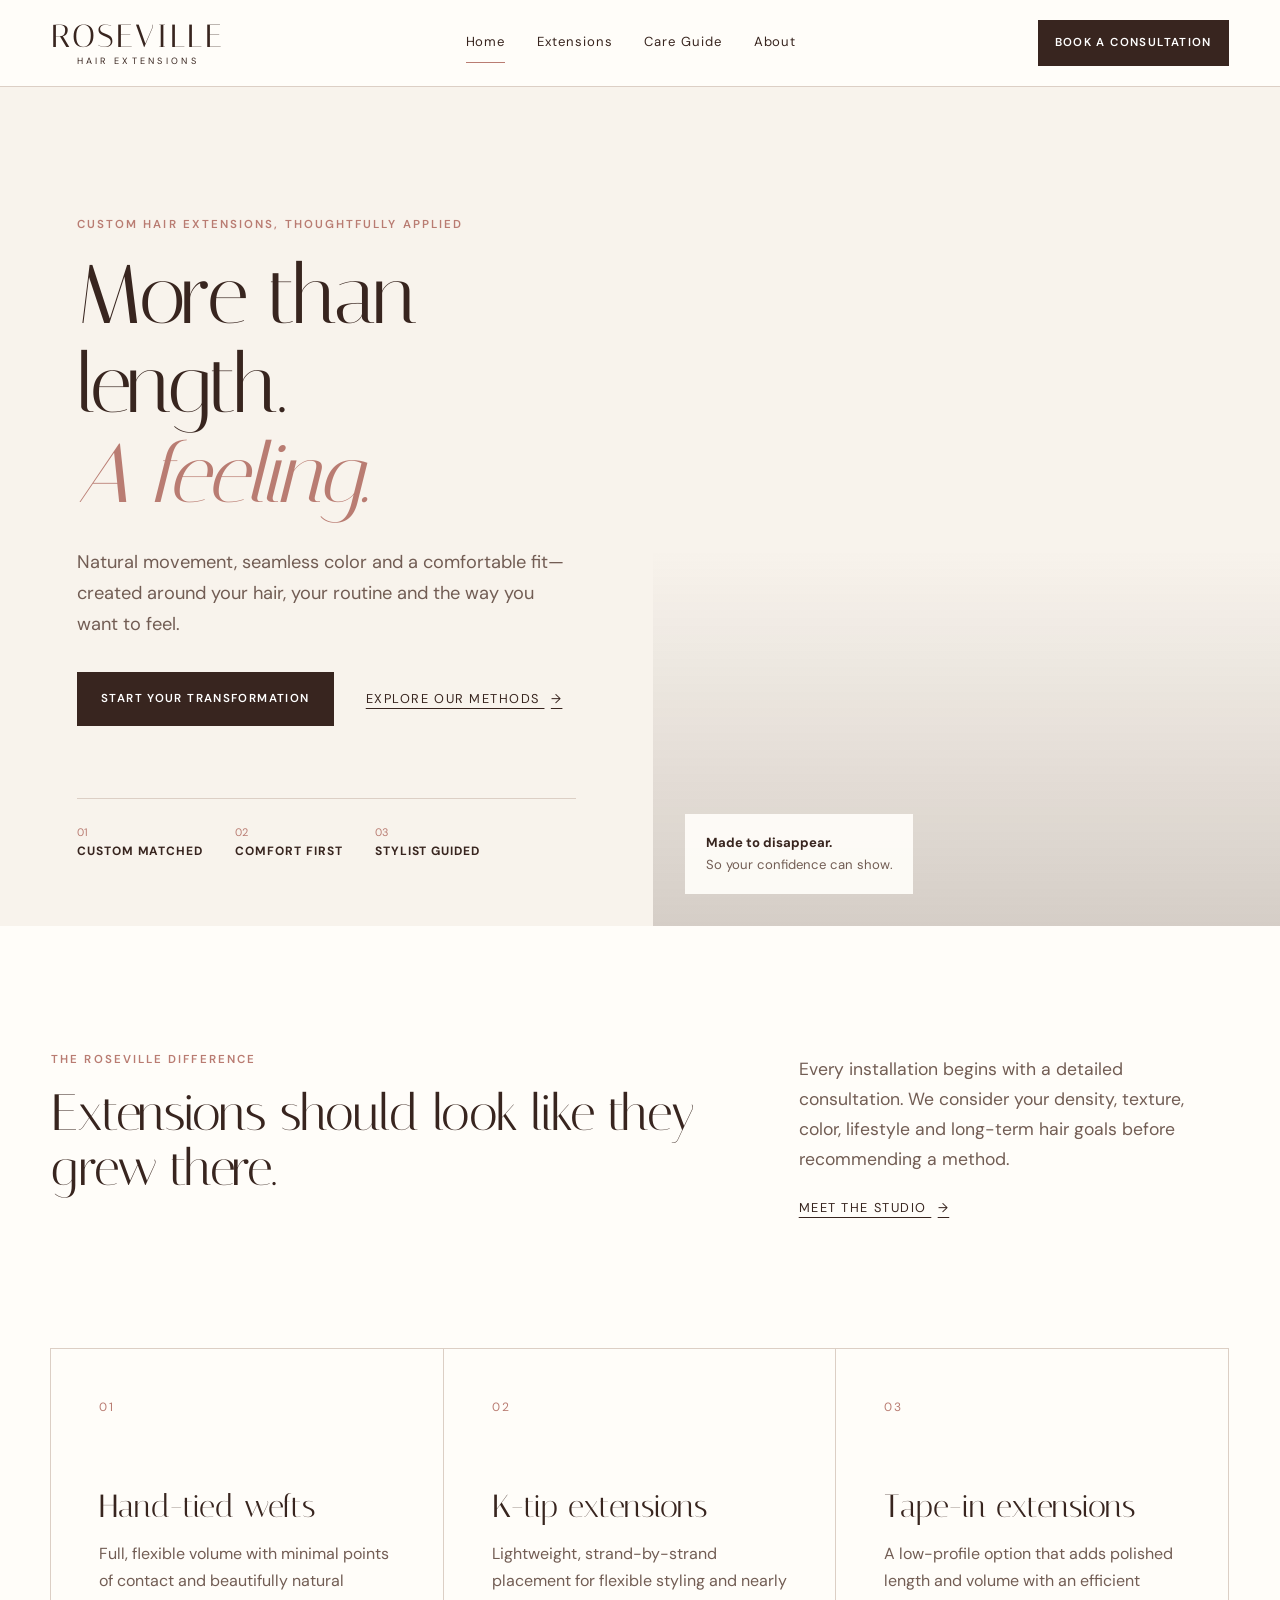
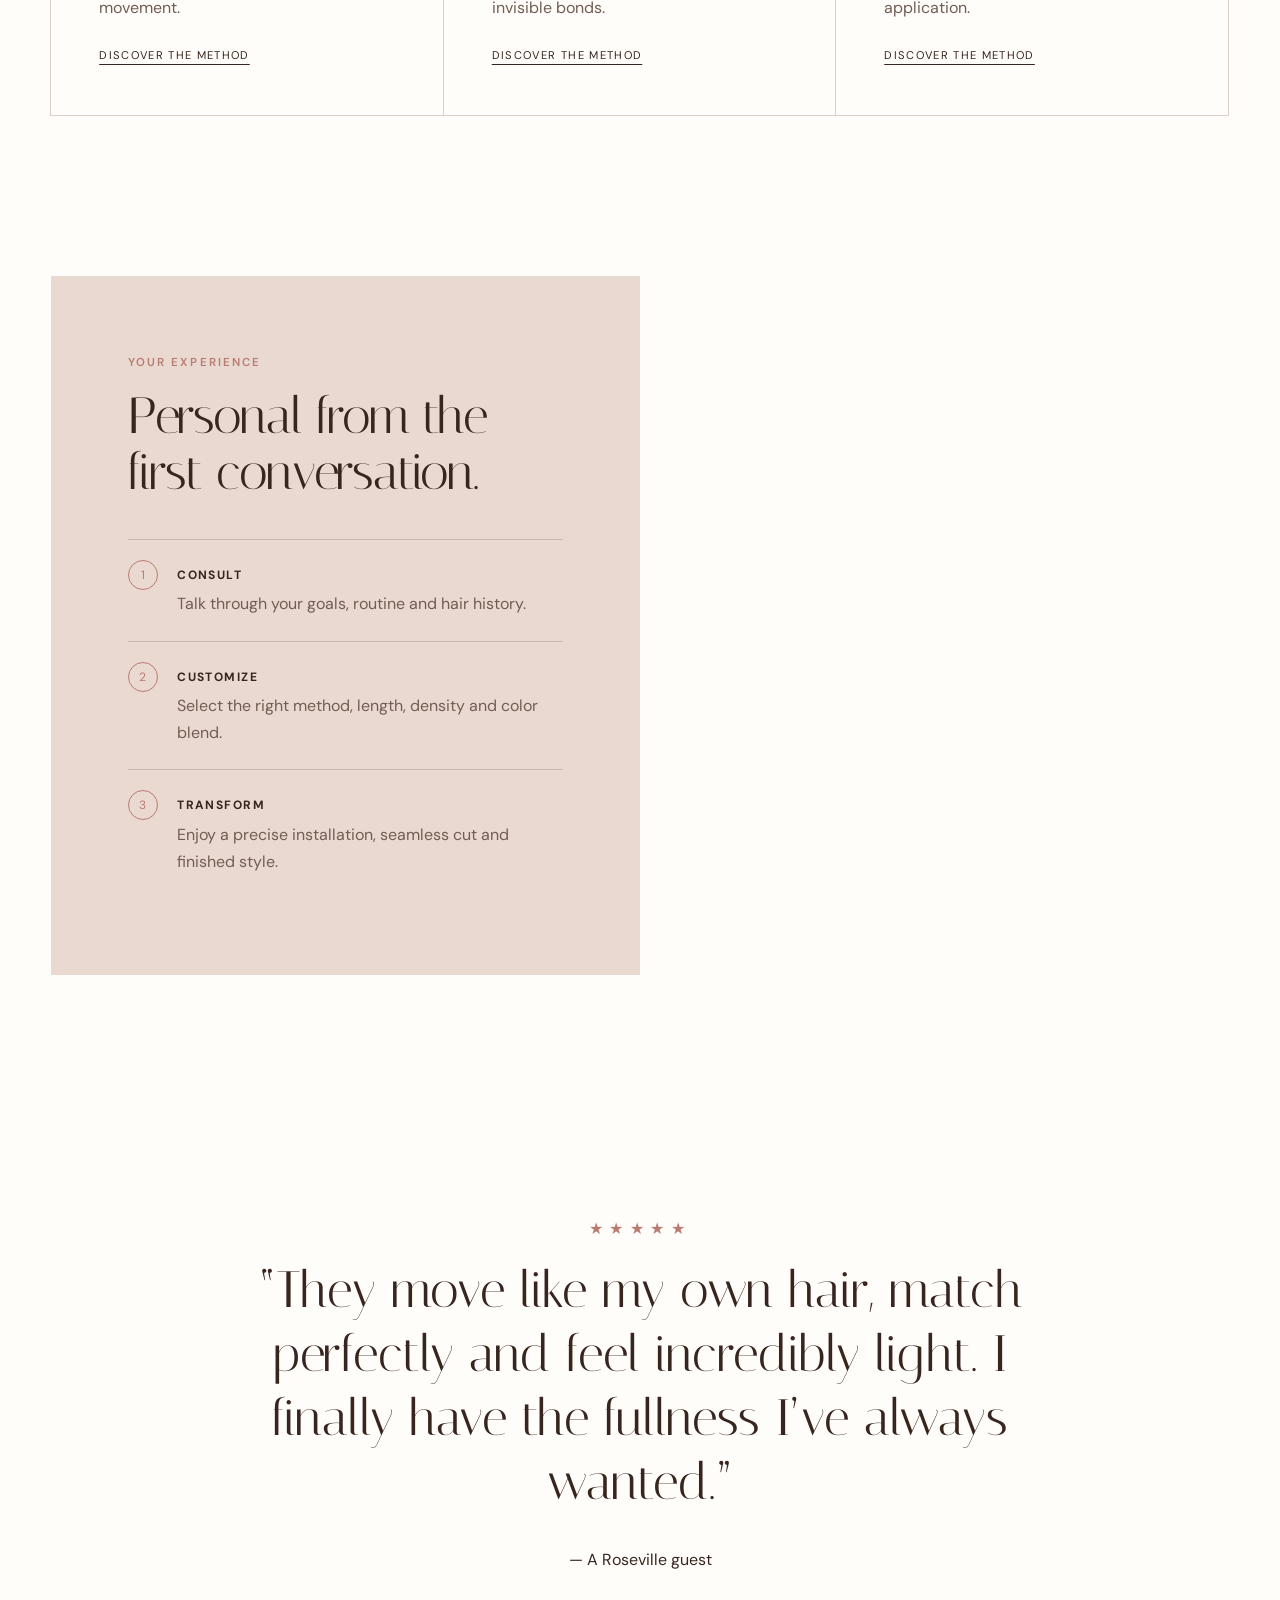
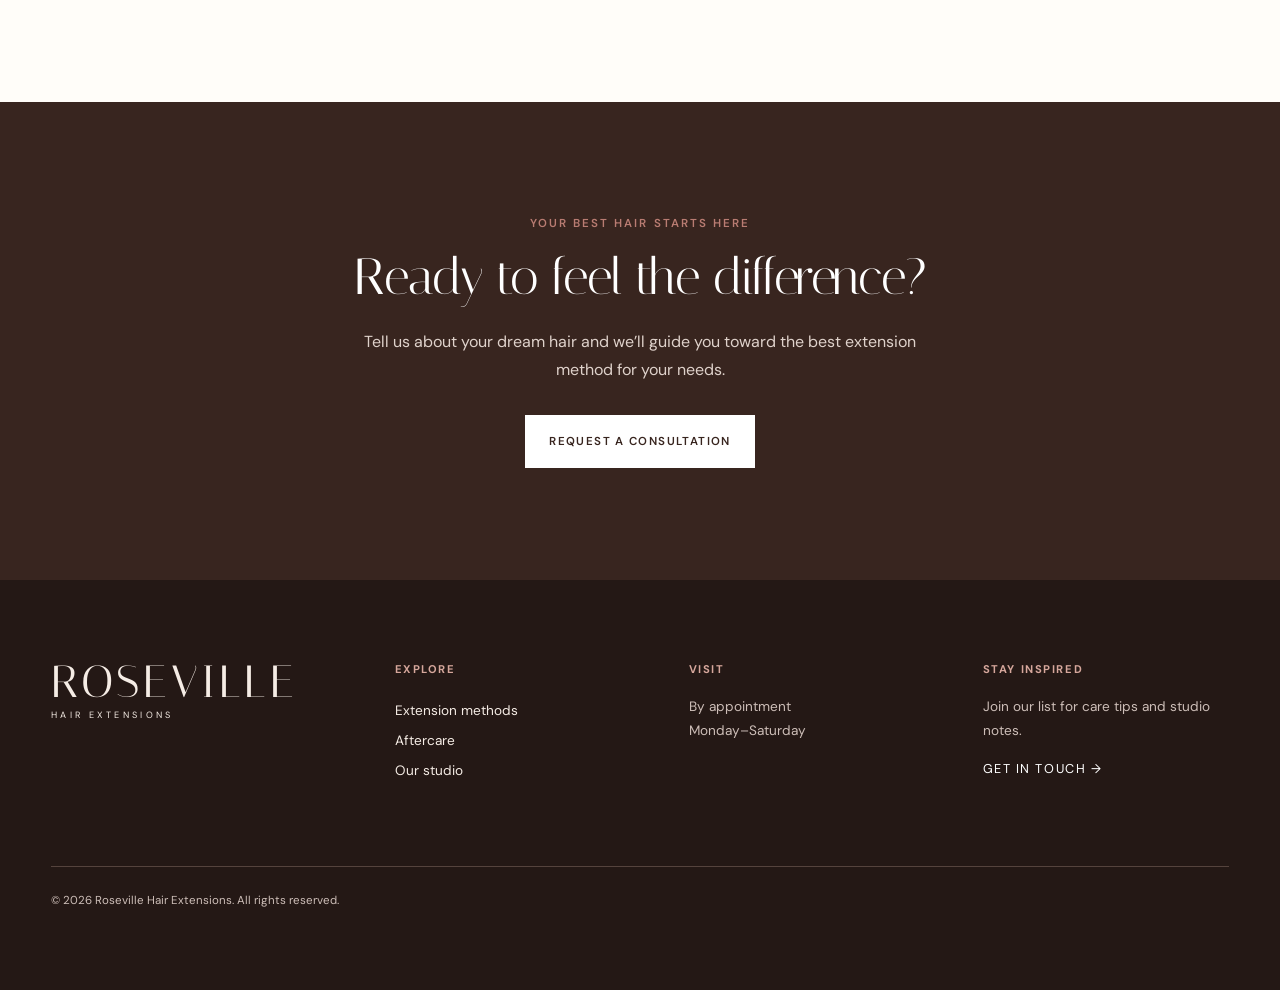
==== index.html @ eec888e8 "update" ====
﻿<!doctype html>
<html lang="en">
<head>
  <meta charset="utf-8">
  <meta name="viewport" content="width=device-width, initial-scale=1">
  <title>Luxury Hair Extensions & Custom Blending | Roseville Hair Extensions</title>
  <meta name="description" content="Discover natural-looking, professionally installed hair extensions at Roseville Hair Extensions. Custom color matching, comfortable methods, and expert aftercare.">
  <meta name="robots" content="index, follow">
  <meta name="theme-color" content="#38251f">
  <meta property="og:type" content="website">
  <meta property="og:title" content="Roseville Hair Extensions | Length. Volume. Confidence.">
  <meta property="og:description" content="Premium hair extensions, personalized to look and feel like you.">
  <meta property="og:image" content="assets/og-roseville-hair-extensions.png">
  <meta name="twitter:card" content="summary_large_image">
  <link rel="stylesheet" href="styles.css">
  <script type="application/ld+json">
  {
    "@context": "https://schema.org",
    "@type": "HairSalon",
    "name": "Roseville Hair Extensions",
    "description": "A boutique hair studio specializing in custom, natural-looking hair extensions.",
    "priceRange": "$$$",
    "serviceType": ["Hair extensions", "Hair extension consultation", "Hair extension maintenance"]
  }
  </script>
</head>
<body>
  <a class="skip-link" href="#main">Skip to content</a>
  <header class="site-header">
    <div class="nav-shell">
      <a class="brand" href="index.html" aria-label="Roseville Hair Extensions home"><span>Roseville</span><small>Hair Extensions</small></a>
      <nav aria-label="Primary navigation">
        <a class="active" href="index.html" aria-current="page">Home</a>
        <a href="extensions.html">Extensions</a>
        <a href="care.html">Care Guide</a>
        <a href="about.html">About</a>
      </nav>
      <a class="button button-small desktop-cta" href="https://www.vagaro.com/rhswithchristinabarnes" target="_blank" rel="noopener noreferrer">Book a consultation</a>
    </div>
  </header>

  <main id="main">
    <section class="hero">
      <div class="hero-copy">
        <p class="eyebrow">Custom hair extensions, thoughtfully applied</p>
        <h1>More than length.<br><em>A feeling.</em></h1>
        <p class="lead">Natural movement, seamless color and a comfortable fit&mdash;created around your hair, your routine and the way you want to feel.</p>
        <div class="button-row">
          <a class="button" href="https://www.vagaro.com/rhswithchristinabarnes" target="_blank" rel="noopener noreferrer">Start your transformation</a>
          <a class="text-link" href="extensions.html">Explore our methods <span aria-hidden="true">&rarr;</span></a>
        </div>
        <div class="trust-row" aria-label="Service highlights">
          <span>01 <strong>Custom matched</strong></span>
          <span>02 <strong>Comfort first</strong></span>
          <span>03 <strong>Stylist guided</strong></span>
        </div>
      </div>
      <div class="hero-image" role="img" aria-label="Woman with long, glossy brunette hair">
        <div class="image-note"><strong>Made to disappear.</strong><span>So your confidence can show.</span></div>
      </div>
    </section>

    <section class="intro section">
      <div>
        <p class="eyebrow">The Roseville difference</p>
        <h2>Extensions should look like they grew there.</h2>
      </div>
      <div>
        <p>Every installation begins with a detailed consultation. We consider your density, texture, color, lifestyle and long-term hair goals before recommending a method.</p>
        <a class="text-link" href="about.html">Meet the studio <span aria-hidden="true">&rarr;</span></a>
      </div>
    </section>

    <section class="services section">
      <article class="service-feature">
        <div class="method-number">01</div>
        <h3>Hand-tied wefts</h3>
        <p>Full, flexible volume with minimal points of contact and beautifully natural movement.</p>
        <a href="extensions.html#hand-tied" aria-label="Learn about hand-tied weft extensions">Discover the method</a>
      </article>
      <article class="service-feature">
        <div class="method-number">02</div>
        <h3>K-tip extensions</h3>
        <p>Lightweight, strand-by-strand placement for flexible styling and nearly invisible bonds.</p>
        <a href="extensions.html#k-tip" aria-label="Learn about K-tip extensions">Discover the method</a>
      </article>
      <article class="service-feature">
        <div class="method-number">03</div>
        <h3>Tape-in extensions</h3>
        <p>A low-profile option that adds polished length and volume with an efficient application.</p>
        <a href="extensions.html#tape-in" aria-label="Learn about tape-in extensions">Discover the method</a>
      </article>
    </section>

    <section class="process section">
      <div class="process-card">
        <p class="eyebrow">Your experience</p>
        <h2>Personal from the first conversation.</h2>
        <ol class="steps">
          <li><span>1</span><div><strong>Consult</strong><p>Talk through your goals, routine and hair history.</p></div></li>
          <li><span>2</span><div><strong>Customize</strong><p>Select the right method, length, density and color blend.</p></div></li>
          <li><span>3</span><div><strong>Transform</strong><p>Enjoy a precise installation, seamless cut and finished style.</p></div></li>
        </ol>
      </div>
      <div class="process-image" role="img" aria-label="Professional stylist applying extensions in a salon"></div>
    </section>

    <section class="testimonial section">
      <p class="stars" aria-label="Five stars">&#9733;&#9733;&#9733;&#9733;&#9733;</p>
      <blockquote>&ldquo;They move like my own hair, match perfectly and feel incredibly light. I finally have the fullness I&rsquo;ve always wanted.&rdquo;</blockquote>
      <p>&mdash; A Roseville guest</p>
    </section>

    <section class="cta section">
      <p class="eyebrow">Your best hair starts here</p>
      <h2>Ready to feel the difference?</h2>
      <p>Tell us about your dream hair and we&rsquo;ll guide you toward the best extension method for your needs.</p>
      <a class="button button-light" href="https://www.vagaro.com/rhswithchristinabarnes" target="_blank" rel="noopener noreferrer">Request a consultation</a>
    </section>
  </main>

  <footer>
    <div class="footer-brand"><span>Roseville</span><small>Hair Extensions</small></div>
    <div><strong>Explore</strong><a href="extensions.html">Extension methods</a><a href="care.html">Aftercare</a><a href="about.html">Our studio</a></div>
    <div><strong>Visit</strong><p>By appointment<br>Monday&ndash;Saturday</p></div>
    <div><strong>Stay inspired</strong><p>Join our list for care tips and studio notes.</p><a class="text-link light" href="https://www.vagaro.com/rhswithchristinabarnes" target="_blank" rel="noopener noreferrer">Get in touch &rarr;</a></div>
    <p class="copyright">&copy; 2026 Roseville Hair Extensions. All rights reserved.</p>
  </footer>
</body>
</html>
---- styles.css ----
@import url('https://fonts.googleapis.com/css2?family=DM+Sans:wght@300;400;500;600&family=Italiana&display=swap');

:root{--ink:#38251f;--muted:#725d54;--cream:#f8f3ec;--paper:#fffdf9;--blush:#ead9d1;--rose:#b97c72;--line:#dccfc5;--serif:"Italiana",Georgia,serif;--sans:"DM Sans",Arial,sans-serif}
*{box-sizing:border-box}
html{scroll-behavior:smooth}
body{margin:0;background:var(--paper);color:var(--ink);font-family:var(--sans);font-size:16px;line-height:1.7}
img{max-width:100%}
a{color:inherit}
.skip-link{position:absolute;left:-999px;top:8px;background:var(--ink);color:#fff;padding:.7rem 1rem;z-index:100}
.skip-link:focus{left:8px}
.site-header{background:rgba(255,253,249,.96);border-bottom:1px solid var(--line);position:sticky;top:0;z-index:20;backdrop-filter:blur(12px)}
.nav-shell{max-width:1280px;margin:auto;min-height:86px;padding:0 4vw;display:flex;align-items:center;justify-content:space-between;gap:2rem}
.brand,.footer-brand{text-decoration:none;display:flex;flex-direction:column;line-height:1;text-align:center;text-transform:uppercase}
.brand span,.footer-brand span{font:2rem/1 var(--serif);letter-spacing:.08em}
.brand small,.footer-brand small{font-size:.57rem;letter-spacing:.36em;margin-top:.35rem}
nav{display:flex;align-items:center;gap:2rem}
nav a{text-decoration:none;font-size:.82rem;letter-spacing:.07em;padding:.5rem 0;border-bottom:1px solid transparent}
nav a:hover,nav a.active{border-color:var(--rose)}
.button{display:inline-flex;justify-content:center;align-items:center;border:1px solid var(--ink);background:var(--ink);color:#fff;text-decoration:none;text-transform:uppercase;letter-spacing:.12em;font-size:.72rem;font-weight:600;padding:1rem 1.45rem;min-height:50px;cursor:pointer;transition:.2s}
.button:hover{background:var(--rose);border-color:var(--rose);transform:translateY(-2px)}
.button-small{padding:.75rem 1rem;min-height:42px}
.button-light{background:#fff;color:var(--ink);border-color:#fff}
.button-light:hover{background:var(--blush);border-color:var(--blush)}
.hero{max-width:1440px;margin:auto;min-height:740px;display:grid;grid-template-columns:1.02fr .98fr;background:var(--cream)}
.hero-copy{padding:8rem clamp(2rem,6vw,7rem) 4rem;display:flex;flex-direction:column;justify-content:center}
.eyebrow{text-transform:uppercase;letter-spacing:.18em;font-size:.72rem;font-weight:600;color:var(--rose);margin:0 0 1rem}
h1,h2,h3{font-family:var(--serif);font-weight:400;line-height:1.08;margin-top:0}
h1{font-size:clamp(3.4rem,6.5vw,6.6rem);letter-spacing:-.025em;margin-bottom:1.7rem}
h1 em{font-weight:400;color:var(--rose)}
h2{font-size:clamp(2.4rem,4vw,4.4rem);letter-spacing:-.02em;margin-bottom:1.5rem}
h3{font-size:2rem;margin-bottom:.8rem}
.lead{font-size:1.14rem;max-width:620px;color:var(--muted);margin:0 0 2rem}
.lead-small{font-size:1.12rem;color:var(--muted)}
.button-row{display:flex;align-items:center;gap:2rem;flex-wrap:wrap}
.text-link{font-size:.8rem;text-transform:uppercase;letter-spacing:.12em;text-underline-offset:5px}
.text-link span{margin-left:.4rem}
.trust-row{border-top:1px solid var(--line);margin-top:4.5rem;padding-top:1.5rem;display:flex;gap:2rem;color:var(--rose);font-size:.68rem}
.trust-row strong{display:block;color:var(--ink);font-size:.75rem;text-transform:uppercase;letter-spacing:.08em}
.hero-image{min-height:650px;background:linear-gradient(0deg,rgba(56,37,31,.18),transparent 45%),url("https://images.unsplash.com/photo-1634449571017-5fecfd26ad76?auto=format&fit=crop&q=82&w=1600") center/cover;position:relative}
.image-note{position:absolute;left:2rem;bottom:2rem;background:rgba(255,253,249,.93);padding:1.1rem 1.3rem;display:flex;flex-direction:column;font-size:.82rem}
.image-note span{color:var(--muted)}
.section{max-width:1280px;margin:0 auto;padding:7rem 4vw}
.intro{display:grid;grid-template-columns:1.2fr .8fr;gap:8vw;align-items:end}
.intro p:not(.eyebrow){color:var(--muted);font-size:1.1rem}
.services{display:grid;grid-template-columns:repeat(3,1fr);padding-top:1rem}
.service-feature{padding:3rem;border:1px solid var(--line);margin-left:-1px}
.method-number{color:var(--rose);font-size:.75rem;letter-spacing:.15em;margin-bottom:4.5rem}
.service-feature p{color:var(--muted);min-height:84px}
.service-feature a{text-transform:uppercase;font-size:.7rem;letter-spacing:.12em;text-underline-offset:5px}
.process{display:grid;grid-template-columns:1fr 1fr;padding-top:3rem}
.process-card{background:var(--blush);padding:clamp(3rem,6vw,6rem)}
.process-image,.story-image{background:url("https://images.unsplash.com/photo-1634449571017-5fecfd26ad76?auto=format&fit=crop&q=85&w=1400") center/cover;min-height:620px}
.steps{list-style:none;padding:0;margin:2.5rem 0 0}
.steps li{display:flex;gap:1.2rem;padding:1.25rem 0;border-top:1px solid rgba(56,37,31,.18)}
.steps li>span{border:1px solid var(--rose);border-radius:50%;width:30px;height:30px;flex:0 0 30px;text-align:center;line-height:28px;color:var(--rose);font-size:.75rem}
.steps strong{text-transform:uppercase;letter-spacing:.12em;font-size:.75rem}
.steps p{margin:.2rem 0;color:var(--muted)}
.testimonial{text-align:center;max-width:960px}
.testimonial blockquote{font:clamp(2rem,4vw,3.5rem)/1.25 var(--serif);margin:1rem 0 2rem}
.stars{letter-spacing:.4em;color:var(--rose)}
.cta{max-width:100%;background:var(--ink);color:#fff;text-align:center}
.cta p:not(.eyebrow){max-width:600px;margin:0 auto 2rem;color:#dfd2cb}
footer{background:#241815;color:#f5ece5;padding:5rem max(4vw,calc((100vw - 1180px)/2));display:grid;grid-template-columns:1.2fr repeat(3,1fr);gap:3rem;position:relative}
footer>div:not(.footer-brand){display:flex;flex-direction:column;align-items:flex-start;font-size:.85rem}
footer strong{text-transform:uppercase;letter-spacing:.14em;font-size:.7rem;margin-bottom:1rem;color:#d6a79c}
footer a{text-decoration:none;margin:.22rem 0}
footer p{margin:0;color:#cdbeb8}
.footer-brand{align-items:flex-start;text-align:left}
.footer-brand span{font-size:2.8rem}
.light{color:#fff;margin-top:1rem}
.copyright{grid-column:1/-1;border-top:1px solid #55433d;padding-top:1.5rem!important;margin-top:2rem!important;font-size:.72rem}
.page-hero{background:var(--cream);padding:9rem max(4vw,calc((100vw - 1180px)/2));text-align:center}
.page-hero h1{font-size:clamp(3.5rem,6vw,6.2rem);max-width:1000px;margin:0 auto 1.5rem}
.page-hero>p:last-child{max-width:670px;margin:auto;color:var(--muted);font-size:1.15rem}
.jump-nav{justify-content:center;gap:3rem;border-bottom:1px solid var(--line);padding:1rem 4vw;background:#fff;position:sticky;top:87px;z-index:10}
.method{display:grid;grid-template-columns:1fr 1fr;align-items:center;gap:8vw}
.method.reverse .method-visual{order:2}
.method-visual{min-height:540px;position:relative;background:linear-gradient(140deg,#dbc1b7,#8d5c52);overflow:hidden}
.method-visual::before,.method-visual::after{content:"";position:absolute;border-radius:50%;border:1px solid rgba(255,255,255,.55)}
.method-visual::before{width:420px;height:420px;left:-100px;top:70px}
.method-visual::after{width:300px;height:300px;right:-60px;bottom:-80px}
.method-visual span{position:absolute;right:2rem;top:1.5rem;color:#fff;font:6rem var(--serif);opacity:.65}
.method-ktip{background:linear-gradient(145deg,#96766a,#d9c6bb)}
.method-tape{background:linear-gradient(145deg,#e8d7cc,#b78176)}
.method-copy{max-width:540px}
.check-list,.cross-list{list-style:none;padding:0}
.check-list li,.cross-list li{border-top:1px solid var(--line);padding:.85rem 0 .85rem 1.8rem;position:relative}
.check-list li::before{content:"✓";position:absolute;left:0;color:var(--rose)}
.cross-list li::before{content:"×";position:absolute;left:0;color:var(--rose);font-size:1.2rem}
.compare{background:var(--cream);max-width:100%;padding-left:max(4vw,calc((100vw - 1180px)/2));padding-right:max(4vw,calc((100vw - 1180px)/2))}
.table-wrap{overflow-x:auto}
table{width:100%;border-collapse:collapse;min-width:680px}
th,td{text-align:left;padding:1.25rem;border-bottom:1px solid var(--line)}
thead th{text-transform:uppercase;letter-spacing:.12em;font-size:.7rem;color:var(--rose)}
tbody th{font-family:var(--serif);font-size:1.4rem}
.fine-print{font-size:.78rem;color:var(--muted);margin-top:1.5rem}
.faq{max-width:900px}
.faq details{border-top:1px solid var(--line);padding:1.2rem 0}
.faq details:last-child{border-bottom:1px solid var(--line)}
.faq summary{font-family:var(--serif);font-size:1.45rem;cursor:pointer;list-style-position:outside}
.faq details p{color:var(--muted);padding-left:1rem}
.care-intro{display:grid;grid-template-columns:1fr 1fr;gap:8vw;align-items:center}
.care-grid{display:grid;grid-template-columns:repeat(4,1fr);padding-top:0}
.care-grid article{padding:2.2rem;border:1px solid var(--line);margin-left:-1px}
.care-grid span,.values span{color:var(--rose);font-size:.7rem;letter-spacing:.1em}
.care-grid h3{margin-top:3rem}
.care-grid p{color:var(--muted)}
.routine{background:var(--cream);max-width:100%;padding-left:max(4vw,calc((100vw - 1180px)/2));padding-right:max(4vw,calc((100vw - 1180px)/2));display:grid;grid-template-columns:.7fr 1.3fr;gap:8vw}
.routine-list>div{display:grid;grid-template-columns:100px 1fr 1fr;gap:1.5rem;border-top:1px solid var(--line);padding:1.5rem 0;align-items:start}
.routine-list span{text-transform:uppercase;letter-spacing:.1em;font-size:.7rem;color:var(--rose)}
.routine-list h3{font-size:1.4rem}
.routine-list p{margin:0;color:var(--muted)}
.dos{display:grid;grid-template-columns:1fr 1fr;gap:2rem}
.do-card,.dont-card{padding:4rem;background:var(--cream)}
.dont-card{background:var(--blush)}
.story{display:grid;grid-template-columns:1fr 1fr;gap:8vw;align-items:center}
.story p:not(.eyebrow){color:var(--muted)}
.values{display:grid;grid-template-columns:repeat(3,1fr);padding-top:1rem}
.values>div{padding:3rem;border-top:1px solid var(--line)}
.values h3{margin-top:3rem}
.values p{color:var(--muted)}
.consultation{max-width:100%;background:var(--cream);padding-left:max(4vw,calc((100vw - 1180px)/2));padding-right:max(4vw,calc((100vw - 1180px)/2));display:grid;grid-template-columns:.85fr 1.15fr;gap:8vw}
.contact-notes{border-top:1px solid var(--line);margin-top:2rem;padding-top:1.2rem;color:var(--muted)}
form{background:#fff;padding:clamp(2rem,5vw,4rem);box-shadow:0 18px 55px rgba(56,37,31,.08)}
label{display:flex;flex-direction:column;text-transform:uppercase;font-size:.68rem;letter-spacing:.1em;font-weight:600;margin-bottom:1.2rem}
input,select,textarea{margin-top:.45rem;border:0;border-bottom:1px solid var(--line);background:#fff;padding:.8rem .2rem;font:1rem var(--sans);color:var(--ink);border-radius:0}
input:focus,select:focus,textarea:focus{outline:2px solid var(--rose);outline-offset:3px}
.field-pair{display:grid;grid-template-columns:1fr 1fr;gap:1.5rem}
.form-note{font-size:.72rem;color:var(--muted)}

@media(max-width:900px){
  .nav-shell{min-height:auto;padding:1rem 4vw;flex-wrap:wrap;gap:.7rem}
  .brand{align-items:flex-start}
  .nav-shell nav{order:3;width:100%;justify-content:space-between;gap:.5rem;border-top:1px solid var(--line);padding-top:.6rem}
  .nav-shell nav a{font-size:.72rem}
  .desktop-cta{display:none}
  .hero{grid-template-columns:1fr;min-height:auto}
  .hero-copy{padding:5rem 6vw 3rem}
  .hero-image{min-height:68vw}
  .intro,.care-intro,.method,.routine,.story,.consultation{grid-template-columns:1fr}
  .method.reverse .method-visual{order:0}
  .services,.values{grid-template-columns:1fr}
  .service-feature p{min-height:0}
  .method-number{margin-bottom:2rem}
  .process{grid-template-columns:1fr}
  .care-grid{grid-template-columns:1fr 1fr}
  .routine-list>div{grid-template-columns:85px 1fr}
  .routine-list p{grid-column:2}
  .jump-nav{top:126px;overflow-x:auto;justify-content:flex-start}
  footer{grid-template-columns:1fr 1fr}
}
@media(max-width:600px){
  body{font-size:15px}
  .nav-shell nav a{font-size:.65rem;letter-spacing:.02em}
  h1{font-size:3.2rem}
  .hero-copy{padding-top:4rem}
  .hero-image{min-height:105vw}
  .trust-row{gap:1rem;justify-content:space-between}
  .section{padding:5rem 6vw}
  .services{padding-top:0}
  .service-feature{padding:2rem}
  .process{padding:0}
  .process-card{padding:4rem 6vw}
  .page-hero{padding:5rem 6vw}
  .jump-nav{top:120px;gap:1.5rem}
  .method-visual{min-height:110vw}
  .care-grid,.dos,.values{grid-template-columns:1fr}
  .care-grid article{padding:2rem}
  .routine{padding:5rem 6vw}
  .routine-list>div{grid-template-columns:1fr}
  .routine-list p{grid-column:auto}
  .do-card,.dont-card{padding:2.5rem}
  .story-image{min-height:105vw}
  .field-pair{grid-template-columns:1fr;gap:0}
  form{padding:2rem 1.4rem}
  footer{grid-template-columns:1fr;padding:4rem 6vw}
}
@media(prefers-reduced-motion:reduce){html{scroll-behavior:auto}.button{transition:none}}
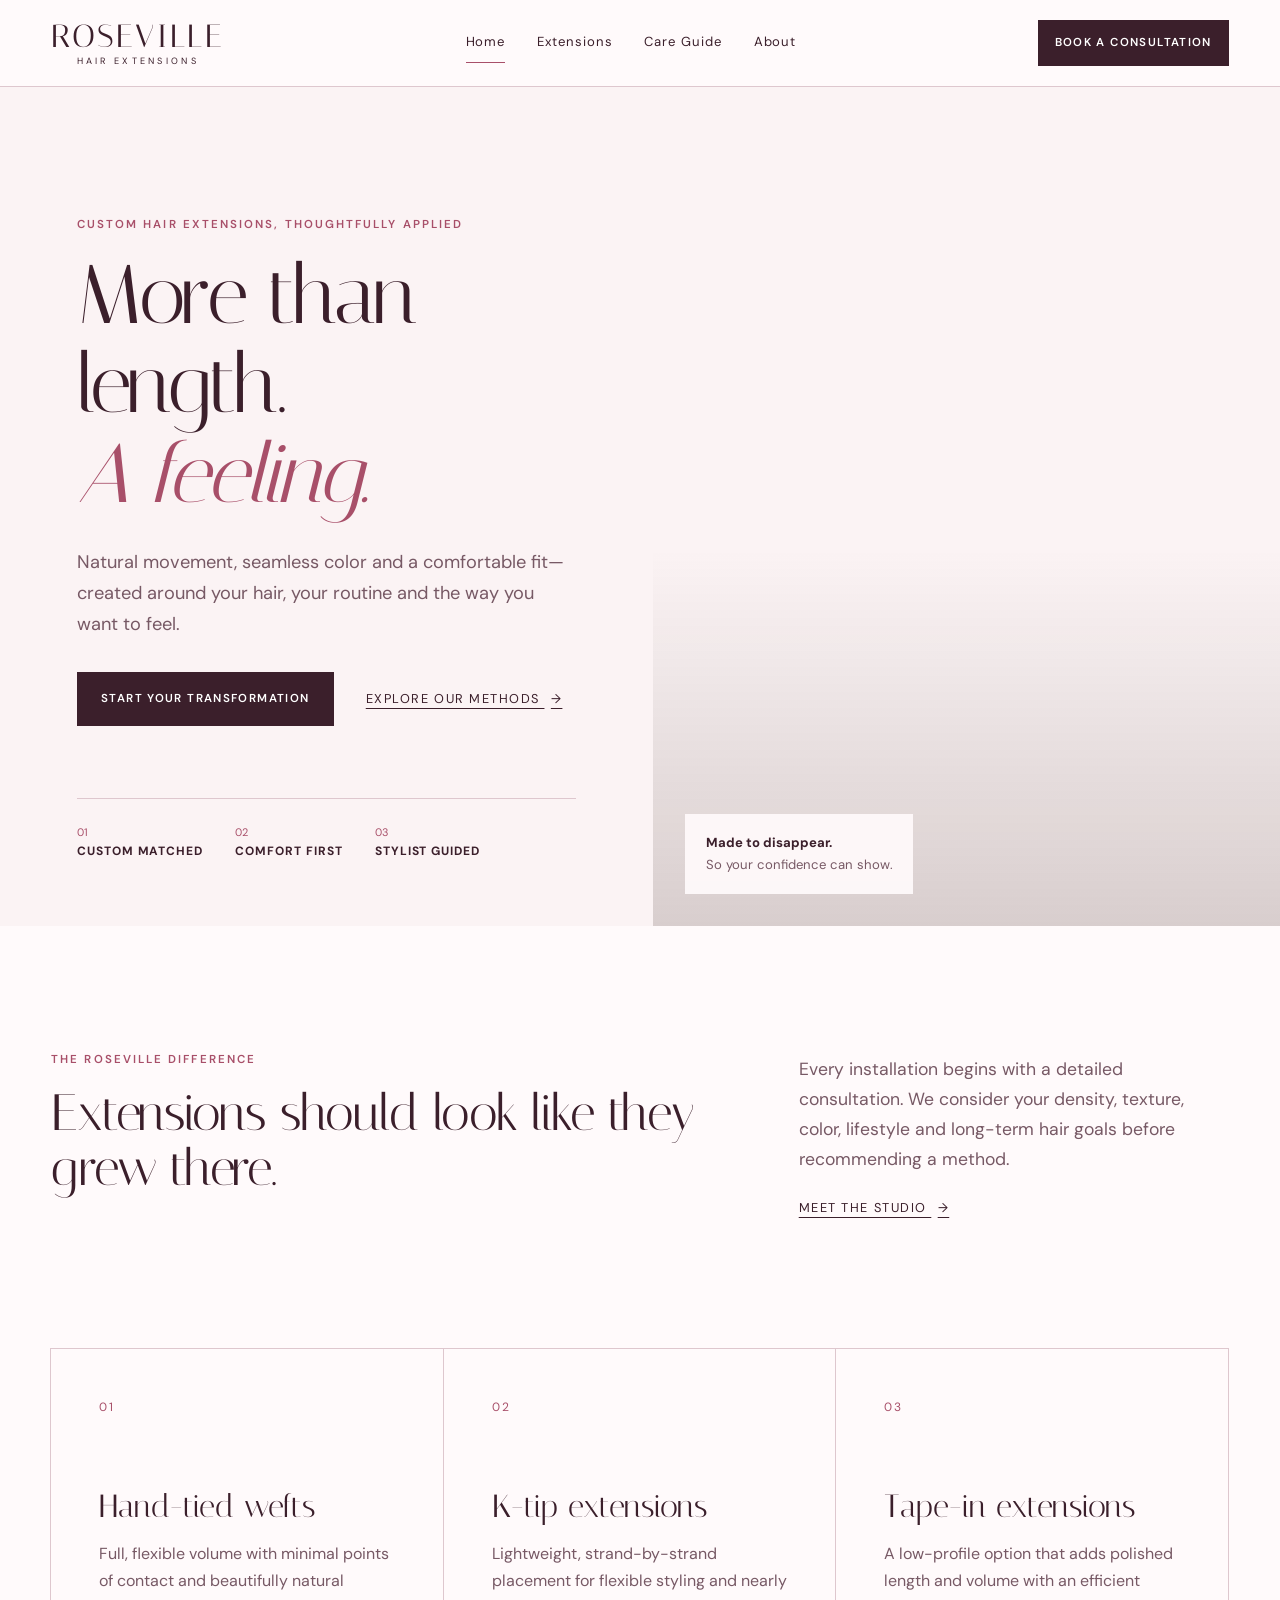
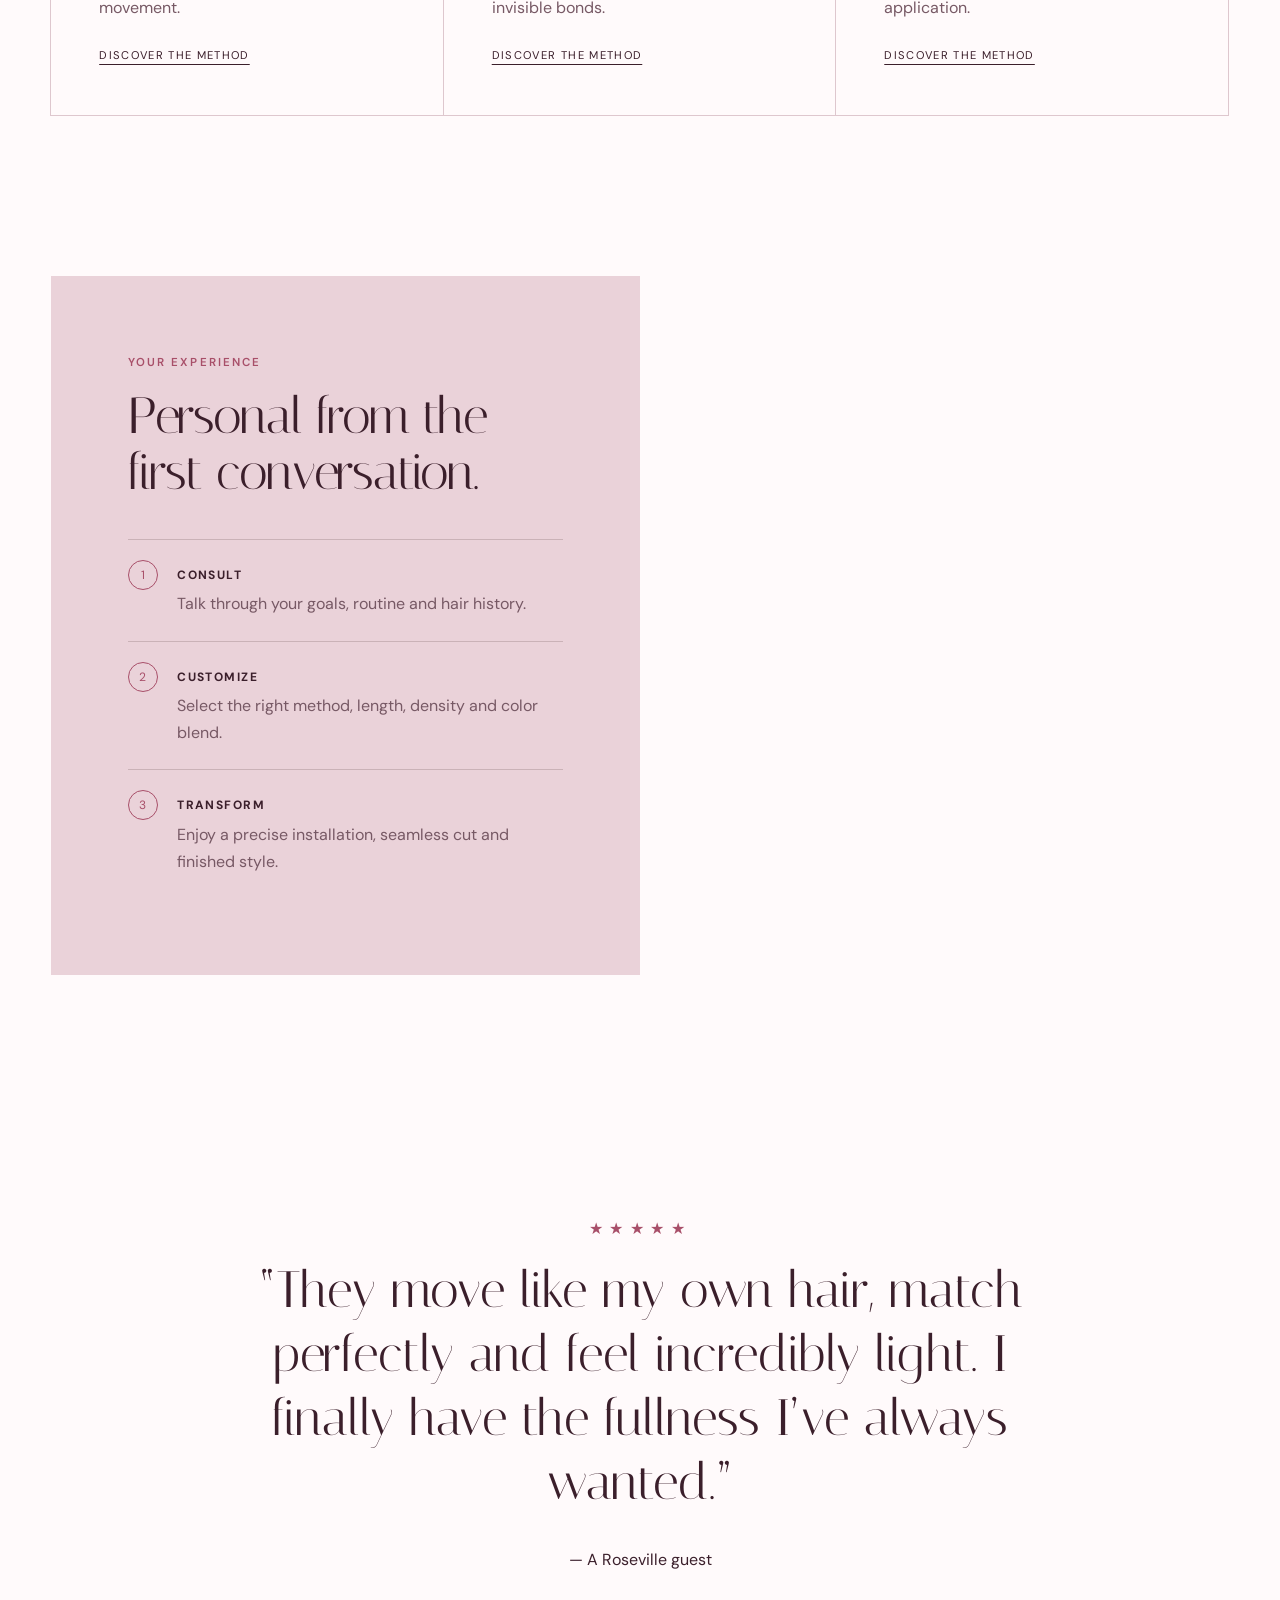
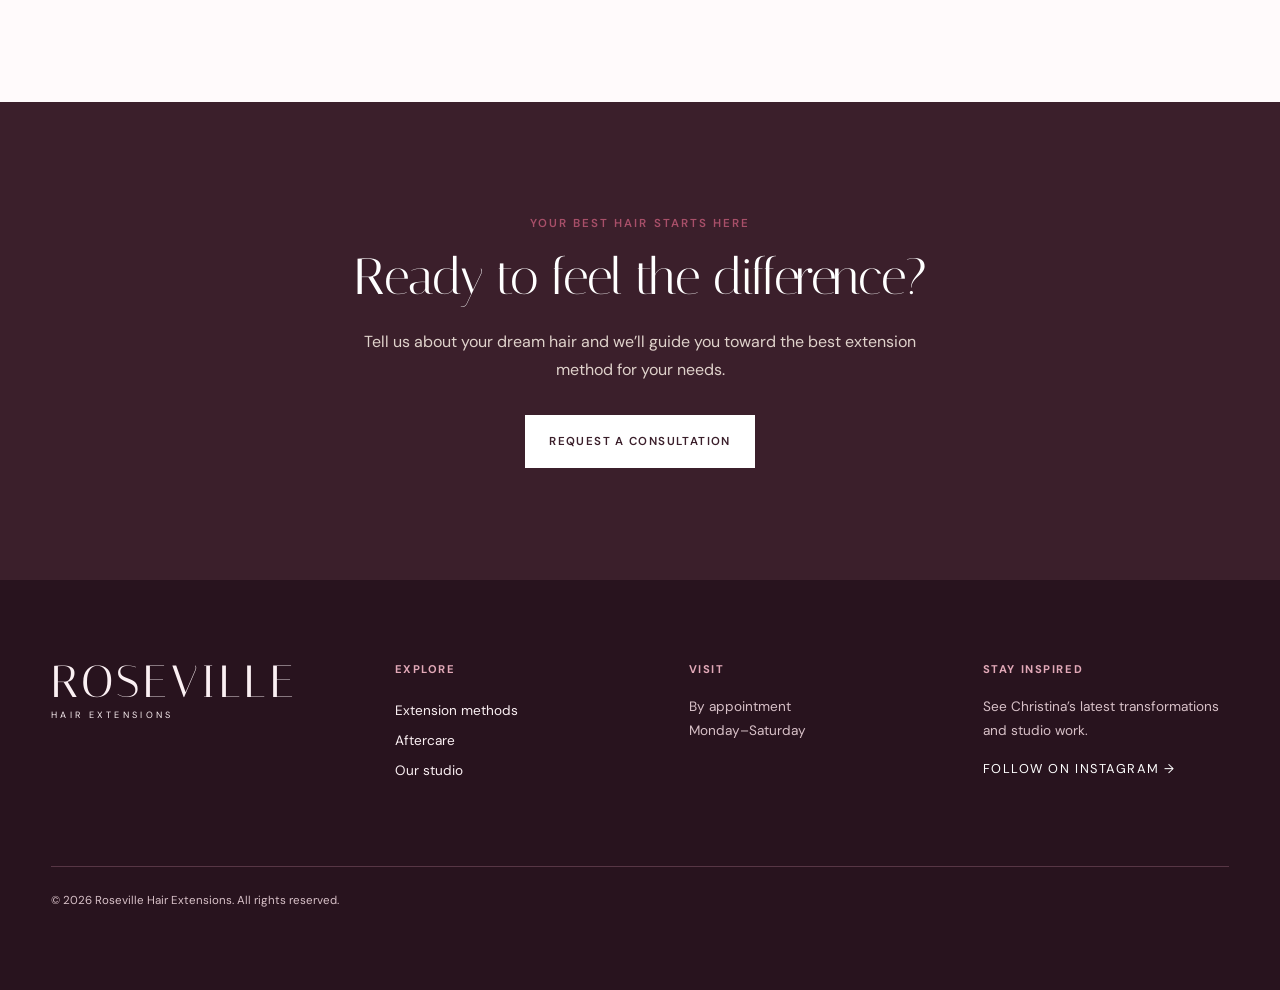
==== commit 43126840: "j" ====
--- a/index.html
+++ b/index.html
@@ -123,7 +123,7 @@
     <div class="footer-brand"><span>Roseville</span><small>Hair Extensions</small></div>
     <div><strong>Explore</strong><a href="extensions.html">Extension methods</a><a href="care.html">Aftercare</a><a href="about.html">Our studio</a></div>
     <div><strong>Visit</strong><p>By appointment<br>Monday&ndash;Saturday</p></div>
-    <div><strong>Stay inspired</strong><p>Join our list for care tips and studio notes.</p><a class="text-link light" href="https://www.vagaro.com/rhswithchristinabarnes" target="_blank" rel="noopener noreferrer">Get in touch &rarr;</a></div>
+    <div><strong>Stay inspired</strong><p>See Christina&rsquo;s latest transformations and studio work.</p><a class="text-link light" href="https://www.instagram.com/rosevillehairextensions/" target="_blank" rel="noopener noreferrer" aria-label="Follow Roseville Hair Extensions on Instagram">Follow on Instagram &rarr;</a></div>
     <p class="copyright">&copy; 2026 Roseville Hair Extensions. All rights reserved.</p>
   </footer>
 </body>
--- a/styles.css
+++ b/styles.css
@@ -1,6 +1,6 @@
 @import url('https://fonts.googleapis.com/css2?family=DM+Sans:wght@300;400;500;600&family=Italiana&display=swap');
 
-:root{--ink:#38251f;--muted:#725d54;--cream:#f8f3ec;--paper:#fffdf9;--blush:#ead9d1;--rose:#b97c72;--line:#dccfc5;--serif:"Italiana",Georgia,serif;--sans:"DM Sans",Arial,sans-serif}
+:root{--ink:#3b1f2b;--muted:#775965;--cream:#fbf3f4;--paper:#fffafb;--blush:#ead2d9;--rose:#a84f69;--line:#dec7ce;--gold:#c49a66;--serif:"Italiana",Georgia,serif;--sans:"DM Sans",Arial,sans-serif}
 *{box-sizing:border-box}
 html{scroll-behavior:smooth}
 body{margin:0;background:var(--paper);color:var(--ink);font-family:var(--sans);font-size:16px;line-height:1.7}
@@ -8,7 +8,7 @@
 a{color:inherit}
 .skip-link{position:absolute;left:-999px;top:8px;background:var(--ink);color:#fff;padding:.7rem 1rem;z-index:100}
 .skip-link:focus{left:8px}
-.site-header{background:rgba(255,253,249,.96);border-bottom:1px solid var(--line);position:sticky;top:0;z-index:20;backdrop-filter:blur(12px)}
+.site-header{background:rgba(255,250,251,.96);border-bottom:1px solid var(--line);position:sticky;top:0;z-index:20;backdrop-filter:blur(12px)}
 .nav-shell{max-width:1280px;margin:auto;min-height:86px;padding:0 4vw;display:flex;align-items:center;justify-content:space-between;gap:2rem}
 .brand,.footer-brand{text-decoration:none;display:flex;flex-direction:column;line-height:1;text-align:center;text-transform:uppercase}
 .brand span,.footer-brand span{font:2rem/1 var(--serif);letter-spacing:.08em}
@@ -37,7 +37,7 @@
 .trust-row{border-top:1px solid var(--line);margin-top:4.5rem;padding-top:1.5rem;display:flex;gap:2rem;color:var(--rose);font-size:.68rem}
 .trust-row strong{display:block;color:var(--ink);font-size:.75rem;text-transform:uppercase;letter-spacing:.08em}
 .hero-image{min-height:650px;background:linear-gradient(0deg,rgba(56,37,31,.18),transparent 45%),url("https://images.unsplash.com/photo-1634449571017-5fecfd26ad76?auto=format&fit=crop&q=82&w=1600") center/cover;position:relative}
-.image-note{position:absolute;left:2rem;bottom:2rem;background:rgba(255,253,249,.93);padding:1.1rem 1.3rem;display:flex;flex-direction:column;font-size:.82rem}
+.image-note{position:absolute;left:2rem;bottom:2rem;background:rgba(255,250,251,.93);padding:1.1rem 1.3rem;display:flex;flex-direction:column;font-size:.82rem}
 .image-note span{color:var(--muted)}
 .section{max-width:1280px;margin:0 auto;padding:7rem 4vw}
 .intro{display:grid;grid-template-columns:1.2fr .8fr;gap:8vw;align-items:end}
@@ -60,28 +60,28 @@
 .stars{letter-spacing:.4em;color:var(--rose)}
 .cta{max-width:100%;background:var(--ink);color:#fff;text-align:center}
 .cta p:not(.eyebrow){max-width:600px;margin:0 auto 2rem;color:#dfd2cb}
-footer{background:#241815;color:#f5ece5;padding:5rem max(4vw,calc((100vw - 1180px)/2));display:grid;grid-template-columns:1.2fr repeat(3,1fr);gap:3rem;position:relative}
+footer{background:#28131e;color:#fbf0f3;padding:5rem max(4vw,calc((100vw - 1180px)/2));display:grid;grid-template-columns:1.2fr repeat(3,1fr);gap:3rem;position:relative}
 footer>div:not(.footer-brand){display:flex;flex-direction:column;align-items:flex-start;font-size:.85rem}
-footer strong{text-transform:uppercase;letter-spacing:.14em;font-size:.7rem;margin-bottom:1rem;color:#d6a79c}
+footer strong{text-transform:uppercase;letter-spacing:.14em;font-size:.7rem;margin-bottom:1rem;color:#e2a9b8}
 footer a{text-decoration:none;margin:.22rem 0}
-footer p{margin:0;color:#cdbeb8}
+footer p{margin:0;color:#d8c1c8}
 .footer-brand{align-items:flex-start;text-align:left}
 .footer-brand span{font-size:2.8rem}
 .light{color:#fff;margin-top:1rem}
-.copyright{grid-column:1/-1;border-top:1px solid #55433d;padding-top:1.5rem!important;margin-top:2rem!important;font-size:.72rem}
+.copyright{grid-column:1/-1;border-top:1px solid #573645;padding-top:1.5rem!important;margin-top:2rem!important;font-size:.72rem}
 .page-hero{background:var(--cream);padding:9rem max(4vw,calc((100vw - 1180px)/2));text-align:center}
 .page-hero h1{font-size:clamp(3.5rem,6vw,6.2rem);max-width:1000px;margin:0 auto 1.5rem}
 .page-hero>p:last-child{max-width:670px;margin:auto;color:var(--muted);font-size:1.15rem}
 .jump-nav{justify-content:center;gap:3rem;border-bottom:1px solid var(--line);padding:1rem 4vw;background:#fff;position:sticky;top:87px;z-index:10}
 .method{display:grid;grid-template-columns:1fr 1fr;align-items:center;gap:8vw}
 .method.reverse .method-visual{order:2}
-.method-visual{min-height:540px;position:relative;background:linear-gradient(140deg,#dbc1b7,#8d5c52);overflow:hidden}
+.method-visual{min-height:540px;position:relative;background:linear-gradient(140deg,#eccfd8,#91445d);overflow:hidden}
 .method-visual::before,.method-visual::after{content:"";position:absolute;border-radius:50%;border:1px solid rgba(255,255,255,.55)}
 .method-visual::before{width:420px;height:420px;left:-100px;top:70px}
 .method-visual::after{width:300px;height:300px;right:-60px;bottom:-80px}
 .method-visual span{position:absolute;right:2rem;top:1.5rem;color:#fff;font:6rem var(--serif);opacity:.65}
-.method-ktip{background:linear-gradient(145deg,#96766a,#d9c6bb)}
-.method-tape{background:linear-gradient(145deg,#e8d7cc,#b78176)}
+.method-ktip{background:linear-gradient(145deg,#744052,#e2bdc8)}
+.method-tape{background:linear-gradient(145deg,#f2dde2,#b85d76)}
 .method-copy{max-width:540px}
 .check-list,.cross-list{list-style:none;padding:0}
 .check-list li,.cross-list li{border-top:1px solid var(--line);padding:.85rem 0 .85rem 1.8rem;position:relative}
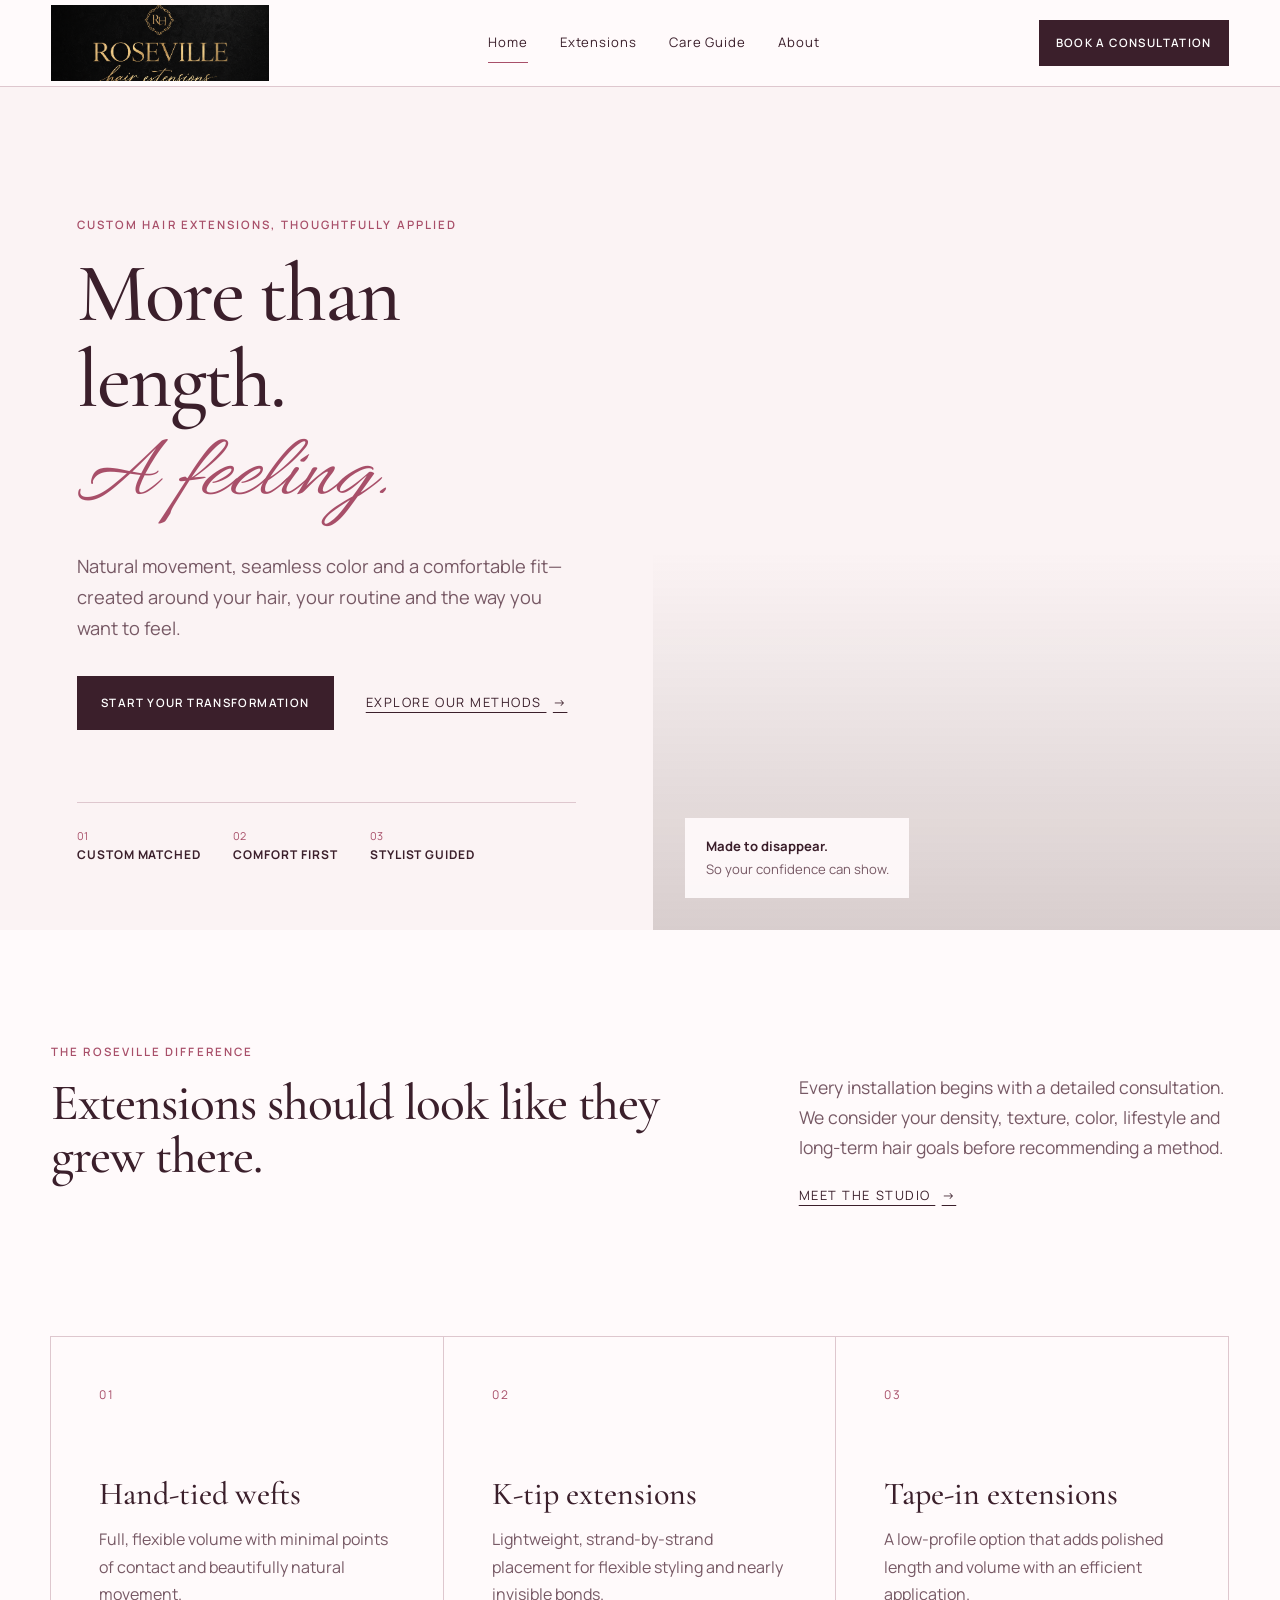
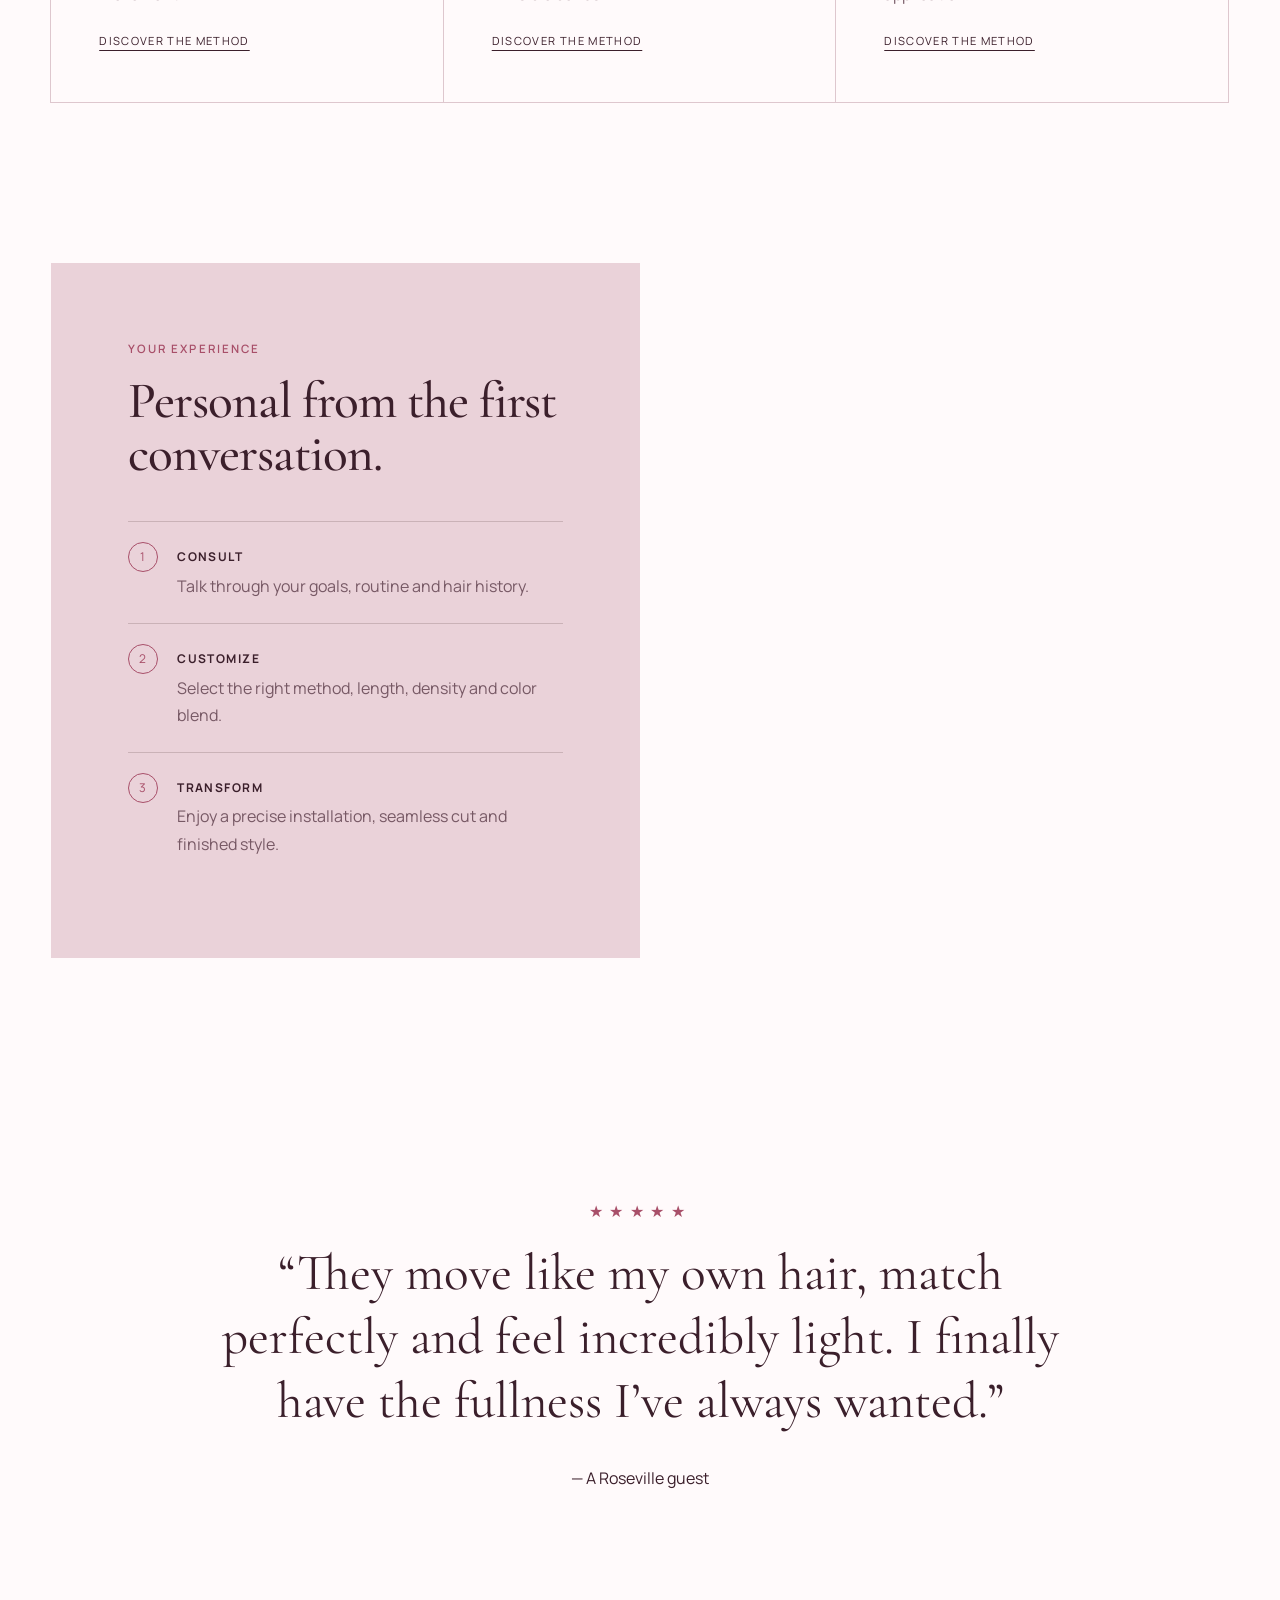
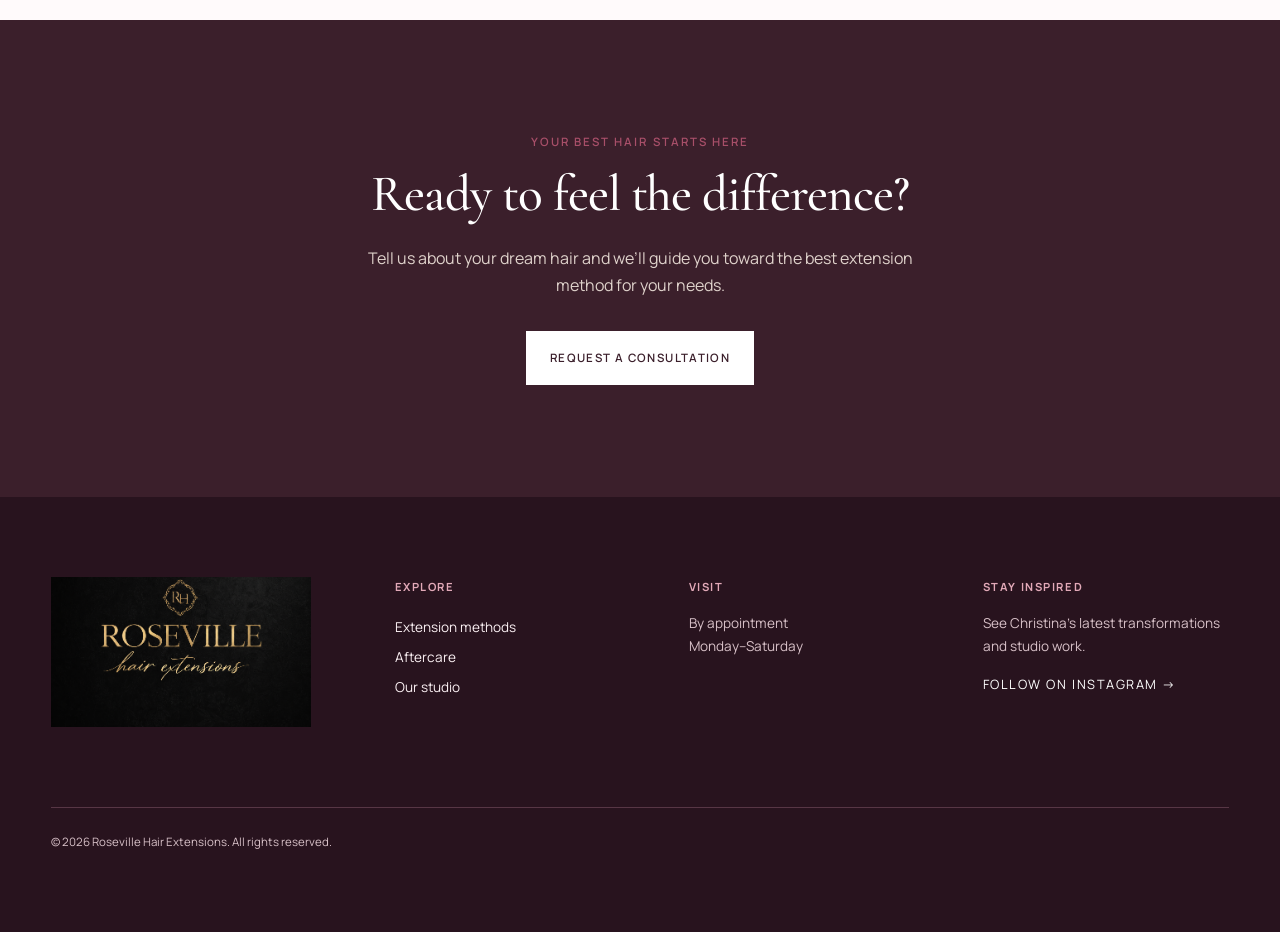
==== commit d7eb791c: "update" ====
--- a/index.html
+++ b/index.html
@@ -28,7 +28,7 @@
   <a class="skip-link" href="#main">Skip to content</a>
   <header class="site-header">
     <div class="nav-shell">
-      <a class="brand" href="index.html" aria-label="Roseville Hair Extensions home"><span>Roseville</span><small>Hair Extensions</small></a>
+      <a class="brand" href="index.html" aria-label="Roseville Hair Extensions home"><img src="assets/roseville-hair-extensions-logo.png" alt="Roseville Hair Extensions"></a>
       <nav aria-label="Primary navigation">
         <a class="active" href="index.html" aria-current="page">Home</a>
         <a href="extensions.html">Extensions</a>
@@ -120,7 +120,7 @@
   </main>
 
   <footer>
-    <div class="footer-brand"><span>Roseville</span><small>Hair Extensions</small></div>
+    <div class="footer-brand"><img src="assets/roseville-hair-extensions-logo.png" alt="Roseville Hair Extensions"></div>
     <div><strong>Explore</strong><a href="extensions.html">Extension methods</a><a href="care.html">Aftercare</a><a href="about.html">Our studio</a></div>
     <div><strong>Visit</strong><p>By appointment<br>Monday&ndash;Saturday</p></div>
     <div><strong>Stay inspired</strong><p>See Christina&rsquo;s latest transformations and studio work.</p><a class="text-link light" href="https://www.instagram.com/rosevillehairextensions/" target="_blank" rel="noopener noreferrer" aria-label="Follow Roseville Hair Extensions on Instagram">Follow on Instagram &rarr;</a></div>
--- a/styles.css
+++ b/styles.css
@@ -1,6 +1,6 @@
-@import url('https://fonts.googleapis.com/css2?family=DM+Sans:wght@300;400;500;600&family=Italiana&display=swap');
+@import url('https://fonts.googleapis.com/css2?family=Allura&family=Cormorant+Garamond:ital,wght@0,400;0,500;0,600;1,400;1,500&family=Manrope:wght@300;400;500;600&display=swap');
 
-:root{--ink:#3b1f2b;--muted:#775965;--cream:#fbf3f4;--paper:#fffafb;--blush:#ead2d9;--rose:#a84f69;--line:#dec7ce;--gold:#c49a66;--serif:"Italiana",Georgia,serif;--sans:"DM Sans",Arial,sans-serif}
+:root{--ink:#3b1f2b;--muted:#775965;--cream:#fbf3f4;--paper:#fffafb;--blush:#ead2d9;--rose:#a84f69;--line:#dec7ce;--gold:#c49a66;--serif:"Cormorant Garamond",Georgia,serif;--script:"Allura",cursive;--sans:"Manrope",Arial,sans-serif}
 *{box-sizing:border-box}
 html{scroll-behavior:smooth}
 body{margin:0;background:var(--paper);color:var(--ink);font-family:var(--sans);font-size:16px;line-height:1.7}
@@ -10,9 +10,8 @@
 .skip-link:focus{left:8px}
 .site-header{background:rgba(255,250,251,.96);border-bottom:1px solid var(--line);position:sticky;top:0;z-index:20;backdrop-filter:blur(12px)}
 .nav-shell{max-width:1280px;margin:auto;min-height:86px;padding:0 4vw;display:flex;align-items:center;justify-content:space-between;gap:2rem}
-.brand,.footer-brand{text-decoration:none;display:flex;flex-direction:column;line-height:1;text-align:center;text-transform:uppercase}
-.brand span,.footer-brand span{font:2rem/1 var(--serif);letter-spacing:.08em}
-.brand small,.footer-brand small{font-size:.57rem;letter-spacing:.36em;margin-top:.35rem}
+.brand{display:block;width:218px;height:76px;overflow:hidden;text-decoration:none;flex:0 0 218px}
+.brand img{display:block;width:218px;height:auto;transform:translateY(-56px)}
 nav{display:flex;align-items:center;gap:2rem}
 nav a{text-decoration:none;font-size:.82rem;letter-spacing:.07em;padding:.5rem 0;border-bottom:1px solid transparent}
 nav a:hover,nav a.active{border-color:var(--rose)}
@@ -24,9 +23,9 @@
 .hero{max-width:1440px;margin:auto;min-height:740px;display:grid;grid-template-columns:1.02fr .98fr;background:var(--cream)}
 .hero-copy{padding:8rem clamp(2rem,6vw,7rem) 4rem;display:flex;flex-direction:column;justify-content:center}
 .eyebrow{text-transform:uppercase;letter-spacing:.18em;font-size:.72rem;font-weight:600;color:var(--rose);margin:0 0 1rem}
-h1,h2,h3{font-family:var(--serif);font-weight:400;line-height:1.08;margin-top:0}
+h1,h2,h3{font-family:var(--serif);font-weight:500;line-height:1.04;margin-top:0}
 h1{font-size:clamp(3.4rem,6.5vw,6.6rem);letter-spacing:-.025em;margin-bottom:1.7rem}
-h1 em{font-weight:400;color:var(--rose)}
+h1 em{font-family:var(--script);font-size:1.08em;font-weight:400;color:var(--rose);letter-spacing:0}
 h2{font-size:clamp(2.4rem,4vw,4.4rem);letter-spacing:-.02em;margin-bottom:1.5rem}
 h3{font-size:2rem;margin-bottom:.8rem}
 .lead{font-size:1.14rem;max-width:620px;color:var(--muted);margin:0 0 2rem}
@@ -65,8 +64,8 @@
 footer strong{text-transform:uppercase;letter-spacing:.14em;font-size:.7rem;margin-bottom:1rem;color:#e2a9b8}
 footer a{text-decoration:none;margin:.22rem 0}
 footer p{margin:0;color:#d8c1c8}
-.footer-brand{align-items:flex-start;text-align:left}
-.footer-brand span{font-size:2.8rem}
+.footer-brand{display:block;width:260px;height:150px;overflow:hidden}
+.footer-brand img{display:block;width:260px;height:auto;transform:translateY(-64px)}
 .light{color:#fff;margin-top:1rem}
 .copyright{grid-column:1/-1;border-top:1px solid #573645;padding-top:1.5rem!important;margin-top:2rem!important;font-size:.72rem}
 .page-hero{background:var(--cream);padding:9rem max(4vw,calc((100vw - 1180px)/2));text-align:center}
@@ -130,7 +129,8 @@
 
 @media(max-width:900px){
   .nav-shell{min-height:auto;padding:1rem 4vw;flex-wrap:wrap;gap:.7rem}
-  .brand{align-items:flex-start}
+  .brand{width:190px;height:68px;flex-basis:190px}
+  .brand img{width:190px;transform:translateY(-49px)}
   .nav-shell nav{order:3;width:100%;justify-content:space-between;gap:.5rem;border-top:1px solid var(--line);padding-top:.6rem}
   .nav-shell nav a{font-size:.72rem}
   .desktop-cta{display:none}
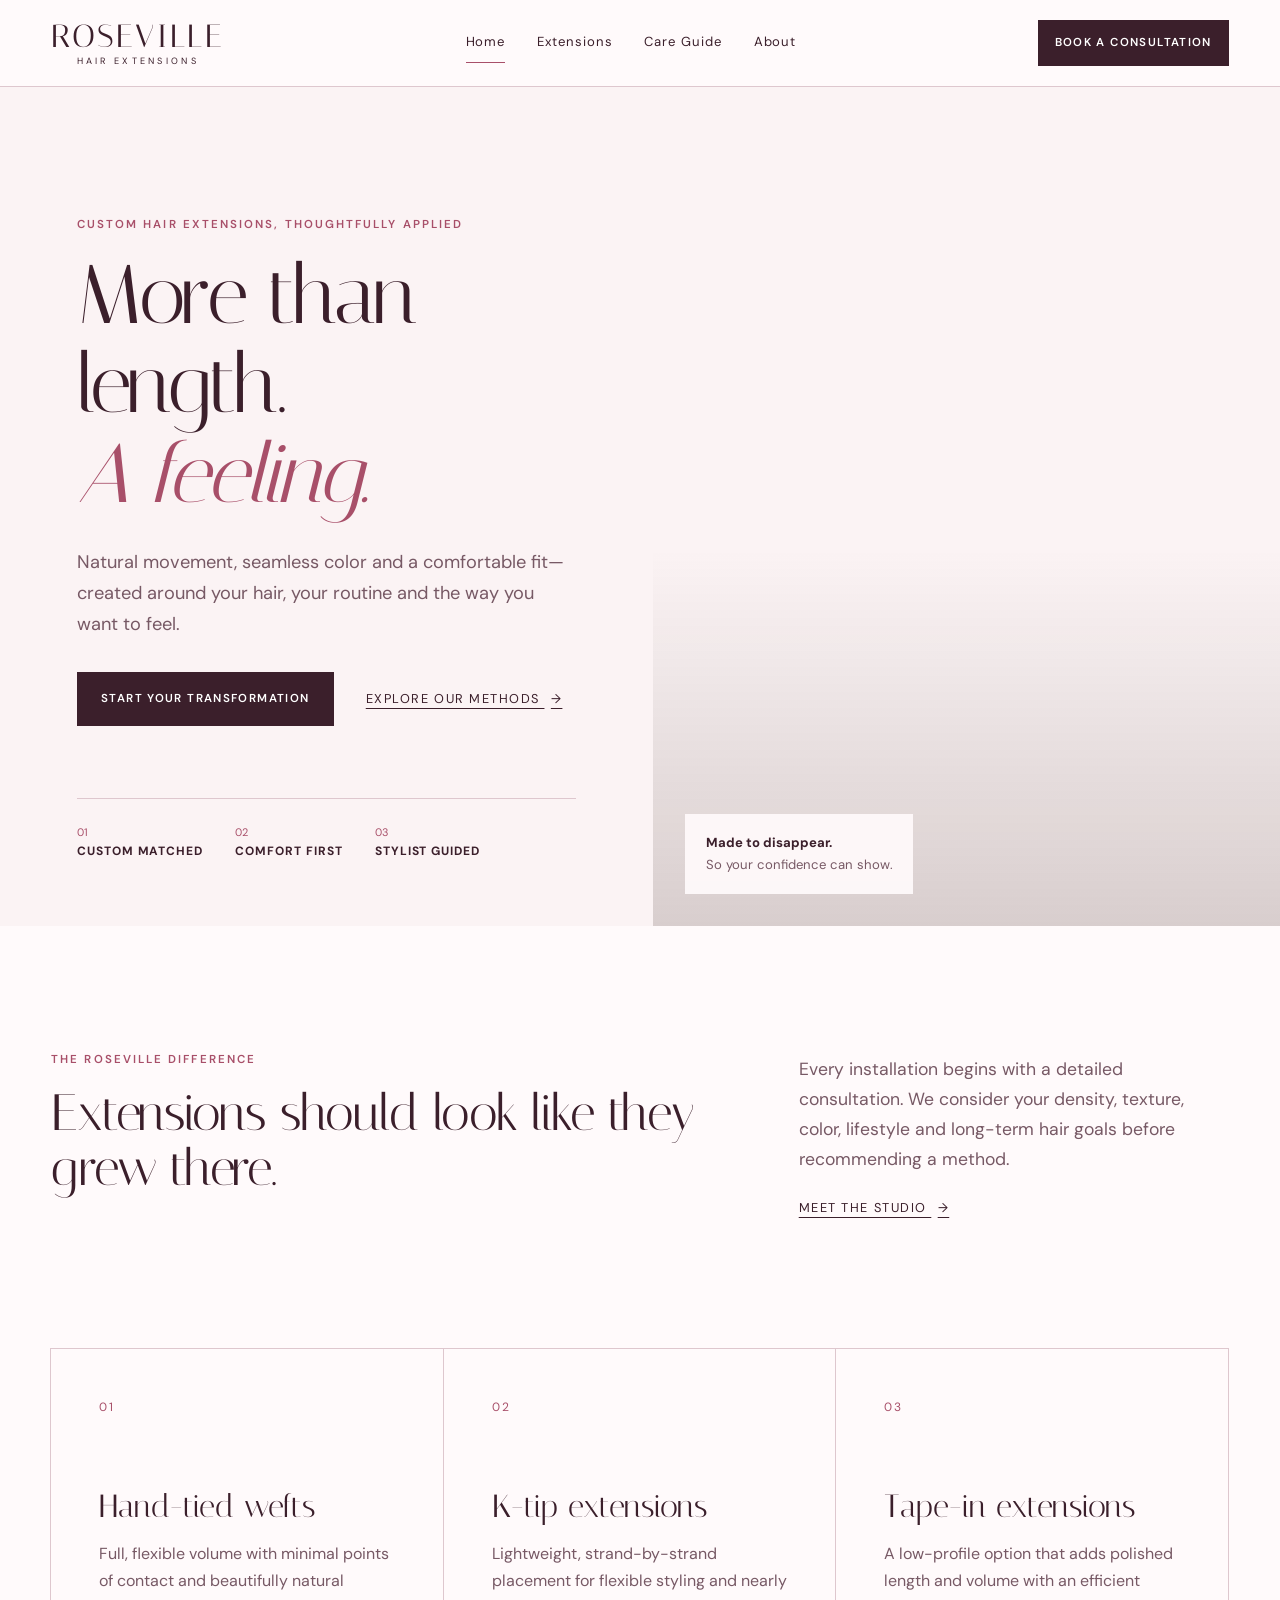
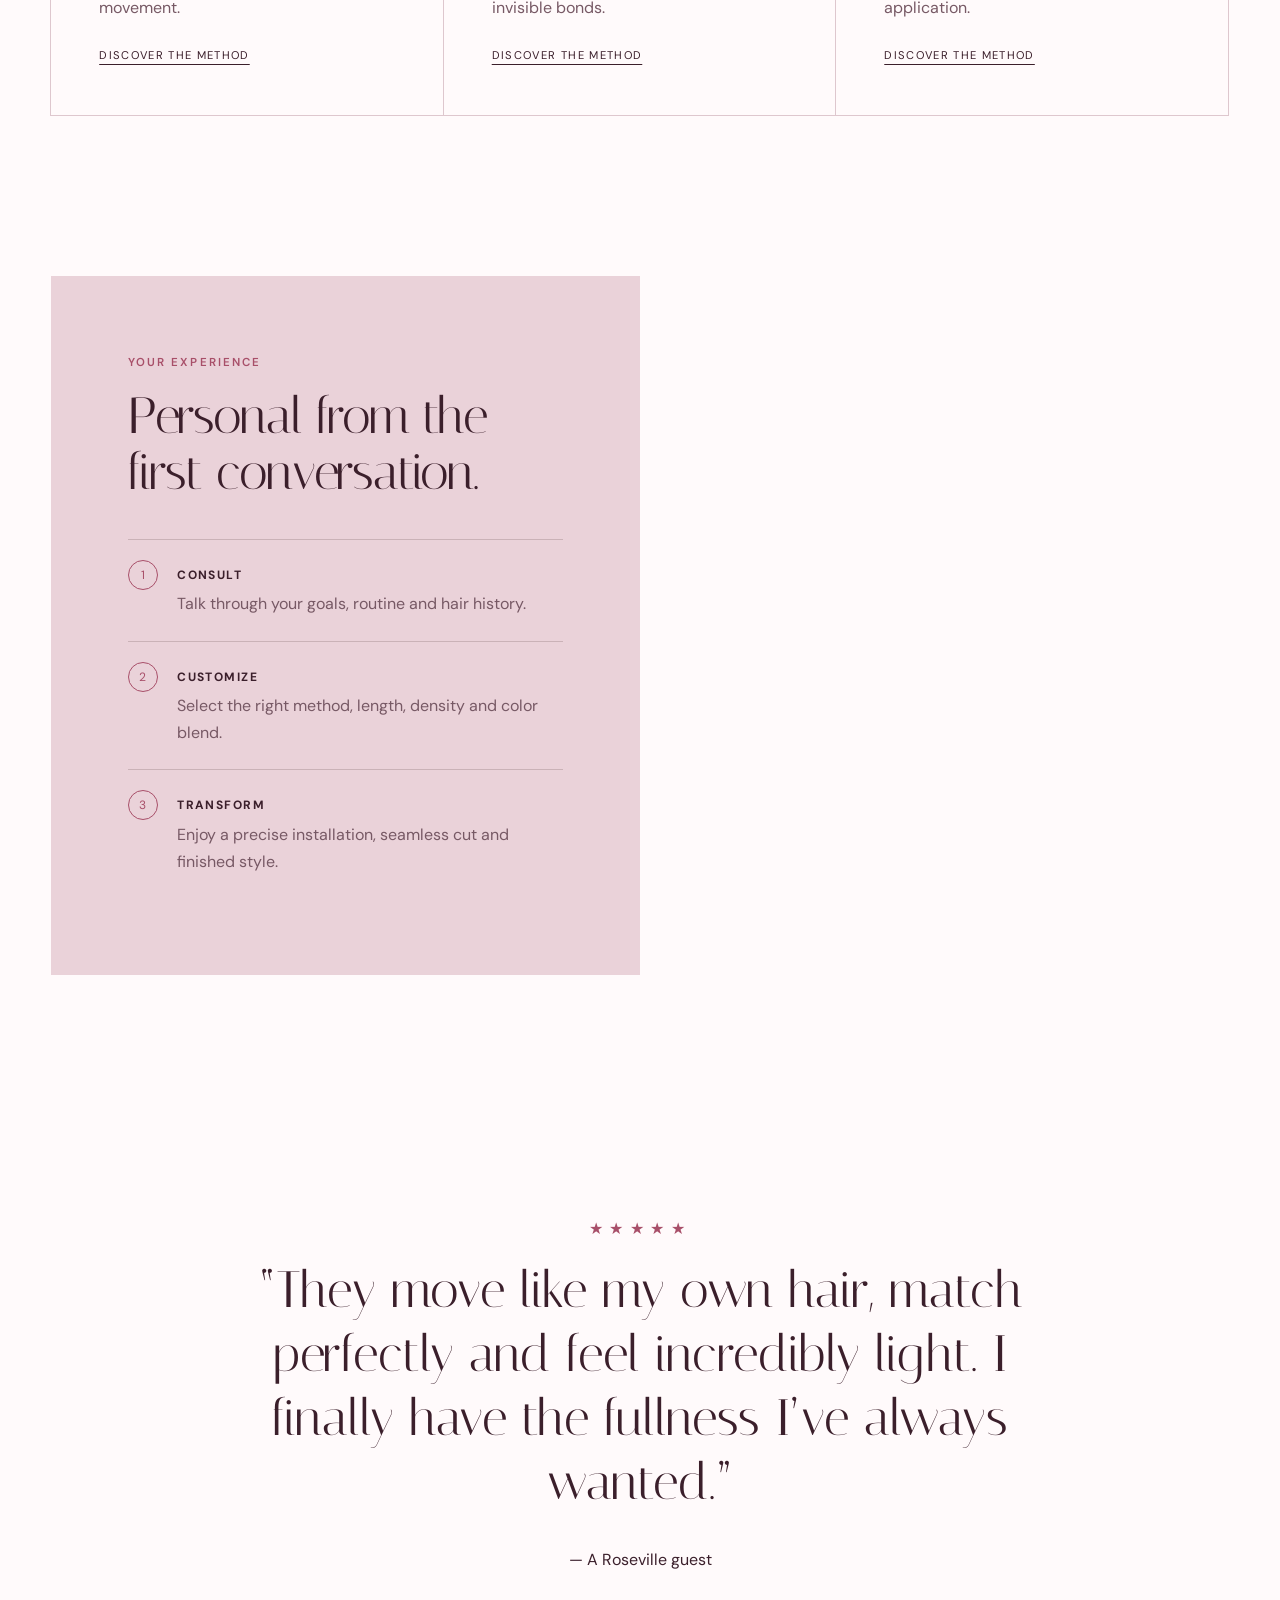
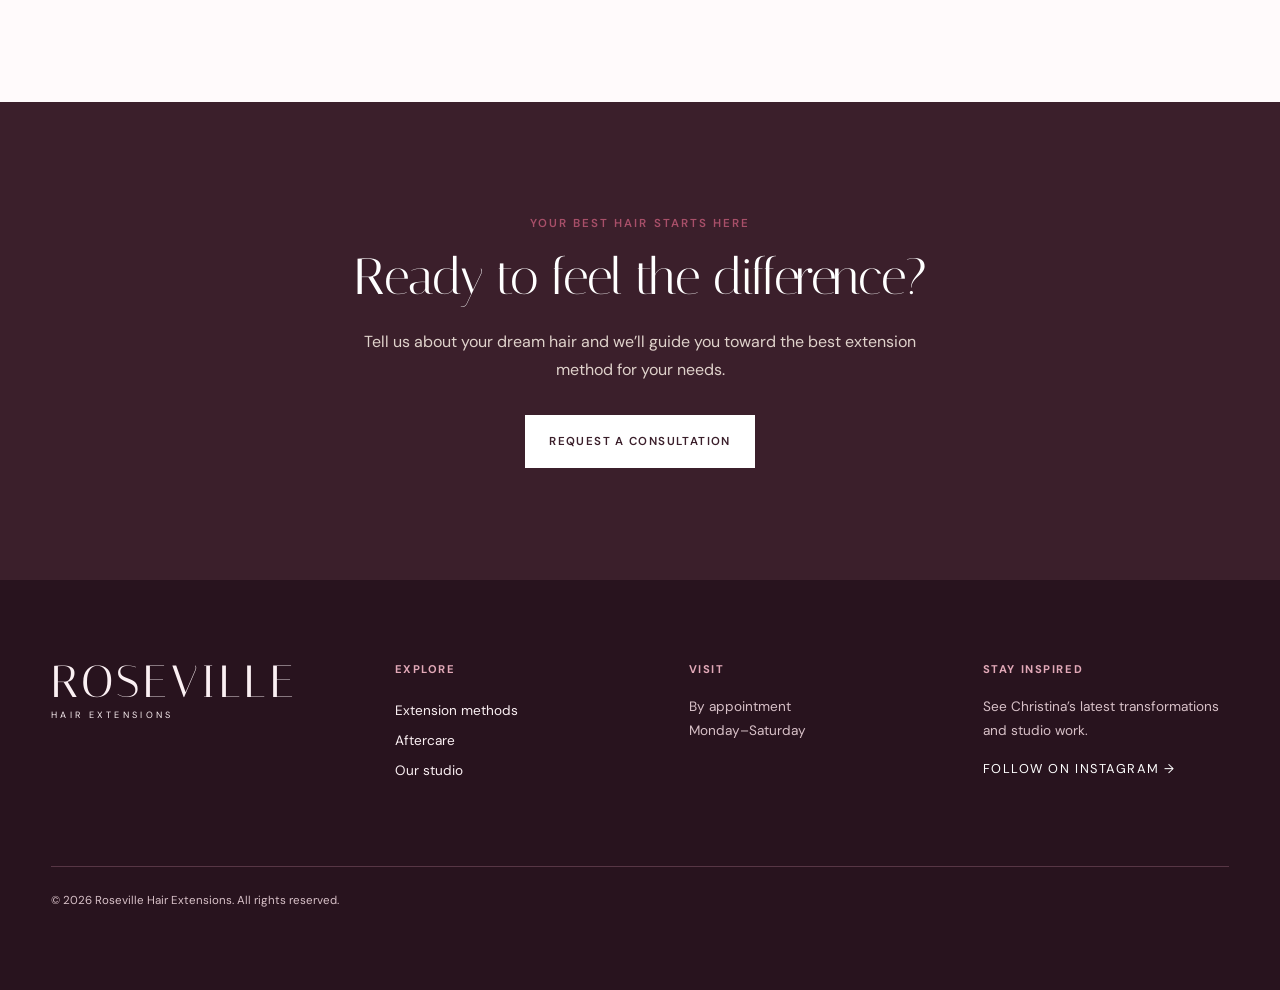
==== commit 7bf407b4: "fdfffffffffff" ====
--- a/index.html
+++ b/index.html
@@ -28,7 +28,7 @@
   <a class="skip-link" href="#main">Skip to content</a>
   <header class="site-header">
     <div class="nav-shell">
-      <a class="brand" href="index.html" aria-label="Roseville Hair Extensions home"><img src="assets/roseville-hair-extensions-logo.png" alt="Roseville Hair Extensions"></a>
+      <a class="brand" href="index.html" aria-label="Roseville Hair Extensions home"><span>Roseville</span><small>Hair Extensions</small></a>
       <nav aria-label="Primary navigation">
         <a class="active" href="index.html" aria-current="page">Home</a>
         <a href="extensions.html">Extensions</a>
@@ -120,7 +120,7 @@
   </main>
 
   <footer>
-    <div class="footer-brand"><img src="assets/roseville-hair-extensions-logo.png" alt="Roseville Hair Extensions"></div>
+    <div class="footer-brand"><span>Roseville</span><small>Hair Extensions</small></div>
     <div><strong>Explore</strong><a href="extensions.html">Extension methods</a><a href="care.html">Aftercare</a><a href="about.html">Our studio</a></div>
     <div><strong>Visit</strong><p>By appointment<br>Monday&ndash;Saturday</p></div>
     <div><strong>Stay inspired</strong><p>See Christina&rsquo;s latest transformations and studio work.</p><a class="text-link light" href="https://www.instagram.com/rosevillehairextensions/" target="_blank" rel="noopener noreferrer" aria-label="Follow Roseville Hair Extensions on Instagram">Follow on Instagram &rarr;</a></div>
--- a/styles.css
+++ b/styles.css
@@ -1,6 +1,6 @@
-@import url('https://fonts.googleapis.com/css2?family=Allura&family=Cormorant+Garamond:ital,wght@0,400;0,500;0,600;1,400;1,500&family=Manrope:wght@300;400;500;600&display=swap');
+@import url('https://fonts.googleapis.com/css2?family=DM+Sans:wght@300;400;500;600&family=Italiana&display=swap');
 
-:root{--ink:#3b1f2b;--muted:#775965;--cream:#fbf3f4;--paper:#fffafb;--blush:#ead2d9;--rose:#a84f69;--line:#dec7ce;--gold:#c49a66;--serif:"Cormorant Garamond",Georgia,serif;--script:"Allura",cursive;--sans:"Manrope",Arial,sans-serif}
+:root{--ink:#3b1f2b;--muted:#775965;--cream:#fbf3f4;--paper:#fffafb;--blush:#ead2d9;--rose:#a84f69;--line:#dec7ce;--gold:#c49a66;--serif:"Italiana",Georgia,serif;--sans:"DM Sans",Arial,sans-serif}
 *{box-sizing:border-box}
 html{scroll-behavior:smooth}
 body{margin:0;background:var(--paper);color:var(--ink);font-family:var(--sans);font-size:16px;line-height:1.7}
@@ -10,8 +10,9 @@
 .skip-link:focus{left:8px}
 .site-header{background:rgba(255,250,251,.96);border-bottom:1px solid var(--line);position:sticky;top:0;z-index:20;backdrop-filter:blur(12px)}
 .nav-shell{max-width:1280px;margin:auto;min-height:86px;padding:0 4vw;display:flex;align-items:center;justify-content:space-between;gap:2rem}
-.brand{display:block;width:218px;height:76px;overflow:hidden;text-decoration:none;flex:0 0 218px}
-.brand img{display:block;width:218px;height:auto;transform:translateY(-56px)}
+.brand,.footer-brand{text-decoration:none;display:flex;flex-direction:column;line-height:1;text-align:center;text-transform:uppercase}
+.brand span,.footer-brand span{font:2rem/1 var(--serif);letter-spacing:.08em}
+.brand small,.footer-brand small{font-size:.57rem;letter-spacing:.36em;margin-top:.35rem}
 nav{display:flex;align-items:center;gap:2rem}
 nav a{text-decoration:none;font-size:.82rem;letter-spacing:.07em;padding:.5rem 0;border-bottom:1px solid transparent}
 nav a:hover,nav a.active{border-color:var(--rose)}
@@ -23,9 +24,9 @@
 .hero{max-width:1440px;margin:auto;min-height:740px;display:grid;grid-template-columns:1.02fr .98fr;background:var(--cream)}
 .hero-copy{padding:8rem clamp(2rem,6vw,7rem) 4rem;display:flex;flex-direction:column;justify-content:center}
 .eyebrow{text-transform:uppercase;letter-spacing:.18em;font-size:.72rem;font-weight:600;color:var(--rose);margin:0 0 1rem}
-h1,h2,h3{font-family:var(--serif);font-weight:500;line-height:1.04;margin-top:0}
+h1,h2,h3{font-family:var(--serif);font-weight:400;line-height:1.08;margin-top:0}
 h1{font-size:clamp(3.4rem,6.5vw,6.6rem);letter-spacing:-.025em;margin-bottom:1.7rem}
-h1 em{font-family:var(--script);font-size:1.08em;font-weight:400;color:var(--rose);letter-spacing:0}
+h1 em{font-weight:400;color:var(--rose)}
 h2{font-size:clamp(2.4rem,4vw,4.4rem);letter-spacing:-.02em;margin-bottom:1.5rem}
 h3{font-size:2rem;margin-bottom:.8rem}
 .lead{font-size:1.14rem;max-width:620px;color:var(--muted);margin:0 0 2rem}
@@ -64,8 +65,8 @@
 footer strong{text-transform:uppercase;letter-spacing:.14em;font-size:.7rem;margin-bottom:1rem;color:#e2a9b8}
 footer a{text-decoration:none;margin:.22rem 0}
 footer p{margin:0;color:#d8c1c8}
-.footer-brand{display:block;width:260px;height:150px;overflow:hidden}
-.footer-brand img{display:block;width:260px;height:auto;transform:translateY(-64px)}
+.footer-brand{align-items:flex-start;text-align:left}
+.footer-brand span{font-size:2.8rem}
 .light{color:#fff;margin-top:1rem}
 .copyright{grid-column:1/-1;border-top:1px solid #573645;padding-top:1.5rem!important;margin-top:2rem!important;font-size:.72rem}
 .page-hero{background:var(--cream);padding:9rem max(4vw,calc((100vw - 1180px)/2));text-align:center}
@@ -129,8 +130,7 @@
 
 @media(max-width:900px){
   .nav-shell{min-height:auto;padding:1rem 4vw;flex-wrap:wrap;gap:.7rem}
-  .brand{width:190px;height:68px;flex-basis:190px}
-  .brand img{width:190px;transform:translateY(-49px)}
+  .brand{align-items:flex-start}
   .nav-shell nav{order:3;width:100%;justify-content:space-between;gap:.5rem;border-top:1px solid var(--line);padding-top:.6rem}
   .nav-shell nav a{font-size:.72rem}
   .desktop-cta{display:none}
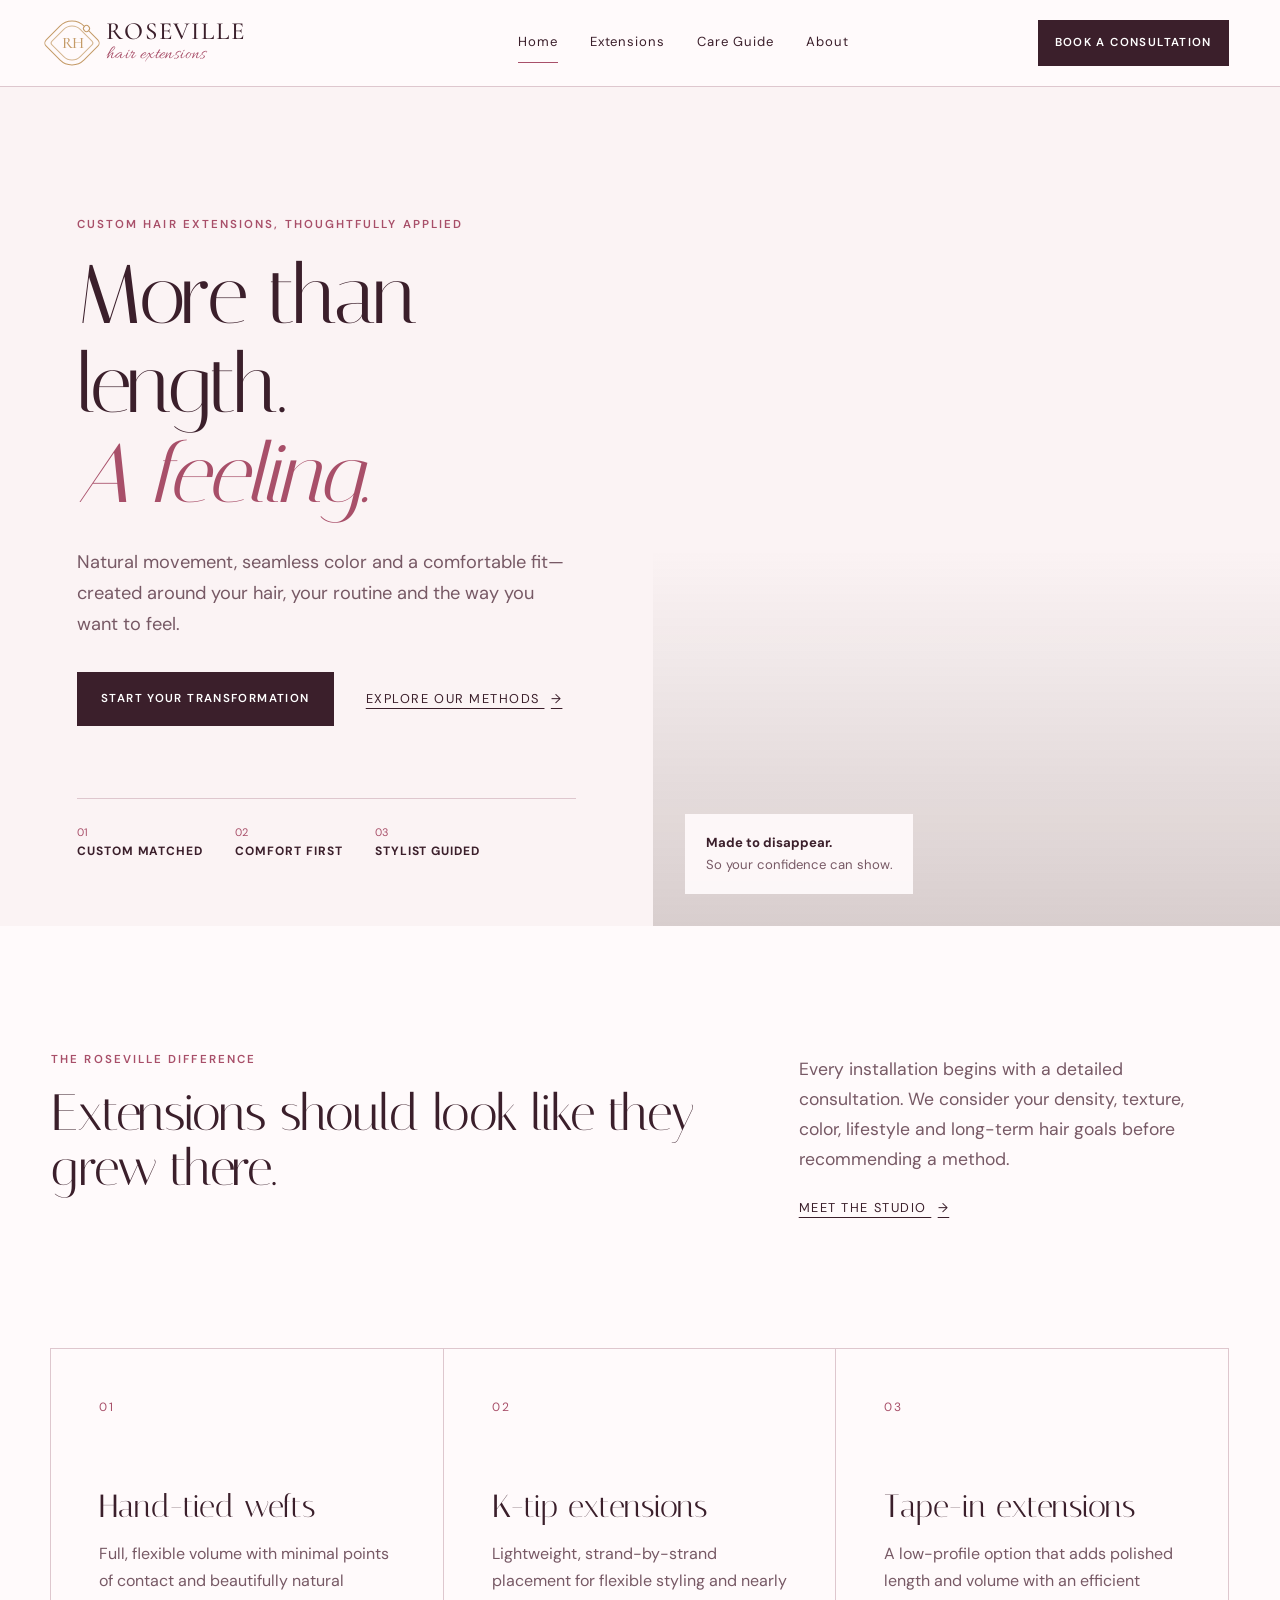
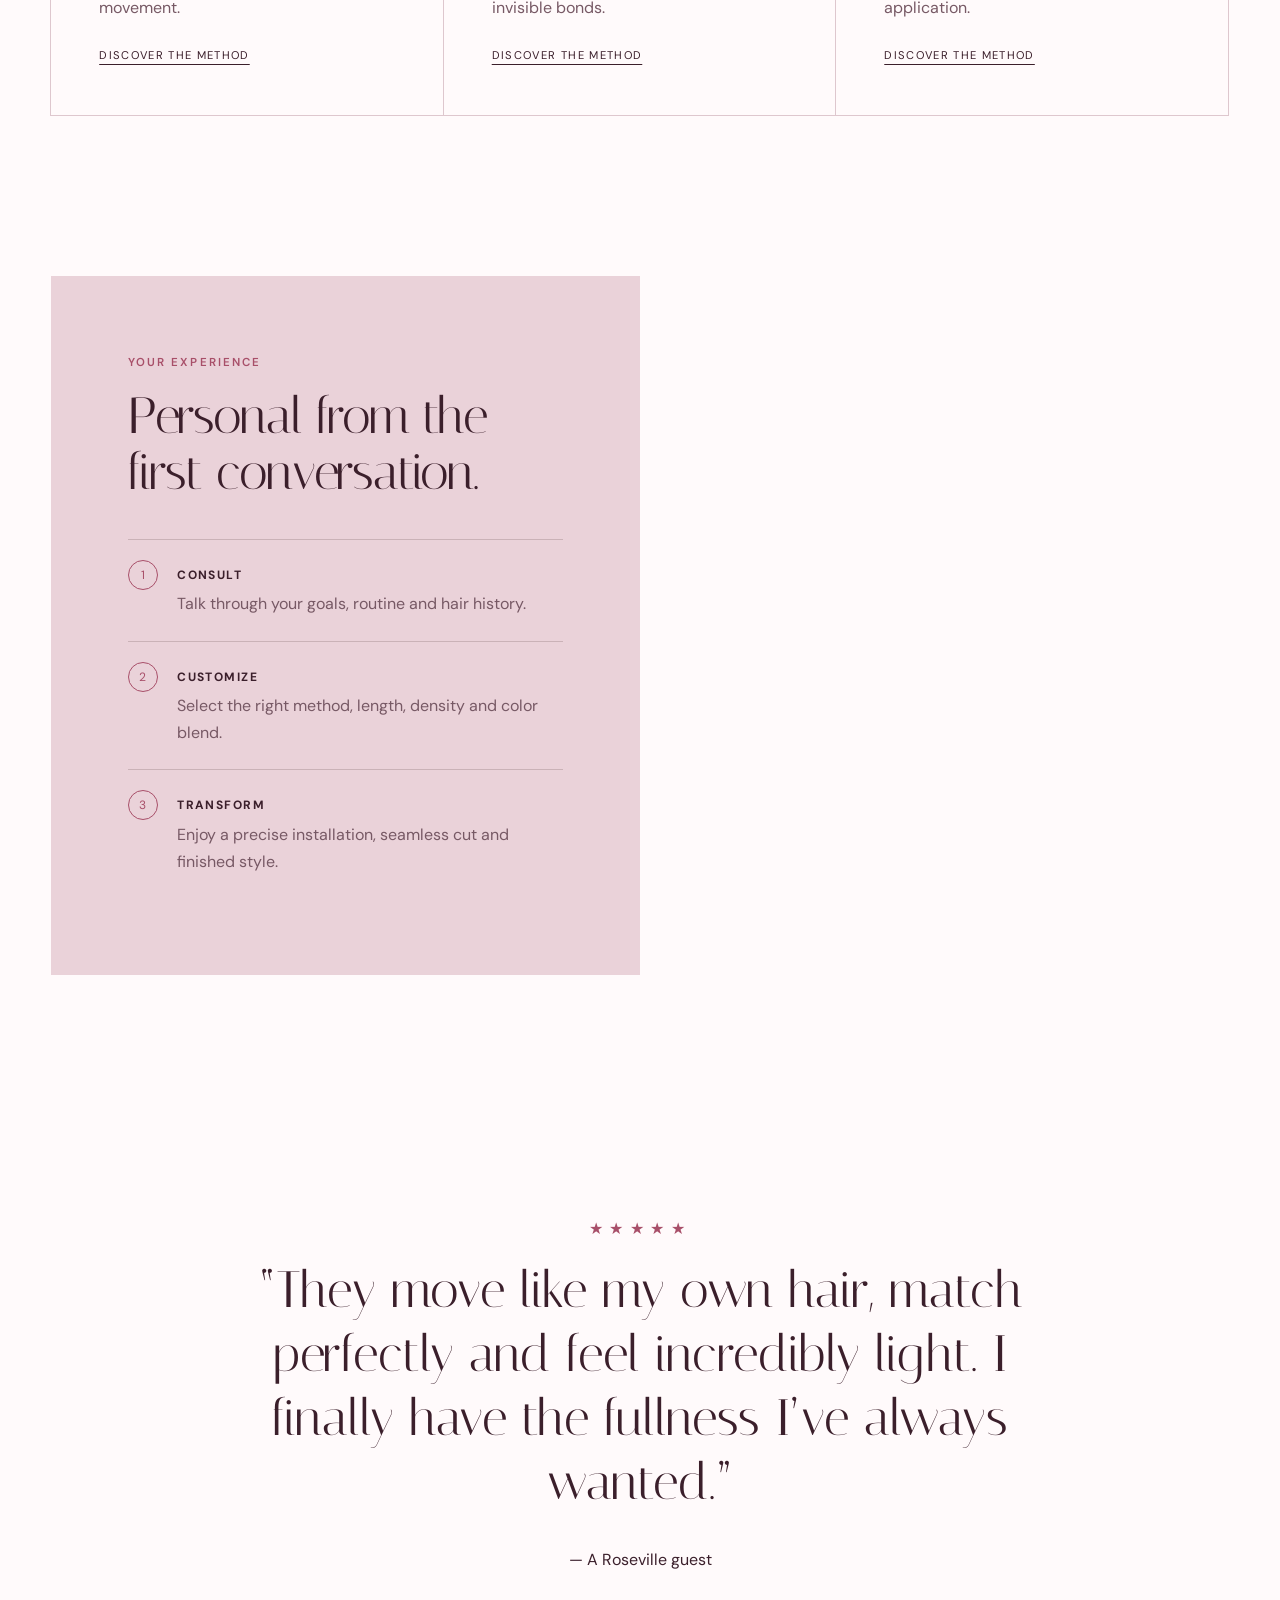
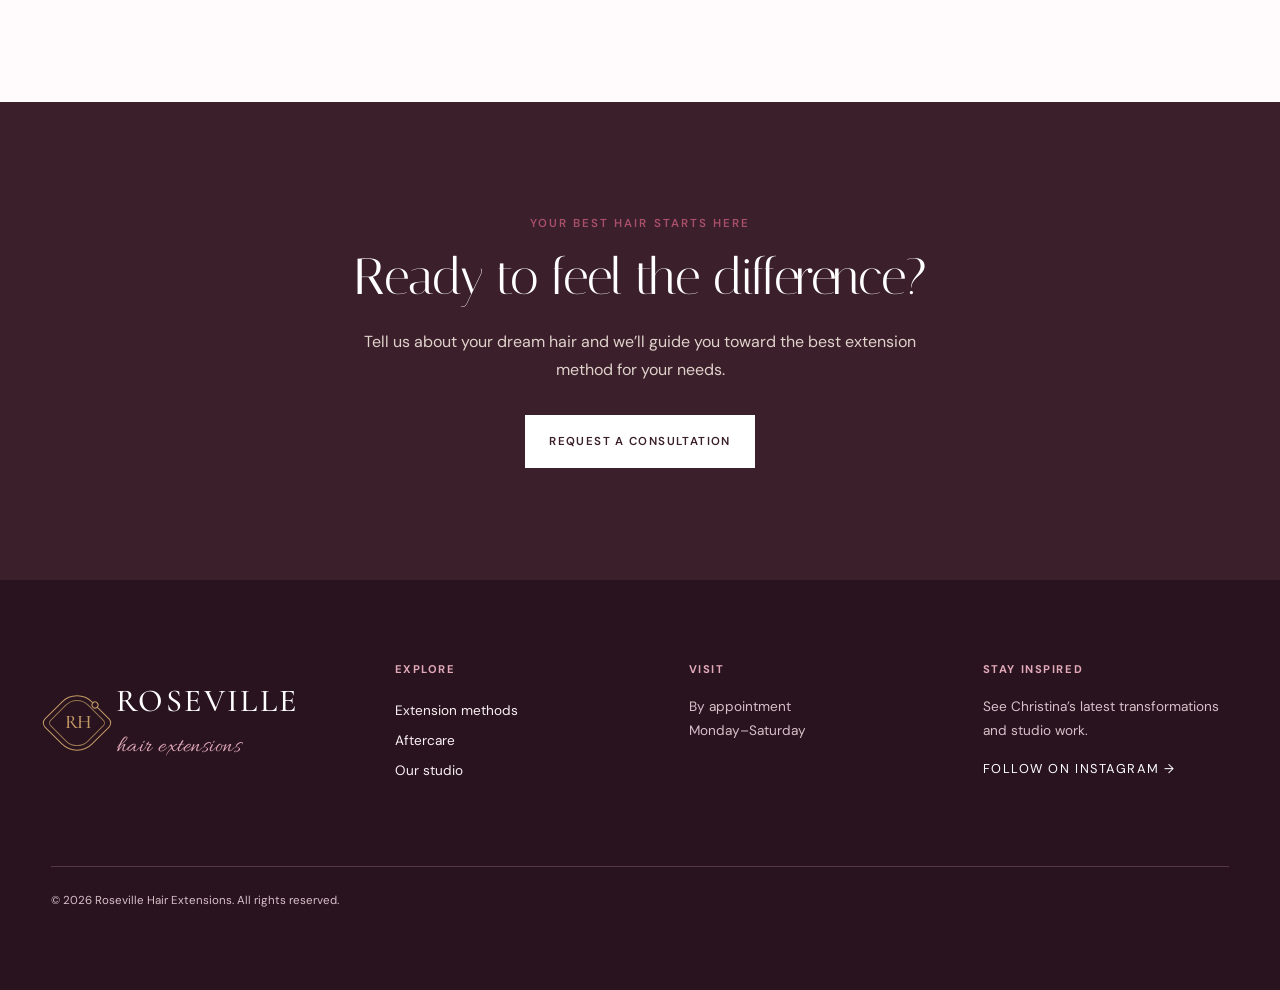
==== commit c064f30b: "k" ====
--- a/index.html
+++ b/index.html
@@ -28,7 +28,7 @@
   <a class="skip-link" href="#main">Skip to content</a>
   <header class="site-header">
     <div class="nav-shell">
-      <a class="brand" href="index.html" aria-label="Roseville Hair Extensions home"><span>Roseville</span><small>Hair Extensions</small></a>
+      <a class="brand" href="index.html" aria-label="Roseville Hair Extensions home"><span class="brand-mark" aria-hidden="true"><span>RH</span></span><span class="brand-type"><strong>Roseville</strong><em>Hair Extensions</em></span></a>
       <nav aria-label="Primary navigation">
         <a class="active" href="index.html" aria-current="page">Home</a>
         <a href="extensions.html">Extensions</a>
@@ -120,7 +120,7 @@
   </main>
 
   <footer>
-    <div class="footer-brand"><span>Roseville</span><small>Hair Extensions</small></div>
+    <div class="footer-brand"><span class="brand-mark" aria-hidden="true"><span>RH</span></span><span class="brand-type"><strong>Roseville</strong><em>Hair Extensions</em></span></div>
     <div><strong>Explore</strong><a href="extensions.html">Extension methods</a><a href="care.html">Aftercare</a><a href="about.html">Our studio</a></div>
     <div><strong>Visit</strong><p>By appointment<br>Monday&ndash;Saturday</p></div>
     <div><strong>Stay inspired</strong><p>See Christina&rsquo;s latest transformations and studio work.</p><a class="text-link light" href="https://www.instagram.com/rosevillehairextensions/" target="_blank" rel="noopener noreferrer" aria-label="Follow Roseville Hair Extensions on Instagram">Follow on Instagram &rarr;</a></div>
--- a/styles.css
+++ b/styles.css
@@ -1,4 +1,4 @@
-@import url('https://fonts.googleapis.com/css2?family=DM+Sans:wght@300;400;500;600&family=Italiana&display=swap');
+@import url('https://fonts.googleapis.com/css2?family=Allura&family=Cormorant+Garamond:wght@400;500;600&family=DM+Sans:wght@300;400;500;600&family=Italiana&display=swap');
 
 :root{--ink:#3b1f2b;--muted:#775965;--cream:#fbf3f4;--paper:#fffafb;--blush:#ead2d9;--rose:#a84f69;--line:#dec7ce;--gold:#c49a66;--serif:"Italiana",Georgia,serif;--sans:"DM Sans",Arial,sans-serif}
 *{box-sizing:border-box}
@@ -10,9 +10,15 @@
 .skip-link:focus{left:8px}
 .site-header{background:rgba(255,250,251,.96);border-bottom:1px solid var(--line);position:sticky;top:0;z-index:20;backdrop-filter:blur(12px)}
 .nav-shell{max-width:1280px;margin:auto;min-height:86px;padding:0 4vw;display:flex;align-items:center;justify-content:space-between;gap:2rem}
-.brand,.footer-brand{text-decoration:none;display:flex;flex-direction:column;line-height:1;text-align:center;text-transform:uppercase}
-.brand span,.footer-brand span{font:2rem/1 var(--serif);letter-spacing:.08em}
-.brand small,.footer-brand small{font-size:.57rem;letter-spacing:.36em;margin-top:.35rem}
+.brand,.footer-brand{text-decoration:none;display:flex;align-items:center;gap:.8rem;line-height:1;color:inherit}
+.brand{min-width:278px}
+.brand-mark{position:relative;display:grid;place-items:center;width:42px;height:42px;flex:0 0 42px;border:1px solid var(--gold);border-radius:42% 12% 42% 12%;transform:rotate(45deg)}
+.brand-mark::before{content:"";position:absolute;inset:4px;border:1px solid color-mix(in srgb,var(--gold) 72%,transparent);border-radius:38% 10% 38% 10%}
+.brand-mark::after{content:"";position:absolute;width:5px;height:5px;background:var(--paper);border:1px solid var(--gold);border-radius:50%;top:-4px;left:50%;transform:translateX(-50%)}
+.brand-mark span{position:relative;z-index:1;transform:rotate(-45deg);font:500 1rem/1 "Cormorant Garamond",Georgia,serif;letter-spacing:-.08em;color:var(--gold)}
+.brand-type{display:flex;flex-direction:column;align-items:flex-start}
+.brand-type strong{font:500 1.55rem/.88 "Cormorant Garamond",Georgia,serif;text-transform:uppercase;letter-spacing:.075em}
+.brand-type em{font:400 1.2rem/1 "Allura",cursive;color:var(--rose);text-transform:lowercase;letter-spacing:.02em;margin-top:.22rem}
 nav{display:flex;align-items:center;gap:2rem}
 nav a{text-decoration:none;font-size:.82rem;letter-spacing:.07em;padding:.5rem 0;border-bottom:1px solid transparent}
 nav a:hover,nav a.active{border-color:var(--rose)}
@@ -65,8 +71,12 @@
 footer strong{text-transform:uppercase;letter-spacing:.14em;font-size:.7rem;margin-bottom:1rem;color:#e2a9b8}
 footer a{text-decoration:none;margin:.22rem 0}
 footer p{margin:0;color:#d8c1c8}
-.footer-brand{align-items:flex-start;text-align:left}
-.footer-brand span{font-size:2.8rem}
+.footer-brand{align-items:center}
+.footer-brand .brand-mark{width:52px;height:52px;flex-basis:52px}
+.footer-brand .brand-mark::after{background:#28131e}
+.footer-brand .brand-mark span{font-size:1.2rem}
+.footer-brand .brand-type strong{font-size:2rem;color:#fff}
+.footer-brand .brand-type em{font-size:1.5rem;color:#e2a9b8}
 .light{color:#fff;margin-top:1rem}
 .copyright{grid-column:1/-1;border-top:1px solid #573645;padding-top:1.5rem!important;margin-top:2rem!important;font-size:.72rem}
 .page-hero{background:var(--cream);padding:9rem max(4vw,calc((100vw - 1180px)/2));text-align:center}
@@ -130,7 +140,7 @@
 
 @media(max-width:900px){
   .nav-shell{min-height:auto;padding:1rem 4vw;flex-wrap:wrap;gap:.7rem}
-  .brand{align-items:flex-start}
+  .brand{min-width:0}
   .nav-shell nav{order:3;width:100%;justify-content:space-between;gap:.5rem;border-top:1px solid var(--line);padding-top:.6rem}
   .nav-shell nav a{font-size:.72rem}
   .desktop-cta{display:none}
@@ -152,6 +162,11 @@
 @media(max-width:600px){
   body{font-size:15px}
   .nav-shell nav a{font-size:.65rem;letter-spacing:.02em}
+  .brand{gap:.6rem}
+  .brand-mark{width:34px;height:34px;flex-basis:34px}
+  .brand-mark span{font-size:.82rem}
+  .brand-type strong{font-size:1.18rem}
+  .brand-type em{font-size:1rem}
   h1{font-size:3.2rem}
   .hero-copy{padding-top:4rem}
   .hero-image{min-height:105vw}
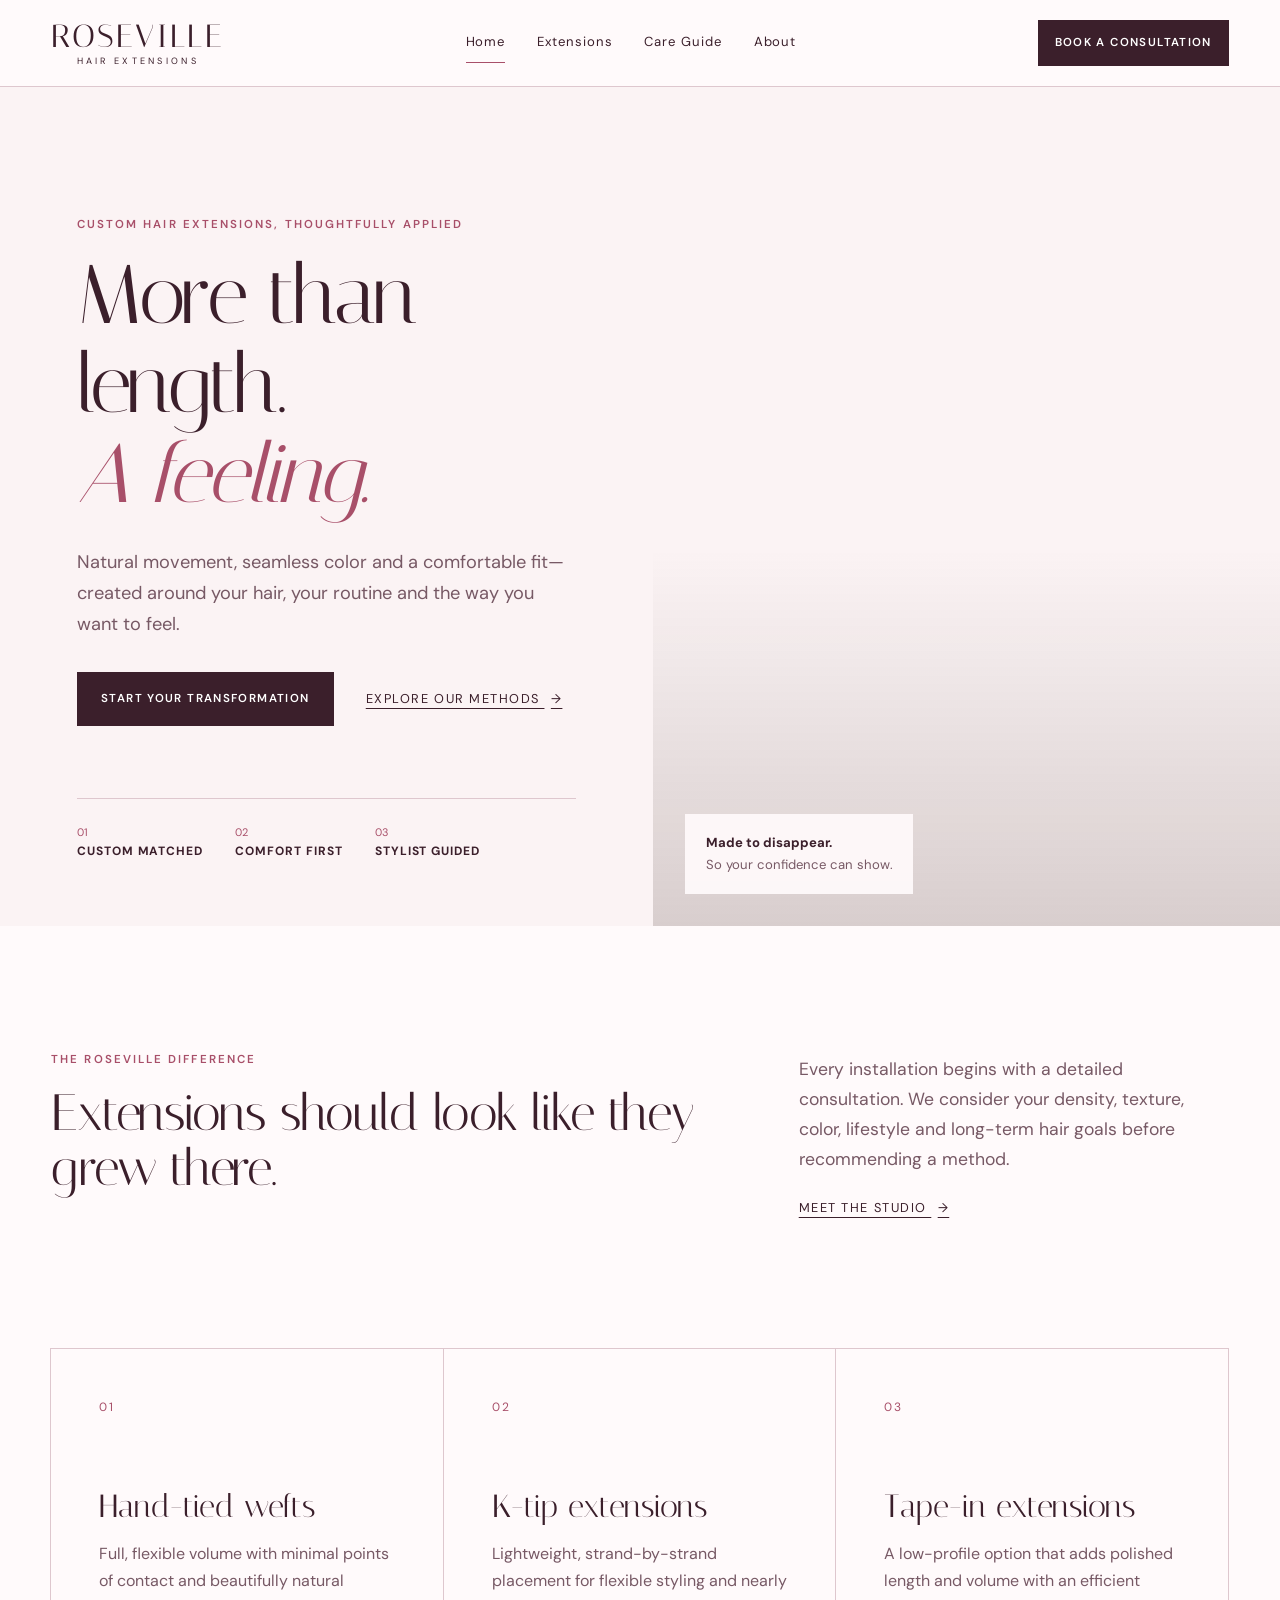
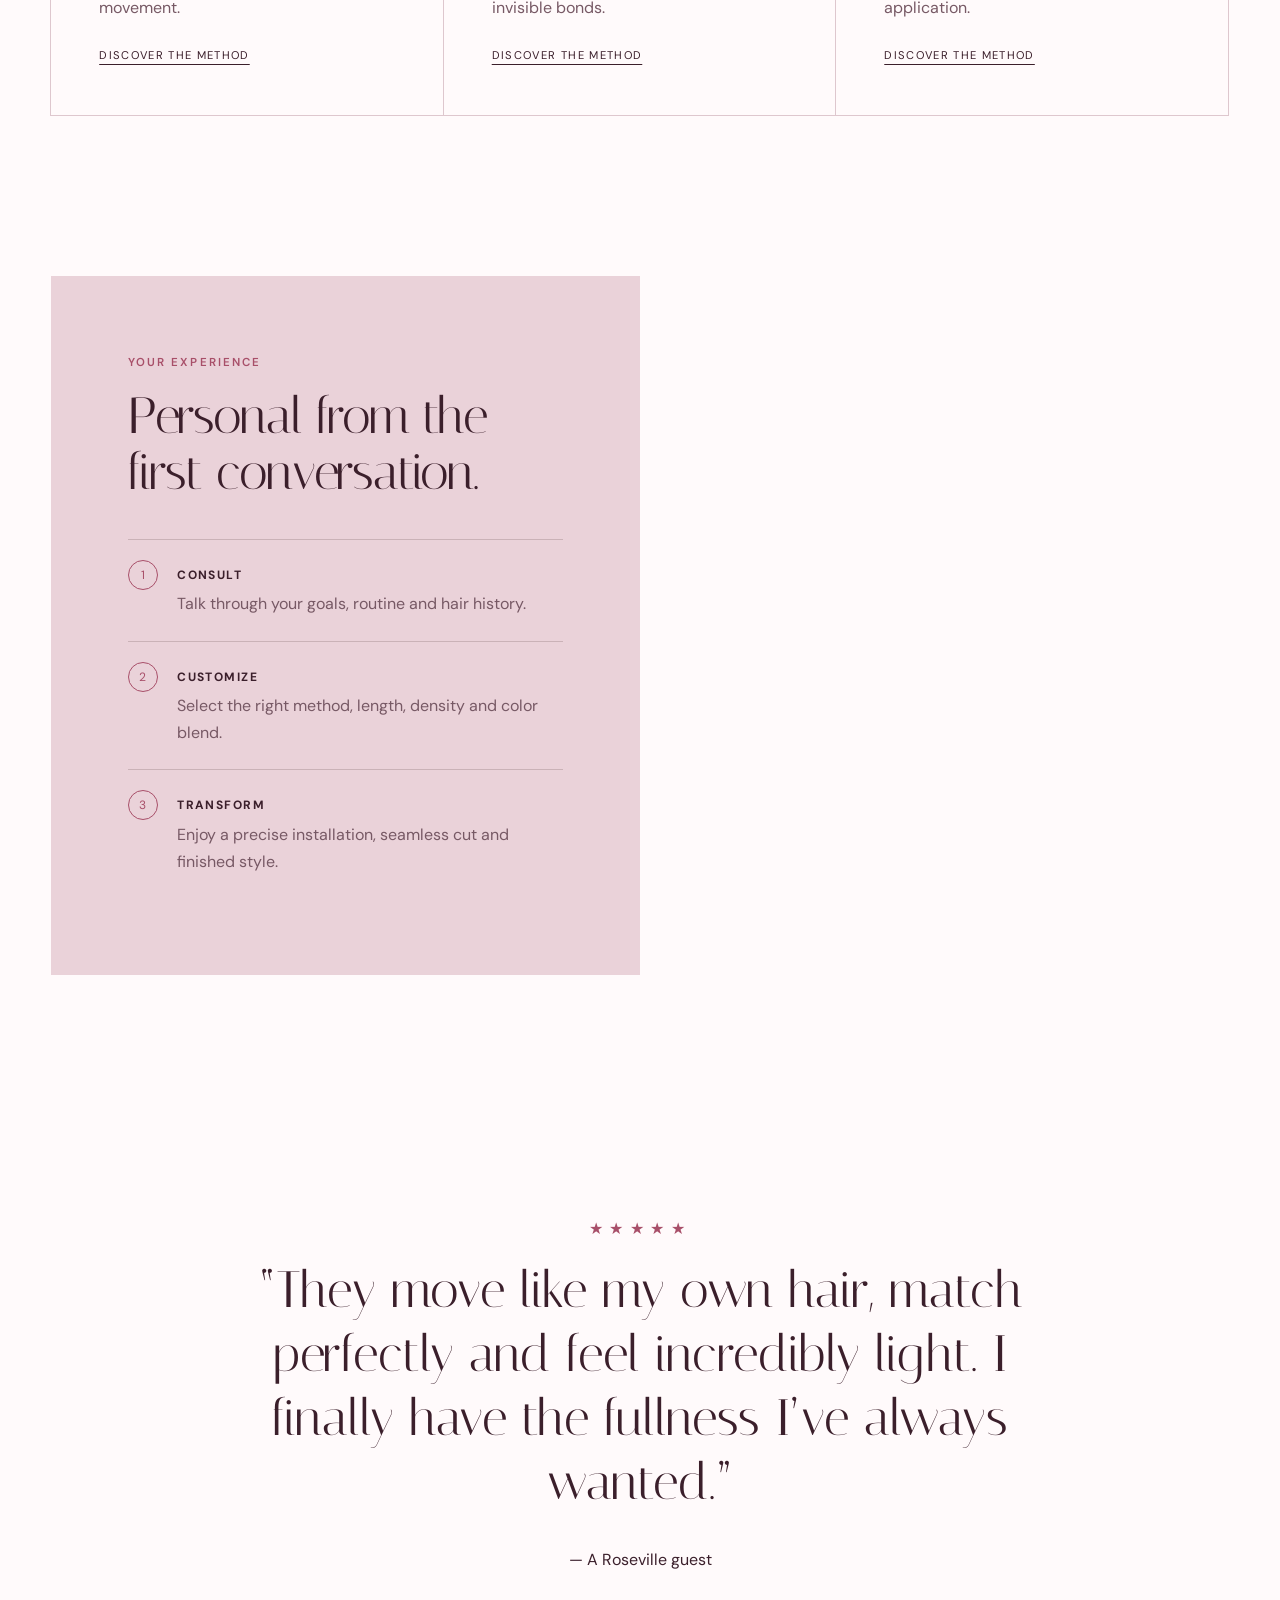
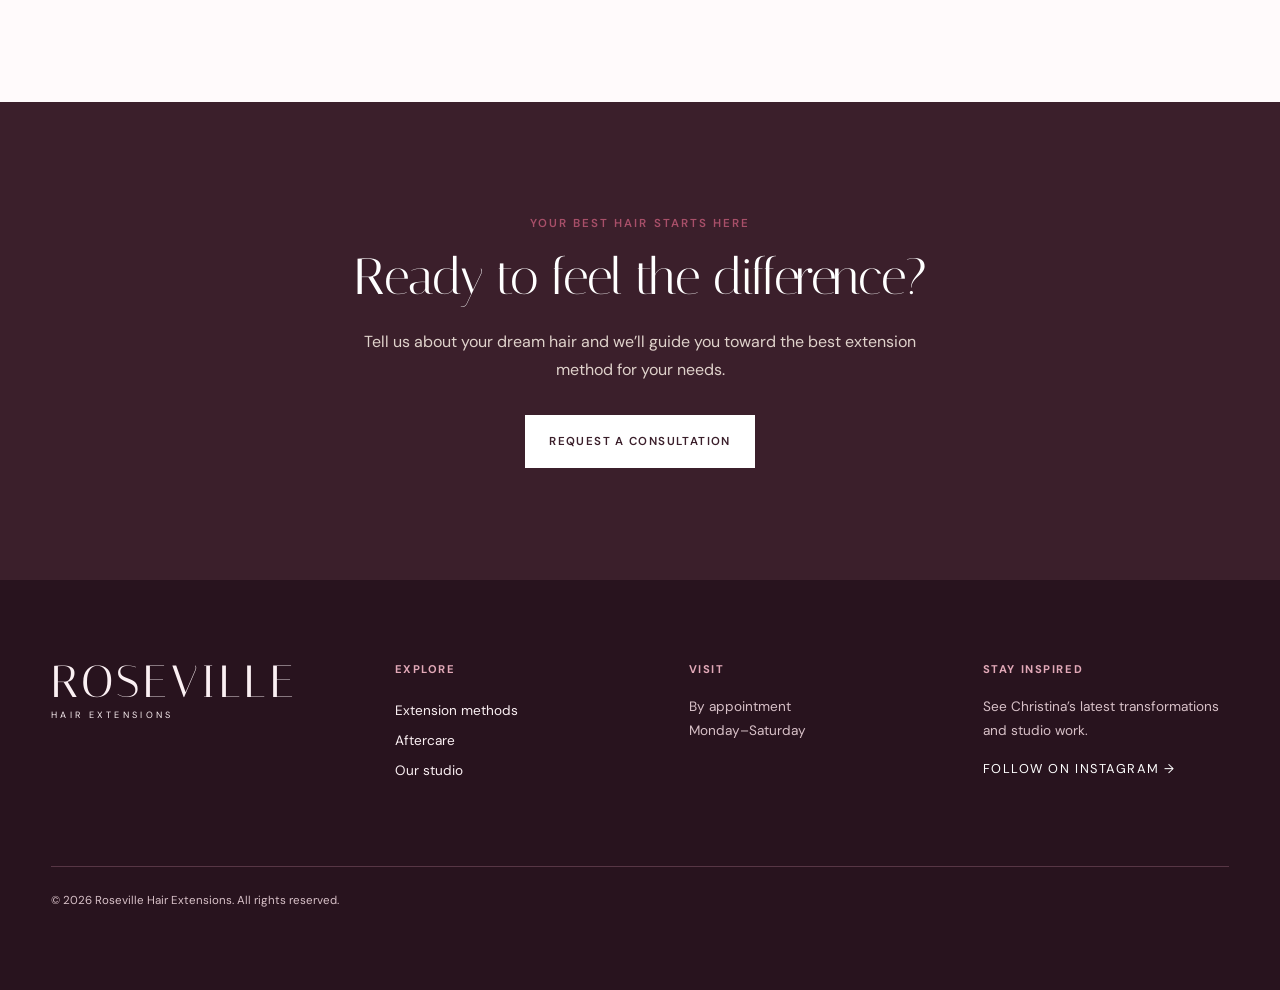
==== commit 7080a6cc: "1" ====
--- a/index.html
+++ b/index.html
@@ -28,7 +28,7 @@
   <a class="skip-link" href="#main">Skip to content</a>
   <header class="site-header">
     <div class="nav-shell">
-      <a class="brand" href="index.html" aria-label="Roseville Hair Extensions home"><span class="brand-mark" aria-hidden="true"><span>RH</span></span><span class="brand-type"><strong>Roseville</strong><em>Hair Extensions</em></span></a>
+      <a class="brand" href="index.html" aria-label="Roseville Hair Extensions home"><span>Roseville</span><small>Hair Extensions</small></a>
       <nav aria-label="Primary navigation">
         <a class="active" href="index.html" aria-current="page">Home</a>
         <a href="extensions.html">Extensions</a>
@@ -120,7 +120,7 @@
   </main>
 
   <footer>
-    <div class="footer-brand"><span class="brand-mark" aria-hidden="true"><span>RH</span></span><span class="brand-type"><strong>Roseville</strong><em>Hair Extensions</em></span></div>
+    <div class="footer-brand"><span>Roseville</span><small>Hair Extensions</small></div>
     <div><strong>Explore</strong><a href="extensions.html">Extension methods</a><a href="care.html">Aftercare</a><a href="about.html">Our studio</a></div>
     <div><strong>Visit</strong><p>By appointment<br>Monday&ndash;Saturday</p></div>
     <div><strong>Stay inspired</strong><p>See Christina&rsquo;s latest transformations and studio work.</p><a class="text-link light" href="https://www.instagram.com/rosevillehairextensions/" target="_blank" rel="noopener noreferrer" aria-label="Follow Roseville Hair Extensions on Instagram">Follow on Instagram &rarr;</a></div>
--- a/styles.css
+++ b/styles.css
@@ -1,4 +1,4 @@
-@import url('https://fonts.googleapis.com/css2?family=Allura&family=Cormorant+Garamond:wght@400;500;600&family=DM+Sans:wght@300;400;500;600&family=Italiana&display=swap');
+@import url('https://fonts.googleapis.com/css2?family=DM+Sans:wght@300;400;500;600&family=Italiana&display=swap');
 
 :root{--ink:#3b1f2b;--muted:#775965;--cream:#fbf3f4;--paper:#fffafb;--blush:#ead2d9;--rose:#a84f69;--line:#dec7ce;--gold:#c49a66;--serif:"Italiana",Georgia,serif;--sans:"DM Sans",Arial,sans-serif}
 *{box-sizing:border-box}
@@ -10,15 +10,9 @@
 .skip-link:focus{left:8px}
 .site-header{background:rgba(255,250,251,.96);border-bottom:1px solid var(--line);position:sticky;top:0;z-index:20;backdrop-filter:blur(12px)}
 .nav-shell{max-width:1280px;margin:auto;min-height:86px;padding:0 4vw;display:flex;align-items:center;justify-content:space-between;gap:2rem}
-.brand,.footer-brand{text-decoration:none;display:flex;align-items:center;gap:.8rem;line-height:1;color:inherit}
-.brand{min-width:278px}
-.brand-mark{position:relative;display:grid;place-items:center;width:42px;height:42px;flex:0 0 42px;border:1px solid var(--gold);border-radius:42% 12% 42% 12%;transform:rotate(45deg)}
-.brand-mark::before{content:"";position:absolute;inset:4px;border:1px solid color-mix(in srgb,var(--gold) 72%,transparent);border-radius:38% 10% 38% 10%}
-.brand-mark::after{content:"";position:absolute;width:5px;height:5px;background:var(--paper);border:1px solid var(--gold);border-radius:50%;top:-4px;left:50%;transform:translateX(-50%)}
-.brand-mark span{position:relative;z-index:1;transform:rotate(-45deg);font:500 1rem/1 "Cormorant Garamond",Georgia,serif;letter-spacing:-.08em;color:var(--gold)}
-.brand-type{display:flex;flex-direction:column;align-items:flex-start}
-.brand-type strong{font:500 1.55rem/.88 "Cormorant Garamond",Georgia,serif;text-transform:uppercase;letter-spacing:.075em}
-.brand-type em{font:400 1.2rem/1 "Allura",cursive;color:var(--rose);text-transform:lowercase;letter-spacing:.02em;margin-top:.22rem}
+.brand,.footer-brand{text-decoration:none;display:flex;flex-direction:column;line-height:1;text-align:center;text-transform:uppercase}
+.brand span,.footer-brand span{font:2rem/1 var(--serif);letter-spacing:.08em}
+.brand small,.footer-brand small{font-size:.57rem;letter-spacing:.36em;margin-top:.35rem}
 nav{display:flex;align-items:center;gap:2rem}
 nav a{text-decoration:none;font-size:.82rem;letter-spacing:.07em;padding:.5rem 0;border-bottom:1px solid transparent}
 nav a:hover,nav a.active{border-color:var(--rose)}
@@ -71,12 +65,8 @@
 footer strong{text-transform:uppercase;letter-spacing:.14em;font-size:.7rem;margin-bottom:1rem;color:#e2a9b8}
 footer a{text-decoration:none;margin:.22rem 0}
 footer p{margin:0;color:#d8c1c8}
-.footer-brand{align-items:center}
-.footer-brand .brand-mark{width:52px;height:52px;flex-basis:52px}
-.footer-brand .brand-mark::after{background:#28131e}
-.footer-brand .brand-mark span{font-size:1.2rem}
-.footer-brand .brand-type strong{font-size:2rem;color:#fff}
-.footer-brand .brand-type em{font-size:1.5rem;color:#e2a9b8}
+.footer-brand{align-items:flex-start;text-align:left}
+.footer-brand span{font-size:2.8rem}
 .light{color:#fff;margin-top:1rem}
 .copyright{grid-column:1/-1;border-top:1px solid #573645;padding-top:1.5rem!important;margin-top:2rem!important;font-size:.72rem}
 .page-hero{background:var(--cream);padding:9rem max(4vw,calc((100vw - 1180px)/2));text-align:center}
@@ -140,7 +130,7 @@
 
 @media(max-width:900px){
   .nav-shell{min-height:auto;padding:1rem 4vw;flex-wrap:wrap;gap:.7rem}
-  .brand{min-width:0}
+  .brand{align-items:flex-start}
   .nav-shell nav{order:3;width:100%;justify-content:space-between;gap:.5rem;border-top:1px solid var(--line);padding-top:.6rem}
   .nav-shell nav a{font-size:.72rem}
   .desktop-cta{display:none}
@@ -162,11 +152,6 @@
 @media(max-width:600px){
   body{font-size:15px}
   .nav-shell nav a{font-size:.65rem;letter-spacing:.02em}
-  .brand{gap:.6rem}
-  .brand-mark{width:34px;height:34px;flex-basis:34px}
-  .brand-mark span{font-size:.82rem}
-  .brand-type strong{font-size:1.18rem}
-  .brand-type em{font-size:1rem}
   h1{font-size:3.2rem}
   .hero-copy{padding-top:4rem}
   .hero-image{min-height:105vw}
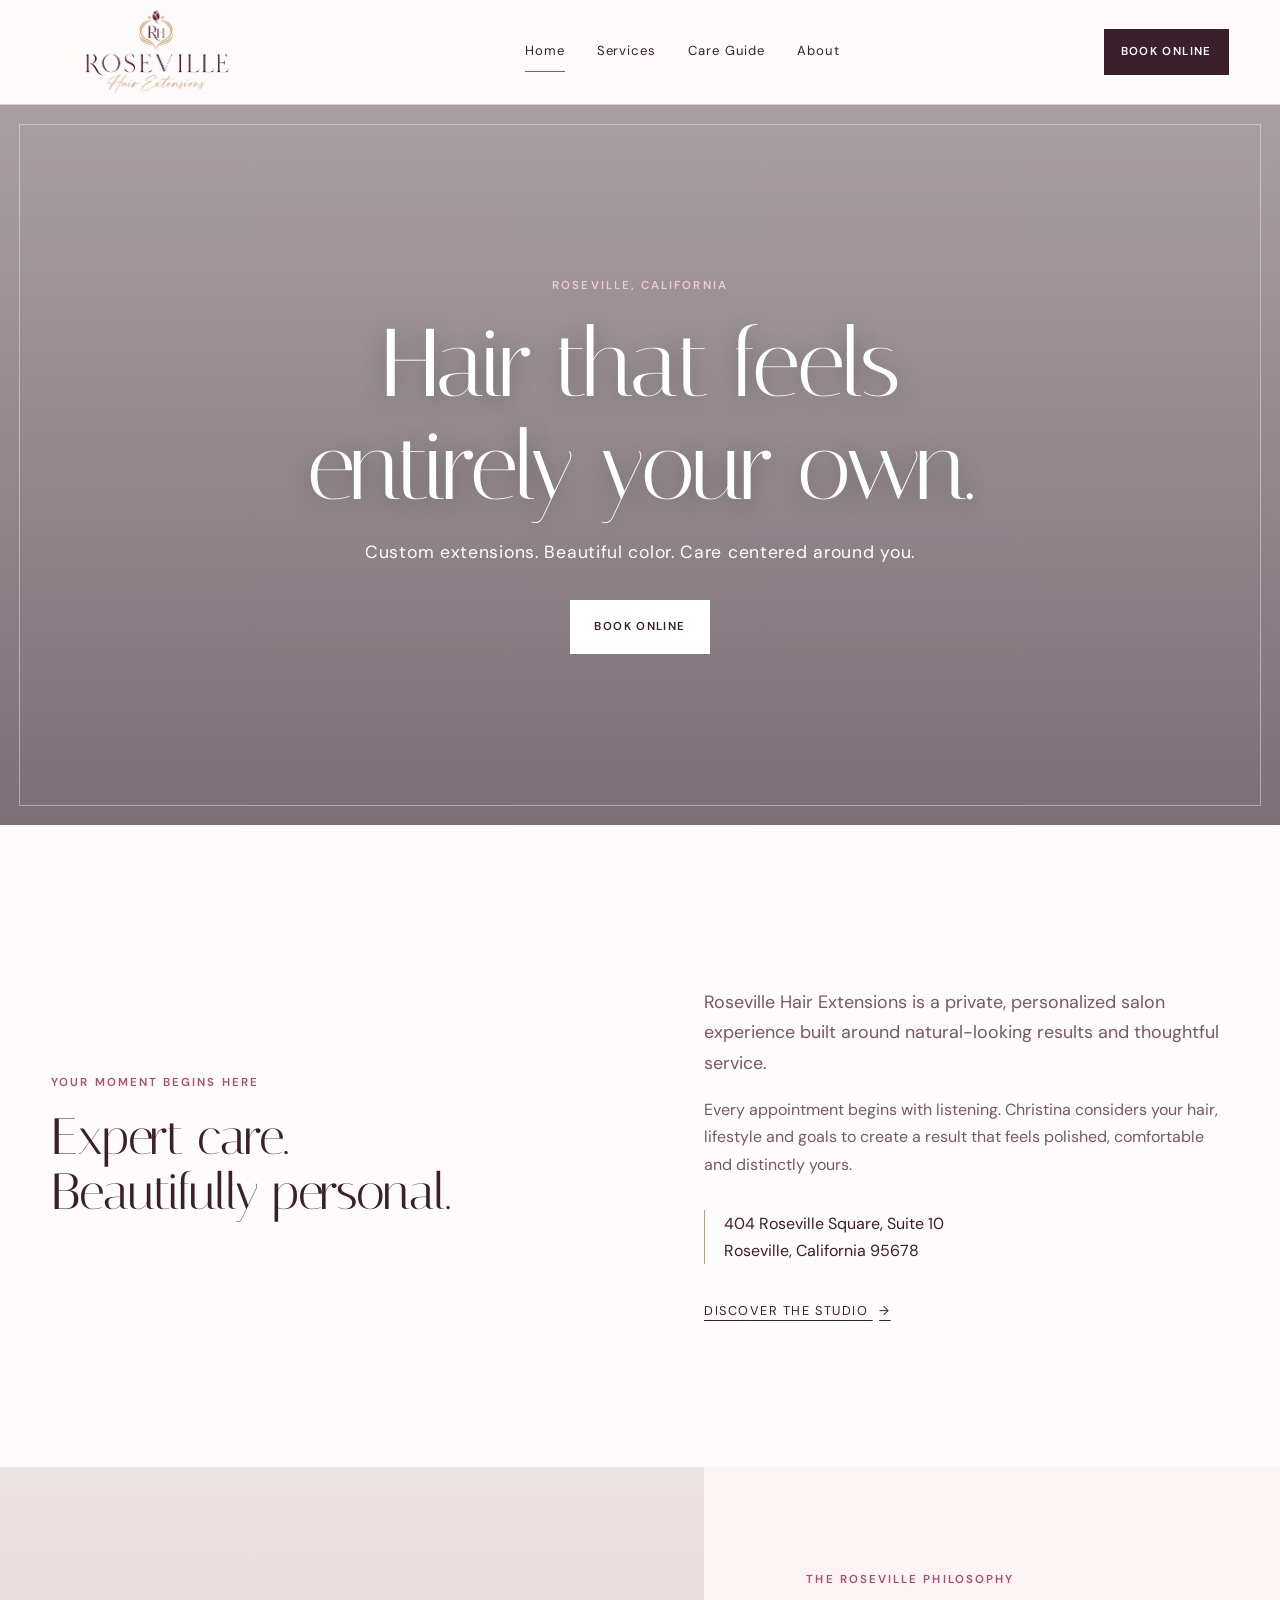
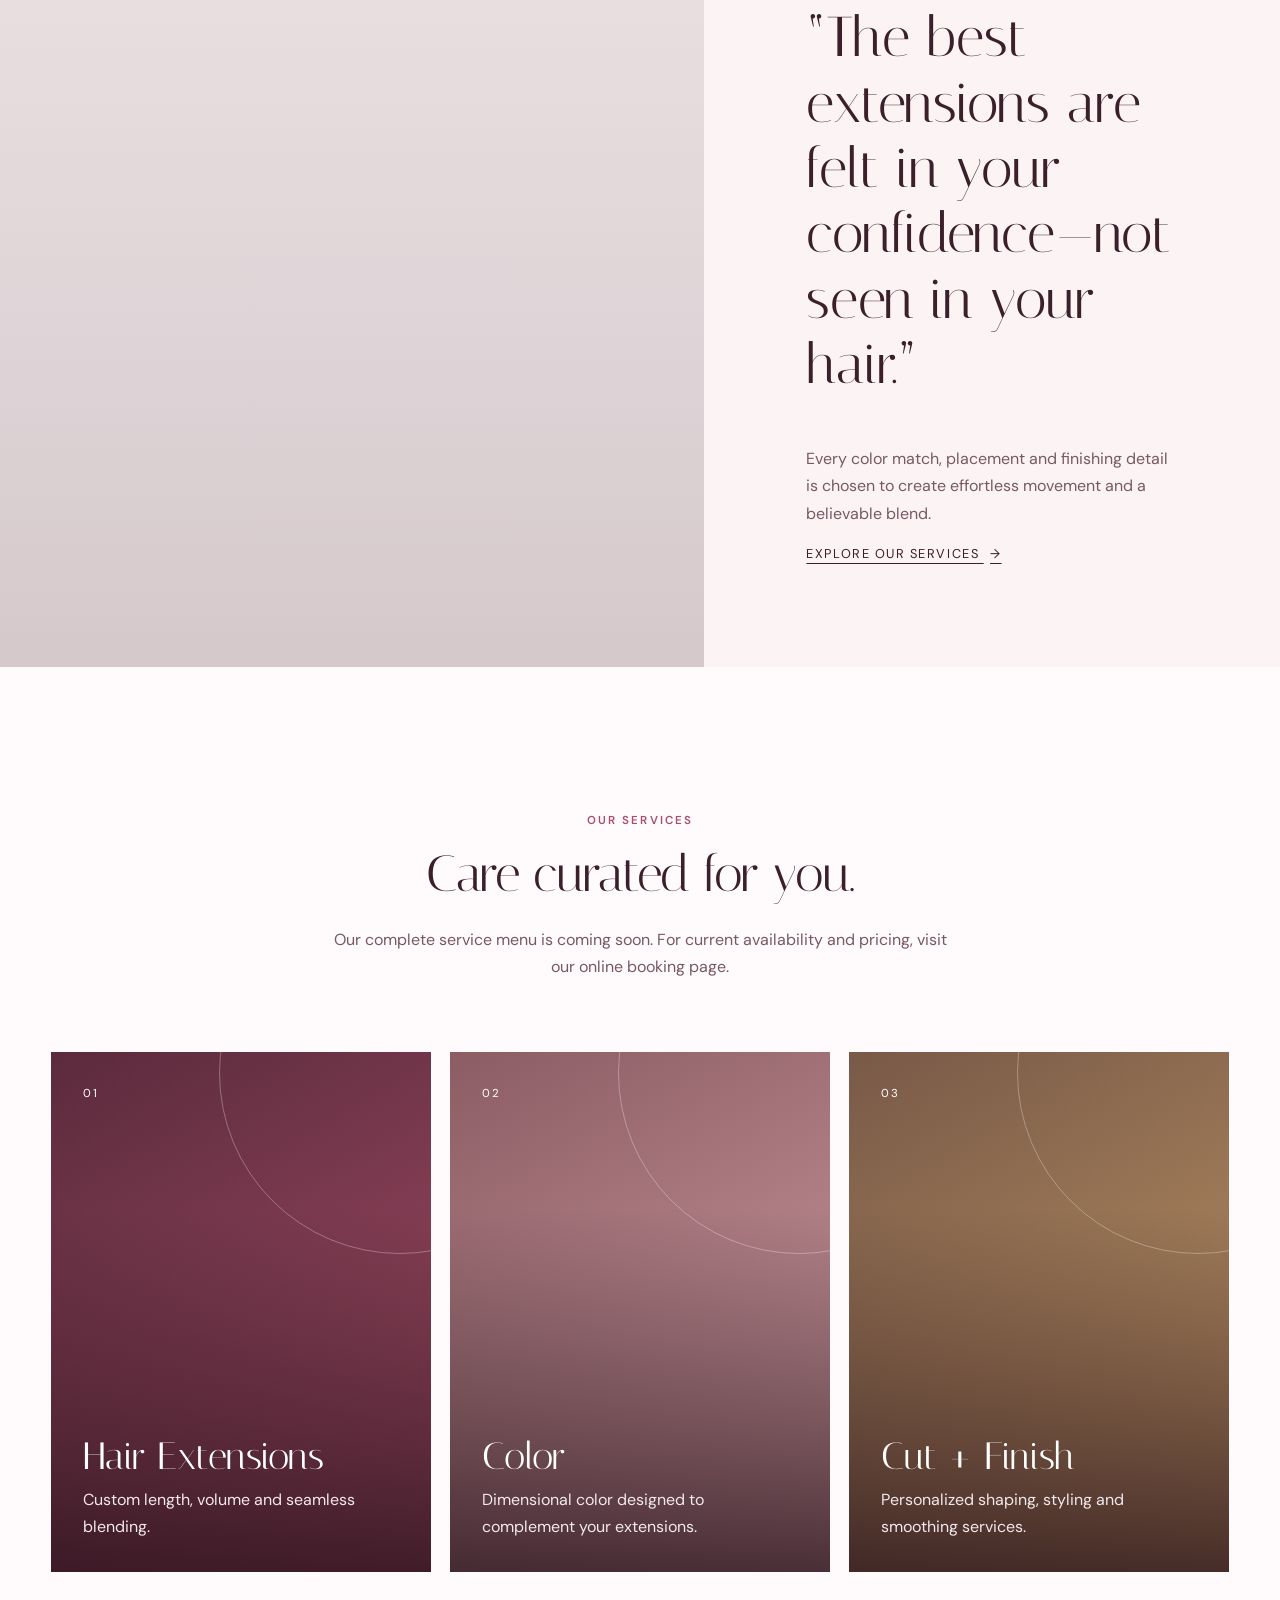
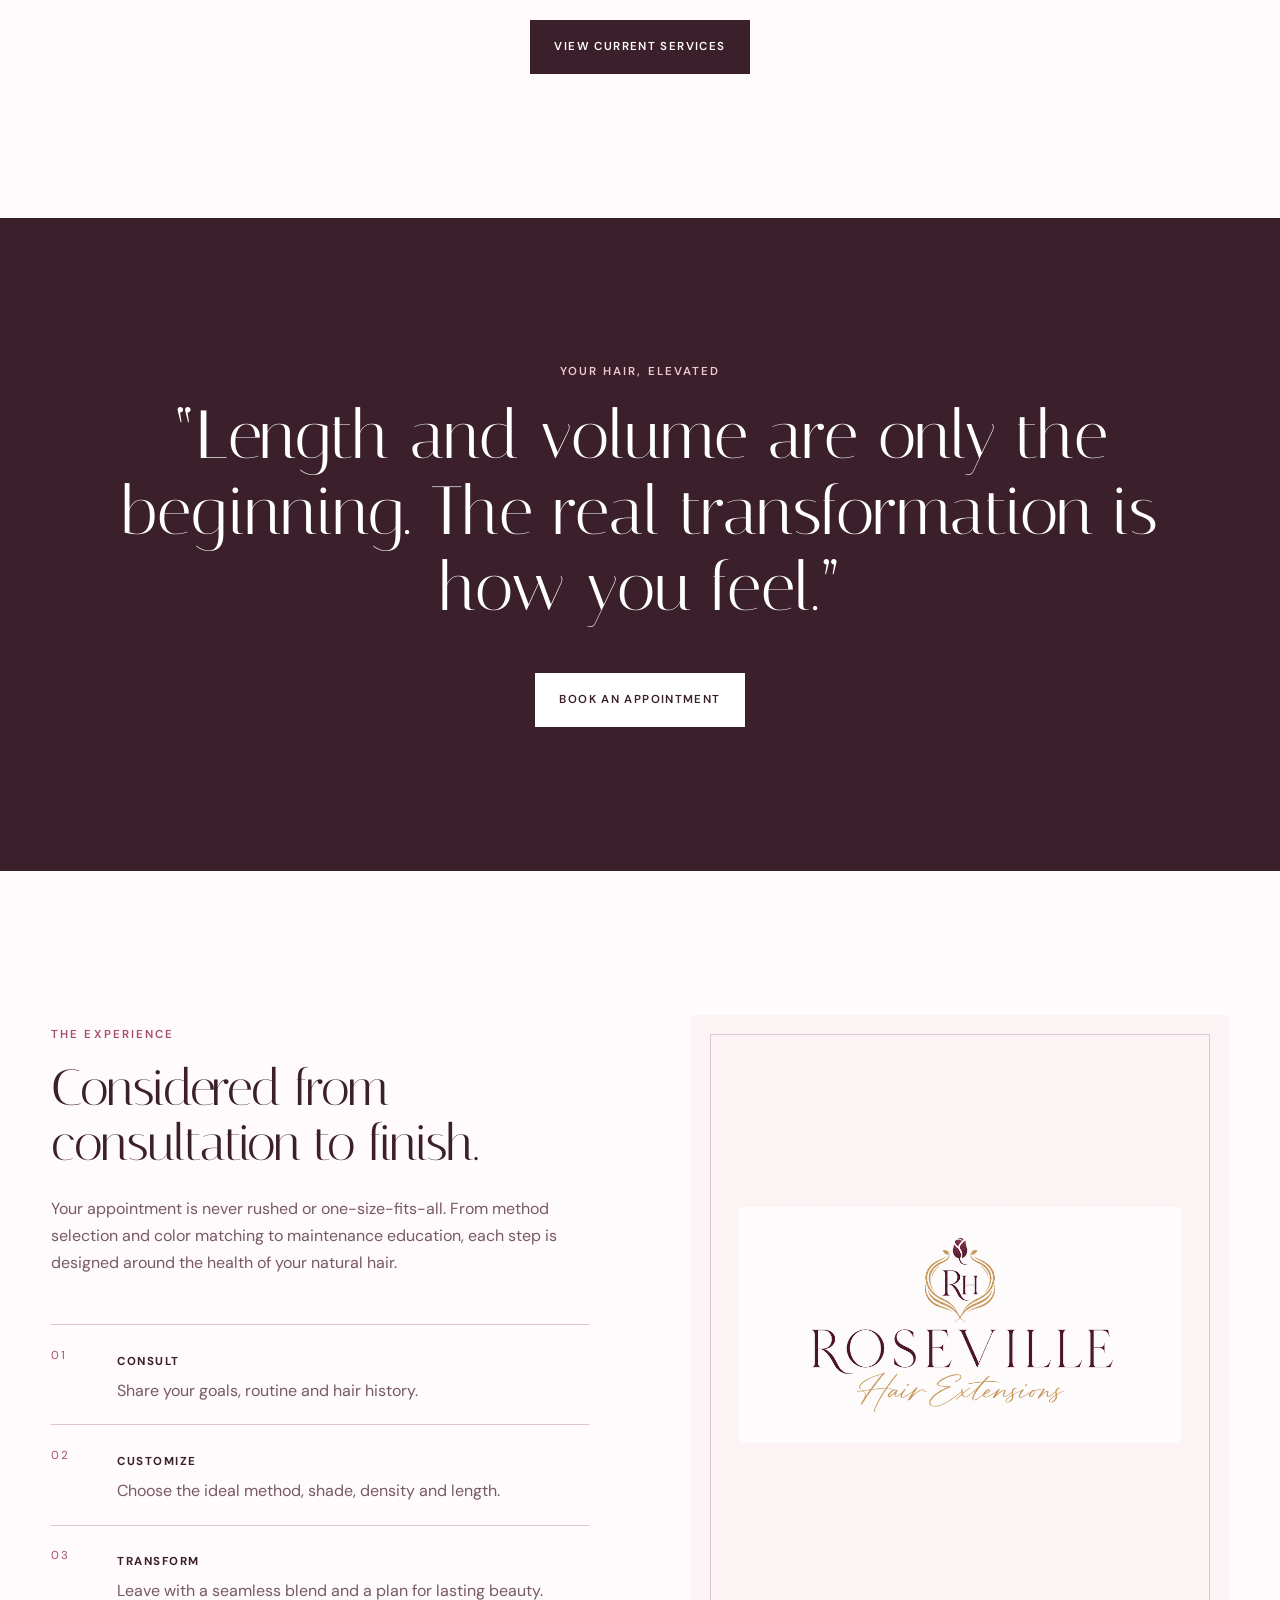
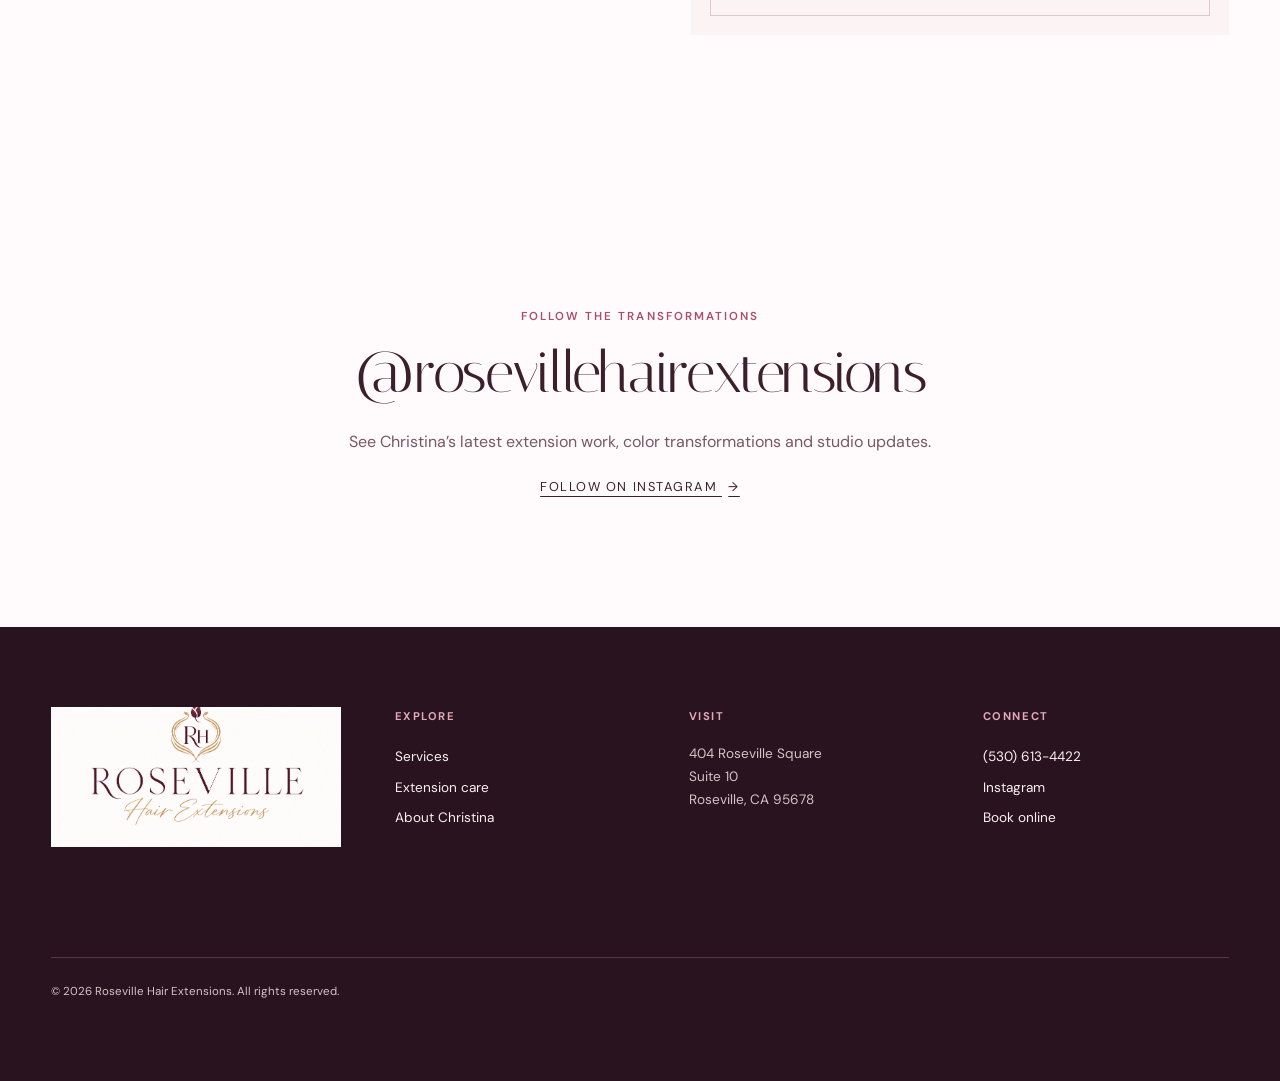
==== commit 2268c90b: "b" ====
--- a/index.html
+++ b/index.html
@@ -1,15 +1,15 @@
-﻿<!doctype html>
+<!doctype html>
 <html lang="en">
 <head>
   <meta charset="utf-8">
   <meta name="viewport" content="width=device-width, initial-scale=1">
-  <title>Luxury Hair Extensions & Custom Blending | Roseville Hair Extensions</title>
-  <meta name="description" content="Discover natural-looking, professionally installed hair extensions at Roseville Hair Extensions. Custom color matching, comfortable methods, and expert aftercare.">
+  <title>Luxury Hair Extensions in Roseville, CA | Roseville Hair Extensions</title>
+  <meta name="description" content="Custom hair extensions, dimensional color and personalized salon care in Roseville, California. Book with Roseville Hair Extensions.">
   <meta name="robots" content="index, follow">
-  <meta name="theme-color" content="#38251f">
+  <meta name="theme-color" content="#3b1f2b">
   <meta property="og:type" content="website">
   <meta property="og:title" content="Roseville Hair Extensions | Length. Volume. Confidence.">
-  <meta property="og:description" content="Premium hair extensions, personalized to look and feel like you.">
+  <meta property="og:description" content="Premium hair extensions and personalized salon care in Roseville, California.">
   <meta property="og:image" content="assets/og-roseville-hair-extensions.png">
   <meta name="twitter:card" content="summary_large_image">
   <link rel="stylesheet" href="styles.css">
@@ -18,117 +18,130 @@
     "@context": "https://schema.org",
     "@type": "HairSalon",
     "name": "Roseville Hair Extensions",
-    "description": "A boutique hair studio specializing in custom, natural-looking hair extensions.",
+    "description": "A boutique Roseville salon specializing in custom hair extensions, hair color and haircuts.",
+    "url": "https://www.vagaro.com/rhswithchristinabarnes",
+    "telephone": "+1-530-613-4422",
+    "address": {
+      "@type": "PostalAddress",
+      "streetAddress": "404 Roseville Square, Suite 10",
+      "addressLocality": "Roseville",
+      "addressRegion": "CA",
+      "postalCode": "95678",
+      "addressCountry": "US"
+    },
     "priceRange": "$$$",
-    "serviceType": ["Hair extensions", "Hair extension consultation", "Hair extension maintenance"]
+    "serviceType": ["Hair extensions", "Hair color", "Haircuts", "Hair extension maintenance"]
   }
   </script>
 </head>
 <body>
   <a class="skip-link" href="#main">Skip to content</a>
-  <header class="site-header">
+  <header class="site-header editorial-header">
     <div class="nav-shell">
-      <a class="brand" href="index.html" aria-label="Roseville Hair Extensions home"><span>Roseville</span><small>Hair Extensions</small></a>
+      <a class="brand brand-image" href="index.html" aria-label="Roseville Hair Extensions home">
+        <img src="assets/roseville-hair-extensions-logo-original.png" alt="Roseville Hair Extensions">
+      </a>
       <nav aria-label="Primary navigation">
         <a class="active" href="index.html" aria-current="page">Home</a>
-        <a href="extensions.html">Extensions</a>
+        <a href="extensions.html">Services</a>
         <a href="care.html">Care Guide</a>
         <a href="about.html">About</a>
       </nav>
-      <a class="button button-small desktop-cta" href="https://www.vagaro.com/rhswithchristinabarnes" target="_blank" rel="noopener noreferrer">Book a consultation</a>
+      <a class="button button-small desktop-cta" href="https://www.vagaro.com/rhswithchristinabarnes" target="_blank" rel="noopener noreferrer">Book online</a>
     </div>
   </header>
 
   <main id="main">
-    <section class="hero">
-      <div class="hero-copy">
-        <p class="eyebrow">Custom hair extensions, thoughtfully applied</p>
-        <h1>More than length.<br><em>A feeling.</em></h1>
-        <p class="lead">Natural movement, seamless color and a comfortable fit&mdash;created around your hair, your routine and the way you want to feel.</p>
-        <div class="button-row">
-          <a class="button" href="https://www.vagaro.com/rhswithchristinabarnes" target="_blank" rel="noopener noreferrer">Start your transformation</a>
-          <a class="text-link" href="extensions.html">Explore our methods <span aria-hidden="true">&rarr;</span></a>
-        </div>
-        <div class="trust-row" aria-label="Service highlights">
-          <span>01 <strong>Custom matched</strong></span>
-          <span>02 <strong>Comfort first</strong></span>
-          <span>03 <strong>Stylist guided</strong></span>
-        </div>
-      </div>
-      <div class="hero-image" role="img" aria-label="Woman with long, glossy brunette hair">
-        <div class="image-note"><strong>Made to disappear.</strong><span>So your confidence can show.</span></div>
+    <section class="editorial-hero">
+      <div class="editorial-hero-content">
+        <p class="eyebrow eyebrow-light">Roseville, California</p>
+        <h1>Hair that feels<br>entirely your own.</h1>
+        <p>Custom extensions. Beautiful color. Care centered around you.</p>
+        <a class="button button-light" href="https://www.vagaro.com/rhswithchristinabarnes" target="_blank" rel="noopener noreferrer">Book online</a>
       </div>
     </section>
 
-    <section class="intro section">
-      <div>
-        <p class="eyebrow">The Roseville difference</p>
-        <h2>Extensions should look like they grew there.</h2>
+    <section class="welcome section">
+      <div class="welcome-title">
+        <p class="eyebrow">Your moment begins here</p>
+        <h2>Expert care.<br>Beautifully personal.</h2>
       </div>
-      <div>
-        <p>Every installation begins with a detailed consultation. We consider your density, texture, color, lifestyle and long-term hair goals before recommending a method.</p>
-        <a class="text-link" href="about.html">Meet the studio <span aria-hidden="true">&rarr;</span></a>
+      <div class="welcome-copy">
+        <p class="lead-small">Roseville Hair Extensions is a private, personalized salon experience built around natural-looking results and thoughtful service.</p>
+        <p>Every appointment begins with listening. Christina considers your hair, lifestyle and goals to create a result that feels polished, comfortable and distinctly yours.</p>
+        <address>404 Roseville Square, Suite 10<br>Roseville, California 95678</address>
+        <a class="text-link" href="about.html">Discover the studio <span aria-hidden="true">&rarr;</span></a>
       </div>
     </section>
 
-    <section class="services section">
-      <article class="service-feature">
-        <div class="method-number">01</div>
-        <h3>Hand-tied wefts</h3>
-        <p>Full, flexible volume with minimal points of contact and beautifully natural movement.</p>
-        <a href="extensions.html#hand-tied" aria-label="Learn about hand-tied weft extensions">Discover the method</a>
-      </article>
-      <article class="service-feature">
-        <div class="method-number">02</div>
-        <h3>K-tip extensions</h3>
-        <p>Lightweight, strand-by-strand placement for flexible styling and nearly invisible bonds.</p>
-        <a href="extensions.html#k-tip" aria-label="Learn about K-tip extensions">Discover the method</a>
-      </article>
-      <article class="service-feature">
-        <div class="method-number">03</div>
-        <h3>Tape-in extensions</h3>
-        <p>A low-profile option that adds polished length and volume with an efficient application.</p>
-        <a href="extensions.html#tape-in" aria-label="Learn about tape-in extensions">Discover the method</a>
-      </article>
+    <section class="editorial-quote">
+      <div class="quote-image" role="img" aria-label="Professional hair extension service in a modern salon"></div>
+      <div class="quote-copy">
+        <p class="eyebrow">The Roseville philosophy</p>
+        <blockquote>&ldquo;The best extensions are felt in your confidence&mdash;not seen in your hair.&rdquo;</blockquote>
+        <p>Every color match, placement and finishing detail is chosen to create effortless movement and a believable blend.</p>
+        <a class="text-link" href="extensions.html">Explore our services <span aria-hidden="true">&rarr;</span></a>
+      </div>
     </section>
 
-    <section class="process section">
-      <div class="process-card">
-        <p class="eyebrow">Your experience</p>
-        <h2>Personal from the first conversation.</h2>
-        <ol class="steps">
-          <li><span>1</span><div><strong>Consult</strong><p>Talk through your goals, routine and hair history.</p></div></li>
-          <li><span>2</span><div><strong>Customize</strong><p>Select the right method, length, density and color blend.</p></div></li>
-          <li><span>3</span><div><strong>Transform</strong><p>Enjoy a precise installation, seamless cut and finished style.</p></div></li>
+    <section class="service-showcase section">
+      <div class="section-heading-center">
+        <p class="eyebrow">Our services</p>
+        <h2>Care curated for you.</h2>
+        <p>Our complete service menu is coming soon. For current availability and pricing, visit our online booking page.</p>
+      </div>
+      <div class="service-tiles">
+        <a class="service-tile tile-extensions" href="extensions.html">
+          <span>01</span><div><h3>Hair Extensions</h3><p>Custom length, volume and seamless blending.</p></div>
+        </a>
+        <a class="service-tile tile-color" href="extensions.html">
+          <span>02</span><div><h3>Color</h3><p>Dimensional color designed to complement your extensions.</p></div>
+        </a>
+        <a class="service-tile tile-cut" href="extensions.html">
+          <span>03</span><div><h3>Cut + Finish</h3><p>Personalized shaping, styling and smoothing services.</p></div>
+        </a>
+      </div>
+      <div class="centered-action">
+        <a class="button" href="https://www.vagaro.com/rhswithchristinabarnes" target="_blank" rel="noopener noreferrer">View current services</a>
+      </div>
+    </section>
+
+    <section class="statement">
+      <p class="eyebrow eyebrow-light">Your hair, elevated</p>
+      <blockquote>&ldquo;Length and volume are only the beginning. The real transformation is how you feel.&rdquo;</blockquote>
+      <a class="button button-light" href="https://www.vagaro.com/rhswithchristinabarnes" target="_blank" rel="noopener noreferrer">Book an appointment</a>
+    </section>
+
+    <section class="experience section">
+      <div class="experience-copy">
+        <p class="eyebrow">The experience</p>
+        <h2>Considered from consultation to finish.</h2>
+        <p>Your appointment is never rushed or one-size-fits-all. From method selection and color matching to maintenance education, each step is designed around the health of your natural hair.</p>
+        <ol class="editorial-steps">
+          <li><span>01</span><div><strong>Consult</strong><p>Share your goals, routine and hair history.</p></div></li>
+          <li><span>02</span><div><strong>Customize</strong><p>Choose the ideal method, shade, density and length.</p></div></li>
+          <li><span>03</span><div><strong>Transform</strong><p>Leave with a seamless blend and a plan for lasting beauty.</p></div></li>
         </ol>
       </div>
-      <div class="process-image" role="img" aria-label="Professional stylist applying extensions in a salon"></div>
+      <div class="experience-visual">
+        <img src="assets/roseville-hair-extensions-logo-original.png" alt="Roseville Hair Extensions">
+      </div>
     </section>
 
-    <section class="testimonial section">
-      <p class="stars" aria-label="Five stars">&#9733;&#9733;&#9733;&#9733;&#9733;</p>
-      <blockquote>&ldquo;They move like my own hair, match perfectly and feel incredibly light. I finally have the fullness I&rsquo;ve always wanted.&rdquo;</blockquote>
-      <p>&mdash; A Roseville guest</p>
-    </section>
-
-    <section class="cta section">
-      <p class="eyebrow">Your best hair starts here</p>
-      <h2>Ready to feel the difference?</h2>
-      <p>Tell us about your dream hair and we&rsquo;ll guide you toward the best extension method for your needs.</p>
-      <a class="button button-light" href="https://www.vagaro.com/rhswithchristinabarnes" target="_blank" rel="noopener noreferrer">Request a consultation</a>
+    <section class="social-band section">
+      <p class="eyebrow">Follow the transformations</p>
+      <h2>@rosevillehairextensions</h2>
+      <p>See Christina&rsquo;s latest extension work, color transformations and studio updates.</p>
+      <a class="text-link" href="https://www.instagram.com/rosevillehairextensions/" target="_blank" rel="noopener noreferrer">Follow on Instagram <span aria-hidden="true">&rarr;</span></a>
     </section>
   </main>
 
-  <footer>
-    <div class="footer-brand"><span>Roseville</span><small>Hair Extensions</small></div>
-    <div><strong>Explore</strong><a href="extensions.html">Extension methods</a><a href="care.html">Aftercare</a><a href="about.html">Our studio</a></div>
-    <div><strong>Visit</strong><p>By appointment<br>Monday&ndash;Saturday</p></div>
-    <div><strong>Stay inspired</strong><p>See Christina&rsquo;s latest transformations and studio work.</p><a class="text-link light" href="https://www.instagram.com/rosevillehairextensions/" target="_blank" rel="noopener noreferrer" aria-label="Follow Roseville Hair Extensions on Instagram">Follow on Instagram &rarr;</a></div>
+  <footer class="editorial-footer">
+    <div class="footer-logo"><img src="assets/roseville-hair-extensions-logo-original.png" alt="Roseville Hair Extensions"></div>
+    <div><strong>Explore</strong><a href="extensions.html">Services</a><a href="care.html">Extension care</a><a href="about.html">About Christina</a></div>
+    <div><strong>Visit</strong><p>404 Roseville Square<br>Suite 10<br>Roseville, CA 95678</p></div>
+    <div><strong>Connect</strong><a href="tel:+15306134422">(530) 613-4422</a><a href="https://www.instagram.com/rosevillehairextensions/" target="_blank" rel="noopener noreferrer">Instagram</a><a href="https://www.vagaro.com/rhswithchristinabarnes" target="_blank" rel="noopener noreferrer">Book online</a></div>
     <p class="copyright">&copy; 2026 Roseville Hair Extensions. All rights reserved.</p>
   </footer>
 </body>
 </html>
-
-
-
-
--- a/styles.css
+++ b/styles.css
@@ -10,9 +10,8 @@
 .skip-link:focus{left:8px}
 .site-header{background:rgba(255,250,251,.96);border-bottom:1px solid var(--line);position:sticky;top:0;z-index:20;backdrop-filter:blur(12px)}
 .nav-shell{max-width:1280px;margin:auto;min-height:86px;padding:0 4vw;display:flex;align-items:center;justify-content:space-between;gap:2rem}
-.brand,.footer-brand{text-decoration:none;display:flex;flex-direction:column;line-height:1;text-align:center;text-transform:uppercase}
-.brand span,.footer-brand span{font:2rem/1 var(--serif);letter-spacing:.08em}
-.brand small,.footer-brand small{font-size:.57rem;letter-spacing:.36em;margin-top:.35rem}
+.brand,.footer-brand{text-decoration:none;display:flex;flex-direction:row;align-items:baseline;gap:.38em;line-height:1;text-align:left;white-space:nowrap}
+.brand span,.brand small,.footer-brand span,.footer-brand small{font:1.45rem/1 var(--serif);letter-spacing:.035em;text-transform:none;margin:0}
 nav{display:flex;align-items:center;gap:2rem}
 nav a{text-decoration:none;font-size:.82rem;letter-spacing:.07em;padding:.5rem 0;border-bottom:1px solid transparent}
 nav a:hover,nav a.active{border-color:var(--rose)}
@@ -65,8 +64,7 @@
 footer strong{text-transform:uppercase;letter-spacing:.14em;font-size:.7rem;margin-bottom:1rem;color:#e2a9b8}
 footer a{text-decoration:none;margin:.22rem 0}
 footer p{margin:0;color:#d8c1c8}
-.footer-brand{align-items:flex-start;text-align:left}
-.footer-brand span{font-size:2.8rem}
+.footer-brand span,.footer-brand small{font-size:2rem}
 .light{color:#fff;margin-top:1rem}
 .copyright{grid-column:1/-1;border-top:1px solid #573645;padding-top:1.5rem!important;margin-top:2rem!important;font-size:.72rem}
 .page-hero{background:var(--cream);padding:9rem max(4vw,calc((100vw - 1180px)/2));text-align:center}
@@ -130,7 +128,7 @@
 
 @media(max-width:900px){
   .nav-shell{min-height:auto;padding:1rem 4vw;flex-wrap:wrap;gap:.7rem}
-  .brand{align-items:flex-start}
+  .brand{align-items:baseline}
   .nav-shell nav{order:3;width:100%;justify-content:space-between;gap:.5rem;border-top:1px solid var(--line);padding-top:.6rem}
   .nav-shell nav a{font-size:.72rem}
   .desktop-cta{display:none}
@@ -152,6 +150,7 @@
 @media(max-width:600px){
   body{font-size:15px}
   .nav-shell nav a{font-size:.65rem;letter-spacing:.02em}
+  .brand span,.brand small{font-size:1.15rem;letter-spacing:.025em}
   h1{font-size:3.2rem}
   .hero-copy{padding-top:4rem}
   .hero-image{min-height:105vw}
@@ -176,3 +175,86 @@
   footer{grid-template-columns:1fr;padding:4rem 6vw}
 }
 @media(prefers-reduced-motion:reduce){html{scroll-behavior:auto}.button{transition:none}}
+
+/* Editorial redesign */
+.editorial-header .nav-shell{min-height:104px}
+.brand-image{display:block;width:210px;height:84px;overflow:hidden;white-space:normal;flex:0 0 210px}
+.brand-image img{display:block;width:210px;max-width:none;transform:translateY(-14px)}
+.editorial-hero{min-height:clamp(650px,80vh,860px);display:grid;place-items:center;text-align:center;color:#fff;position:relative;background:linear-gradient(rgba(28,12,20,.38),rgba(28,12,20,.58)),url("https://images.unsplash.com/photo-1634449571017-5fecfd26ad76?auto=format&fit=crop&q=88&w=2200") center 38%/cover}
+.editorial-hero::after{content:"";position:absolute;inset:1.2rem;border:1px solid rgba(255,255,255,.4);pointer-events:none}
+.editorial-hero-content{position:relative;z-index:1;max-width:850px;padding:7rem 5vw}
+.editorial-hero h1{font-size:clamp(4rem,7.5vw,7.6rem);letter-spacing:-.03em;margin-bottom:1.2rem;text-shadow:0 3px 24px rgba(0,0,0,.25)}
+.editorial-hero-content>p:not(.eyebrow){font-size:1.1rem;letter-spacing:.04em;margin:0 auto 2rem}
+.eyebrow-light{color:#f0c7d2}
+.welcome{display:grid;grid-template-columns:1fr 1fr;gap:10vw;align-items:center;padding-top:9rem;padding-bottom:9rem}
+.welcome-title h2{margin:0}
+.welcome-copy{max-width:560px}
+.welcome-copy>p{color:var(--muted)}
+.welcome-copy address{font-style:normal;border-left:1px solid var(--gold);padding-left:1.2rem;margin:2rem 0;color:var(--ink)}
+.editorial-quote{display:grid;grid-template-columns:1.1fr .9fr;min-height:720px;background:var(--cream)}
+.quote-image{background:linear-gradient(rgba(59,31,43,.08),rgba(59,31,43,.2)),url("https://images.unsplash.com/photo-1634449571017-5fecfd26ad76?auto=format&fit=crop&q=86&w=1600") center/cover}
+.quote-copy{padding:clamp(4rem,8vw,9rem);display:flex;flex-direction:column;justify-content:center}
+.quote-copy blockquote{font:clamp(2.6rem,4.4vw,4.8rem)/1.16 var(--serif);margin:0 0 2rem}
+.quote-copy>p:not(.eyebrow){color:var(--muted)}
+.service-showcase{padding-top:9rem;padding-bottom:9rem}
+.section-heading-center{text-align:center;max-width:760px;margin:0 auto 4.5rem}
+.section-heading-center>p:last-child{color:var(--muted);max-width:620px;margin-left:auto;margin-right:auto}
+.service-tiles{display:grid;grid-template-columns:repeat(3,1fr);gap:1.2rem}
+.service-tile{position:relative;min-height:520px;display:flex;flex-direction:column;justify-content:space-between;padding:2rem;color:#fff;text-decoration:none;overflow:hidden;background:linear-gradient(150deg,#5c2b3d,#a84f69)}
+.service-tile::before{content:"";position:absolute;inset:0;background:linear-gradient(0deg,rgba(35,14,23,.78),rgba(35,14,23,.02) 70%);transition:.35s}
+.service-tile::after{content:"";position:absolute;width:360px;height:360px;border:1px solid rgba(255,255,255,.3);border-radius:50%;top:-160px;right:-150px;transition:.35s}
+.service-tile:hover::before{background:linear-gradient(0deg,rgba(35,14,23,.88),rgba(35,14,23,.14) 70%)}
+.service-tile:hover::after{transform:scale(1.12)}
+.service-tile>span,.service-tile>div{position:relative;z-index:1}
+.service-tile>span{font-size:.72rem;letter-spacing:.18em}
+.service-tile h3{font-size:clamp(2rem,3vw,3.4rem);margin-bottom:.5rem}
+.service-tile p{margin:0;max-width:300px;color:#f3e9ec}
+.tile-color{background:linear-gradient(150deg,#8e5e65,#d4a3a8)}
+.tile-cut{background:linear-gradient(150deg,#7a5b49,#c49a66)}
+.centered-action{text-align:center;margin-top:3rem}
+.statement{background:var(--ink);color:#fff;text-align:center;padding:9rem 5vw}
+.statement blockquote{font:clamp(2.8rem,5.3vw,5.8rem)/1.12 var(--serif);max-width:1100px;margin:0 auto 3rem}
+.experience{display:grid;grid-template-columns:1fr 1fr;gap:8vw;align-items:center;padding-top:9rem;padding-bottom:9rem}
+.experience-copy>p:not(.eyebrow){color:var(--muted)}
+.editorial-steps{list-style:none;margin:3rem 0 0;padding:0}
+.editorial-steps li{display:grid;grid-template-columns:50px 1fr;gap:1rem;padding:1.3rem 0;border-top:1px solid var(--line)}
+.editorial-steps li>span{color:var(--rose);font-size:.72rem;letter-spacing:.12em}
+.editorial-steps strong{text-transform:uppercase;font-size:.72rem;letter-spacing:.13em}
+.editorial-steps p{margin:.2rem 0 0;color:var(--muted)}
+.experience-visual{min-height:620px;background:var(--cream);display:grid;place-items:center;padding:3rem;position:relative}
+.experience-visual::before{content:"";position:absolute;inset:1.2rem;border:1px solid var(--line)}
+.experience-visual img{position:relative;z-index:1;width:min(620px,100%)}
+.social-band{text-align:center;padding-top:8rem;padding-bottom:8rem}
+.social-band h2{font-size:clamp(2.2rem,4.5vw,4.5rem)}
+.social-band>p:not(.eyebrow){color:var(--muted)}
+.editorial-footer>.footer-logo{display:block;width:290px;height:170px;overflow:hidden;align-self:start}
+.footer-logo img{display:block;width:310px;max-width:none;transform:translate(-10px,-25px)}
+
+@media(max-width:900px){
+  .editorial-header .nav-shell{min-height:auto}
+  .brand-image{width:180px;height:72px;flex-basis:180px}
+  .brand-image img{width:180px;transform:translateY(-12px)}
+  .welcome,.editorial-quote,.experience{grid-template-columns:1fr}
+  .editorial-quote{min-height:auto}
+  .quote-image{min-height:70vw}
+  .service-tiles{grid-template-columns:1fr}
+  .service-tile{min-height:420px}
+  .experience-visual{min-height:70vw}
+}
+
+@media(max-width:600px){
+  .brand-image{width:150px;height:60px;flex-basis:150px}
+  .brand-image img{width:150px;transform:translateY(-10px)}
+  .editorial-hero{min-height:680px}
+  .editorial-hero::after{inset:.65rem}
+  .editorial-hero h1{font-size:3.6rem}
+  .welcome{padding-top:6rem;padding-bottom:6rem}
+  .quote-copy{padding:5rem 6vw}
+  .service-showcase{padding-top:6rem;padding-bottom:6rem}
+  .service-tile{min-height:360px}
+  .statement{padding:6rem 6vw}
+  .experience{padding-top:6rem;padding-bottom:6rem}
+  .experience-visual{min-height:95vw;padding:1.5rem}
+  .editorial-footer>.footer-logo{width:240px;height:145px}
+  .footer-logo img{width:260px}
+}
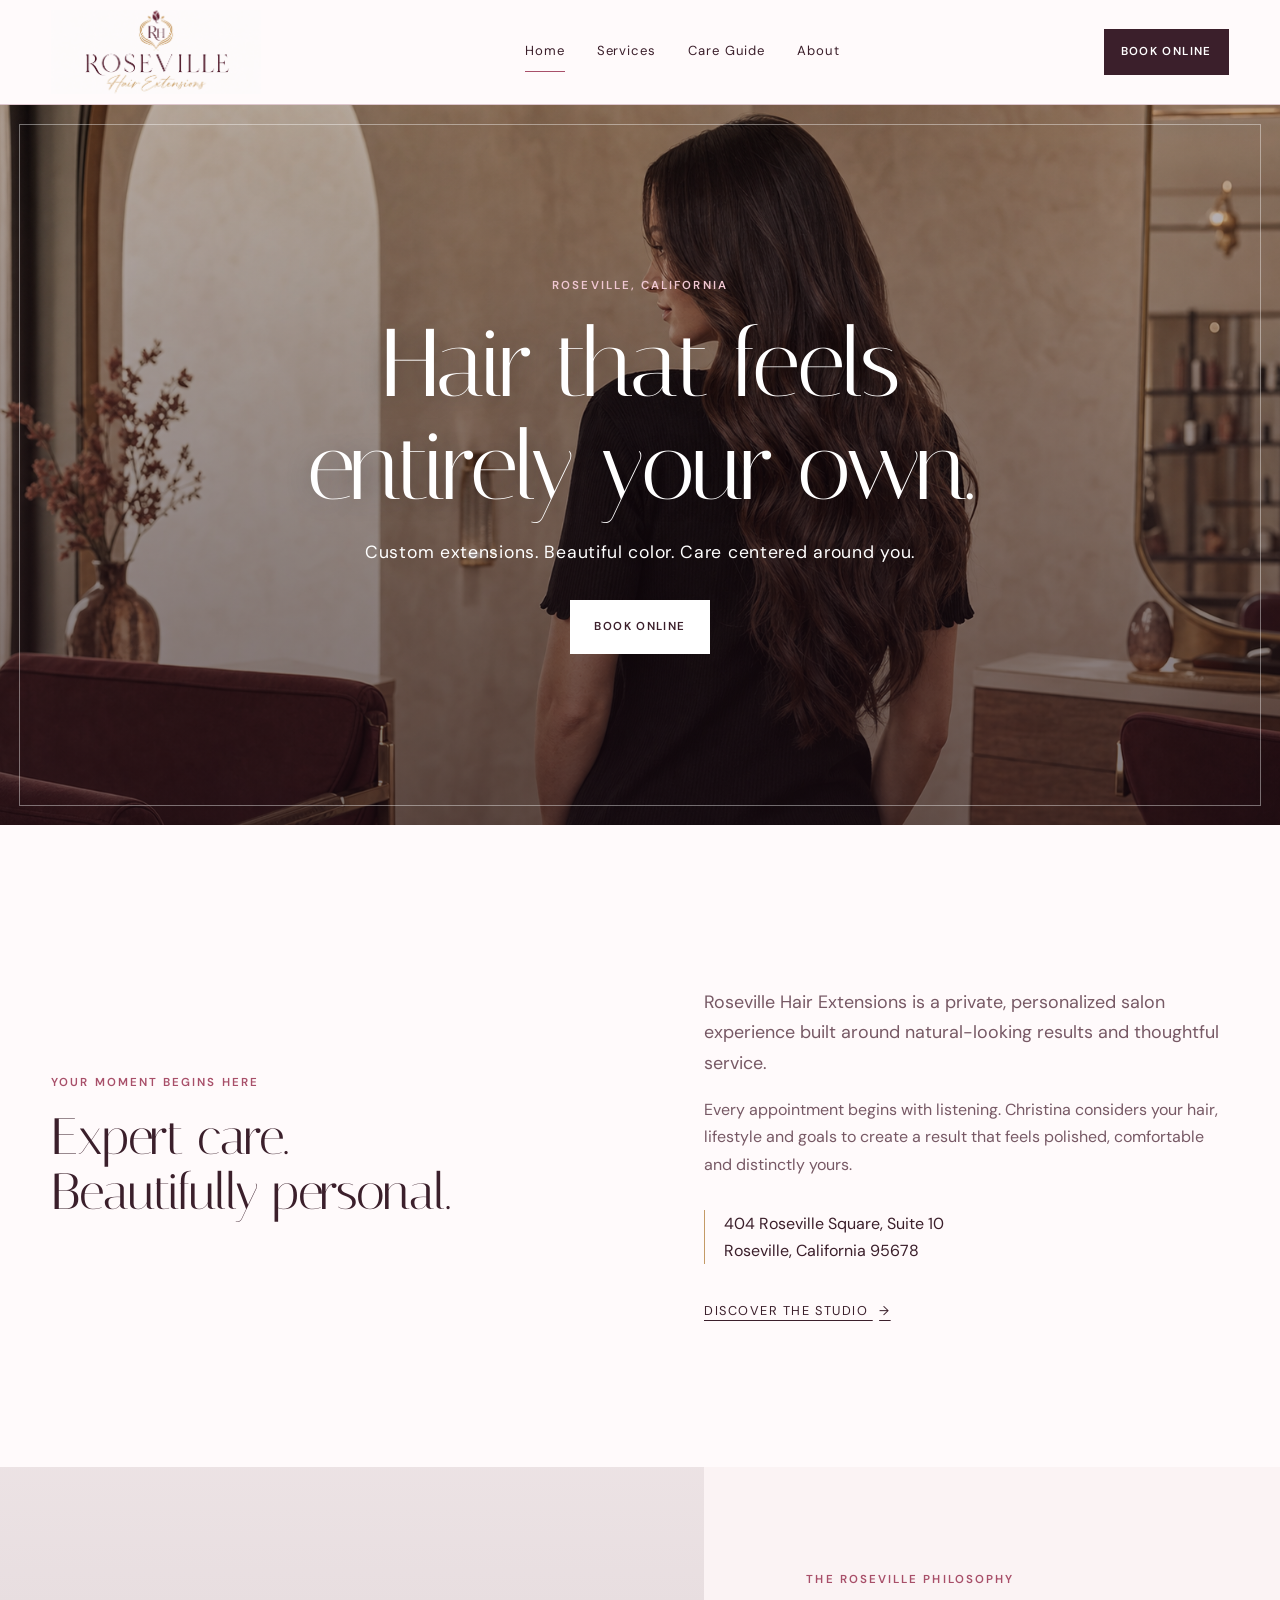
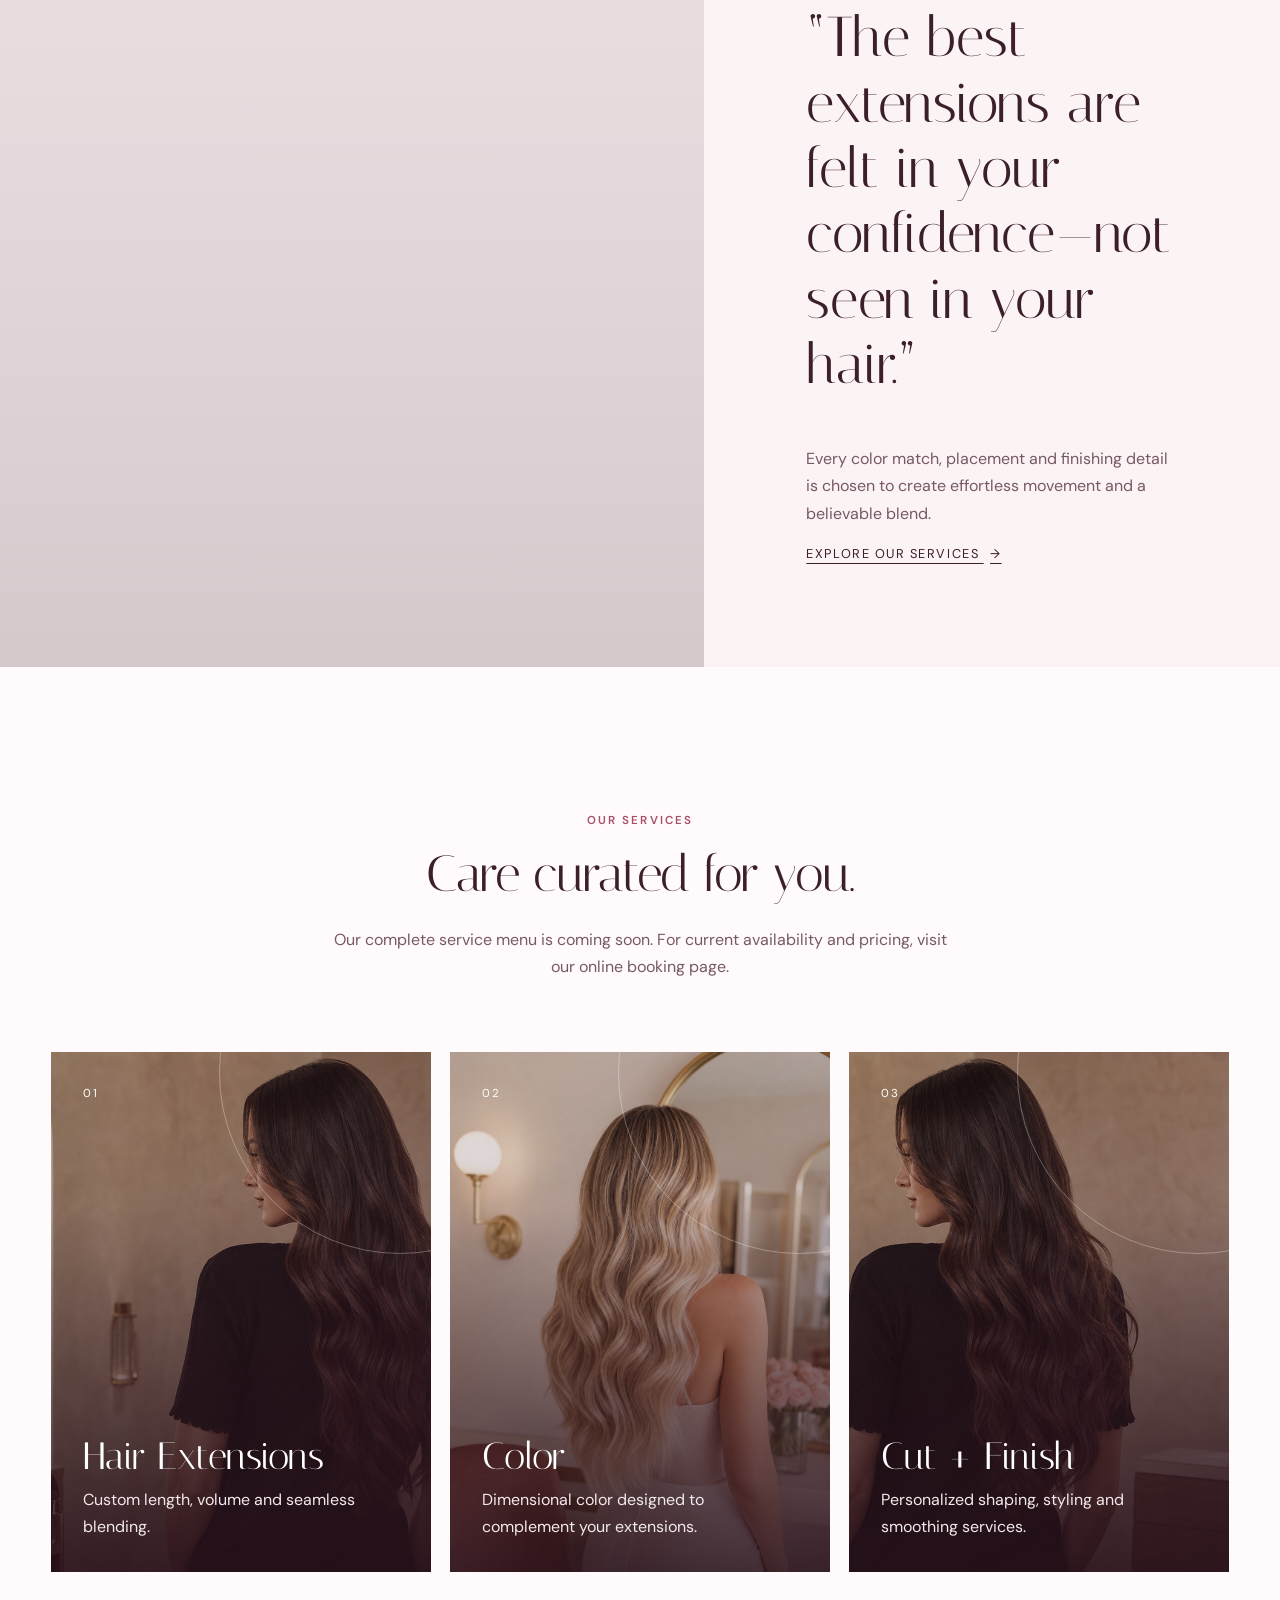
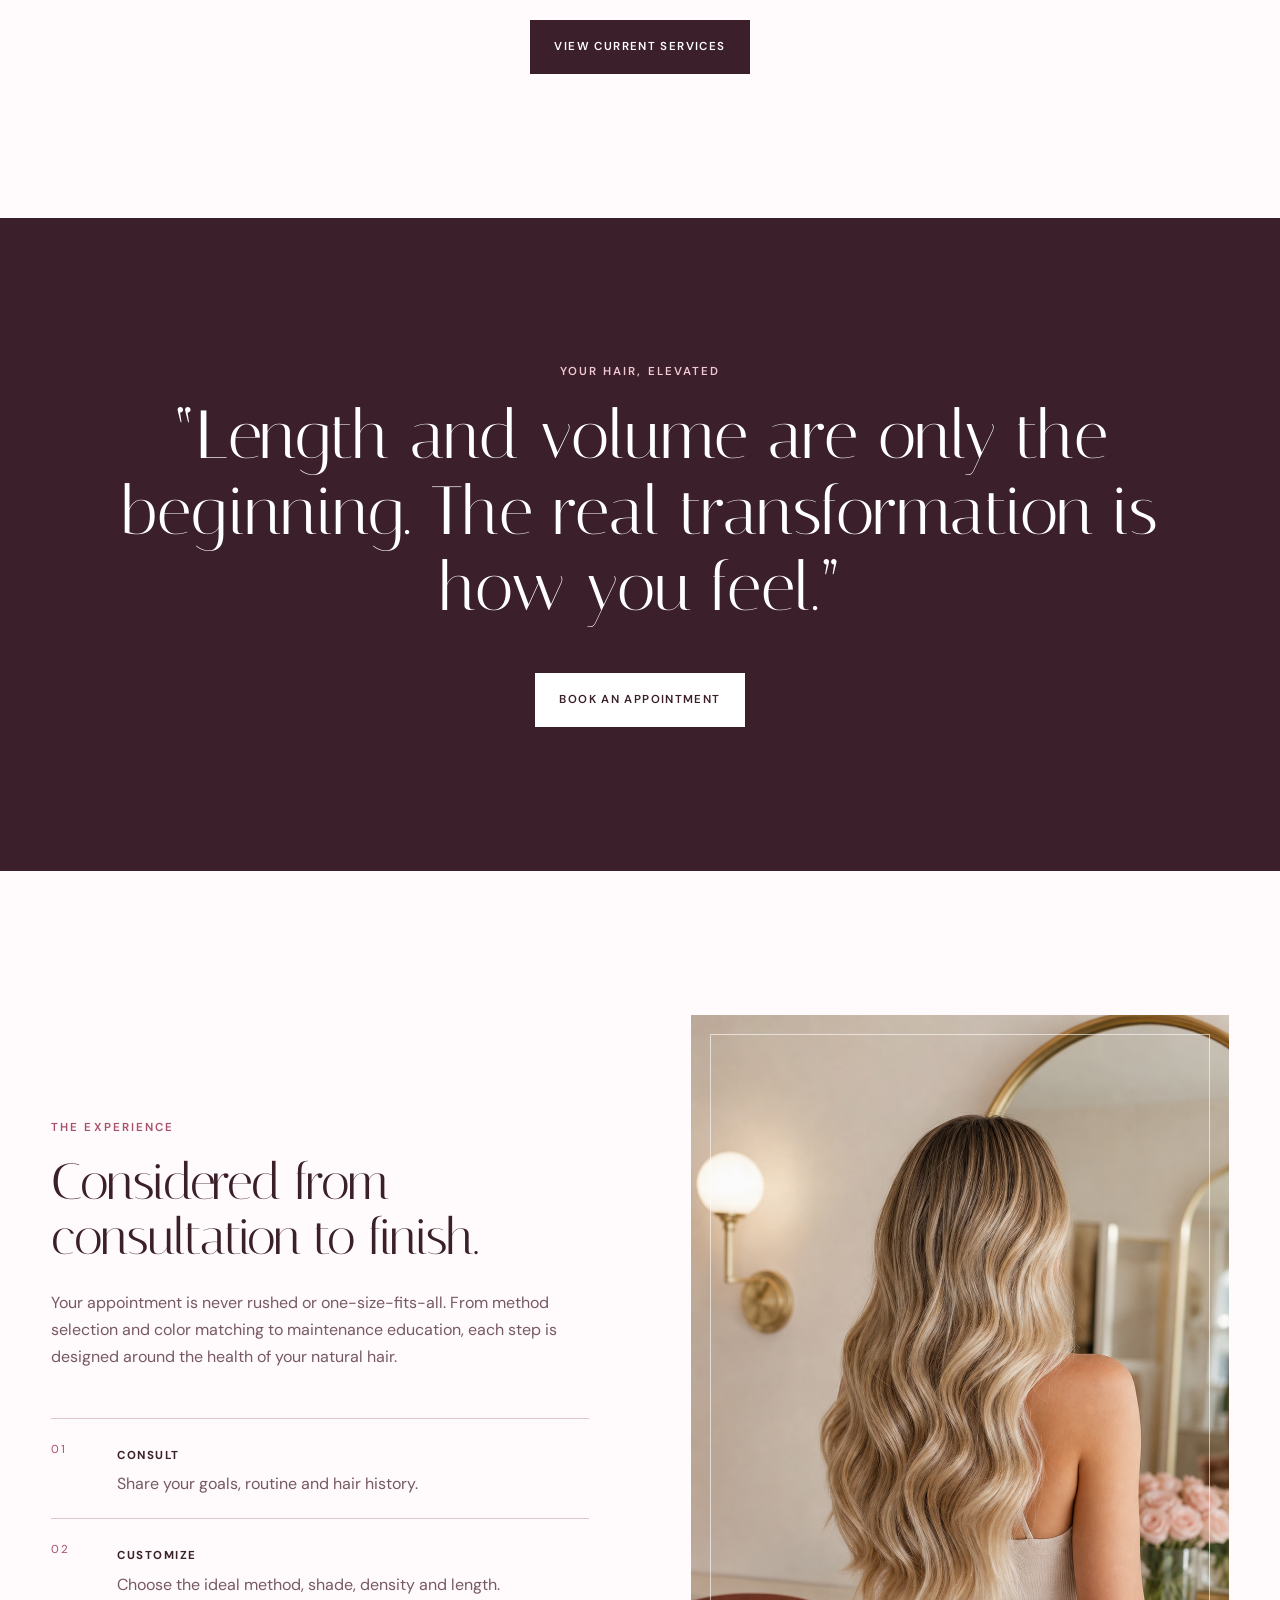
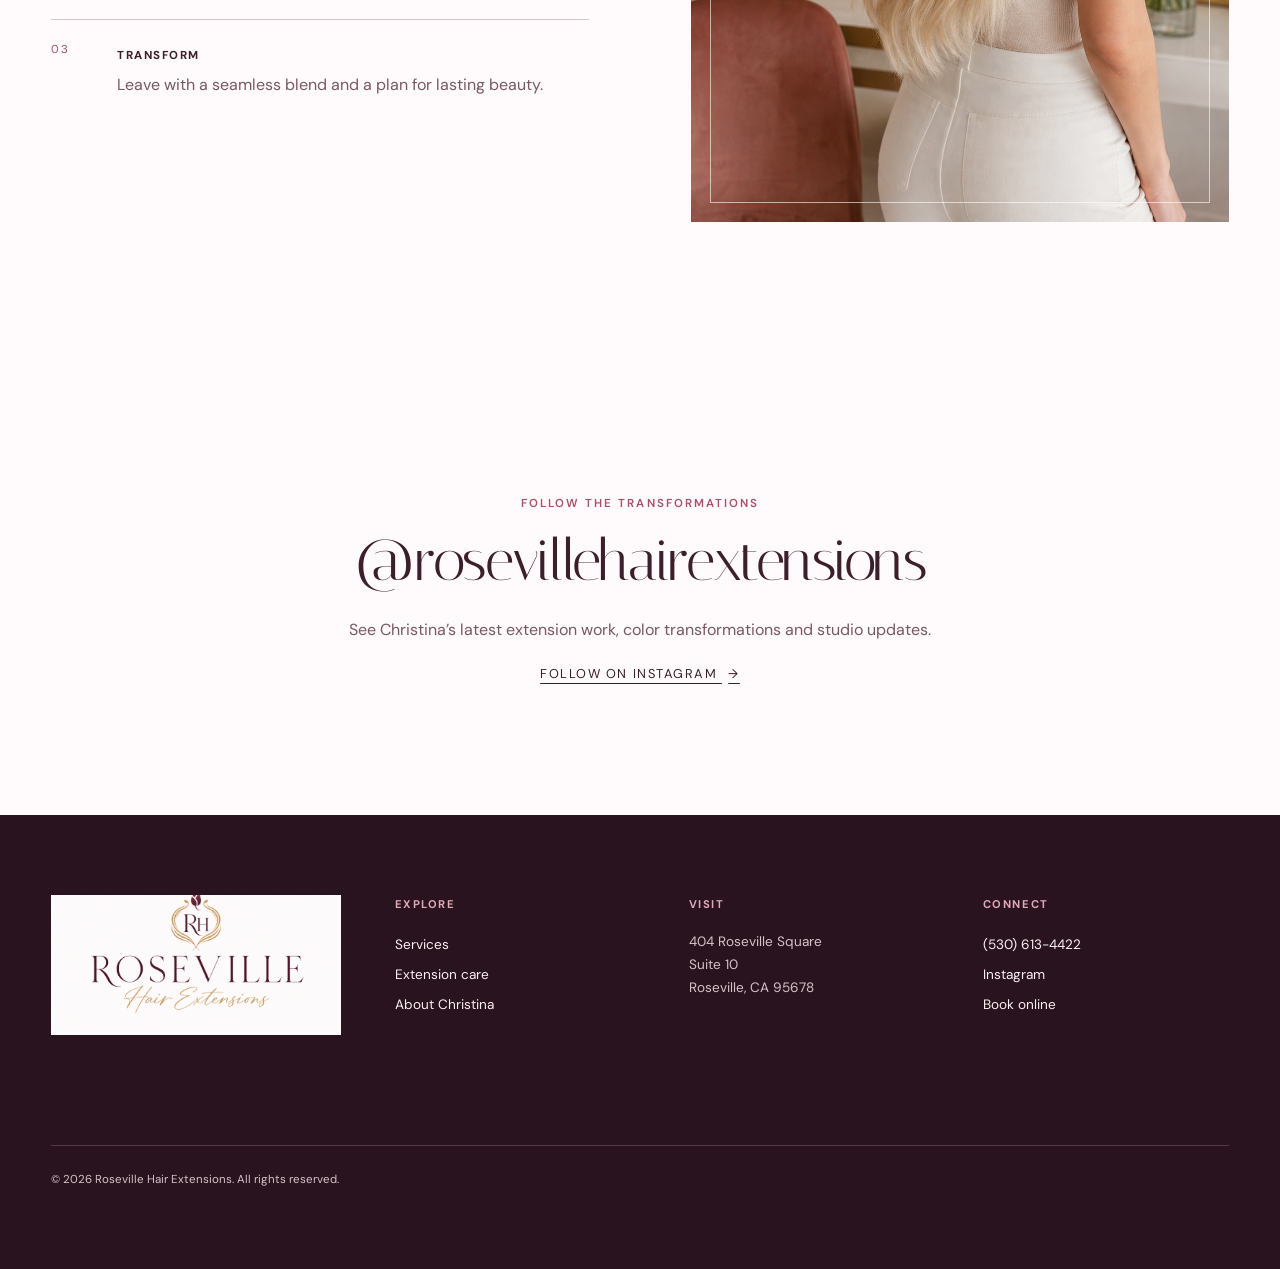
==== commit c37fc4ff: "g" ====
--- a/index.html
+++ b/index.html
@@ -123,8 +123,8 @@
           <li><span>03</span><div><strong>Transform</strong><p>Leave with a seamless blend and a plan for lasting beauty.</p></div></li>
         </ol>
       </div>
-      <div class="experience-visual">
-        <img src="assets/roseville-hair-extensions-logo-original.png" alt="Roseville Hair Extensions">
+      <div class="experience-visual photo-visual">
+        <img src="assets/brand-blonde-result.png" alt="Dimensional champagne-blonde hair with long, seamless waves">
       </div>
     </section>
 
--- a/styles.css
+++ b/styles.css
@@ -180,7 +180,7 @@
 .editorial-header .nav-shell{min-height:104px}
 .brand-image{display:block;width:210px;height:84px;overflow:hidden;white-space:normal;flex:0 0 210px}
 .brand-image img{display:block;width:210px;max-width:none;transform:translateY(-14px)}
-.editorial-hero{min-height:clamp(650px,80vh,860px);display:grid;place-items:center;text-align:center;color:#fff;position:relative;background:linear-gradient(rgba(28,12,20,.38),rgba(28,12,20,.58)),url("https://images.unsplash.com/photo-1634449571017-5fecfd26ad76?auto=format&fit=crop&q=88&w=2200") center 38%/cover}
+.editorial-hero{min-height:clamp(650px,80vh,860px);display:grid;place-items:center;text-align:center;color:#fff;position:relative;background:linear-gradient(rgba(28,12,20,.28),rgba(28,12,20,.58)),url("assets/brand-brunette-hero.png") center/cover}
 .editorial-hero::after{content:"";position:absolute;inset:1.2rem;border:1px solid rgba(255,255,255,.4);pointer-events:none}
 .editorial-hero-content{position:relative;z-index:1;max-width:850px;padding:7rem 5vw}
 .editorial-hero h1{font-size:clamp(4rem,7.5vw,7.6rem);letter-spacing:-.03em;margin-bottom:1.2rem;text-shadow:0 3px 24px rgba(0,0,0,.25)}
@@ -200,7 +200,7 @@
 .section-heading-center{text-align:center;max-width:760px;margin:0 auto 4.5rem}
 .section-heading-center>p:last-child{color:var(--muted);max-width:620px;margin-left:auto;margin-right:auto}
 .service-tiles{display:grid;grid-template-columns:repeat(3,1fr);gap:1.2rem}
-.service-tile{position:relative;min-height:520px;display:flex;flex-direction:column;justify-content:space-between;padding:2rem;color:#fff;text-decoration:none;overflow:hidden;background:linear-gradient(150deg,#5c2b3d,#a84f69)}
+.service-tile{position:relative;min-height:520px;display:flex;flex-direction:column;justify-content:space-between;padding:2rem;color:#fff;text-decoration:none;overflow:hidden;background:linear-gradient(150deg,rgba(59,31,43,.2),rgba(59,31,43,.65)),url("assets/brand-brunette-hero.png") center/cover}
 .service-tile::before{content:"";position:absolute;inset:0;background:linear-gradient(0deg,rgba(35,14,23,.78),rgba(35,14,23,.02) 70%);transition:.35s}
 .service-tile::after{content:"";position:absolute;width:360px;height:360px;border:1px solid rgba(255,255,255,.3);border-radius:50%;top:-160px;right:-150px;transition:.35s}
 .service-tile:hover::before{background:linear-gradient(0deg,rgba(35,14,23,.88),rgba(35,14,23,.14) 70%)}
@@ -209,8 +209,8 @@
 .service-tile>span{font-size:.72rem;letter-spacing:.18em}
 .service-tile h3{font-size:clamp(2rem,3vw,3.4rem);margin-bottom:.5rem}
 .service-tile p{margin:0;max-width:300px;color:#f3e9ec}
-.tile-color{background:linear-gradient(150deg,#8e5e65,#d4a3a8)}
-.tile-cut{background:linear-gradient(150deg,#7a5b49,#c49a66)}
+.tile-color{background:linear-gradient(150deg,rgba(95,55,65,.1),rgba(95,55,65,.48)),url("assets/brand-blonde-result.png") center 35%/cover}
+.tile-cut{background:linear-gradient(150deg,rgba(59,31,43,.18),rgba(59,31,43,.64)),url("assets/brand-brunette-hero.png") 72% center/cover}
 .centered-action{text-align:center;margin-top:3rem}
 .statement{background:var(--ink);color:#fff;text-align:center;padding:9rem 5vw}
 .statement blockquote{font:clamp(2.8rem,5.3vw,5.8rem)/1.12 var(--serif);max-width:1100px;margin:0 auto 3rem}
@@ -224,6 +224,17 @@
 .experience-visual{min-height:620px;background:var(--cream);display:grid;place-items:center;padding:3rem;position:relative}
 .experience-visual::before{content:"";position:absolute;inset:1.2rem;border:1px solid var(--line)}
 .experience-visual img{position:relative;z-index:1;width:min(620px,100%)}
+.photo-visual{padding:0;overflow:hidden}
+.photo-visual::before{z-index:2;border-color:rgba(255,255,255,.6)}
+.photo-visual img{width:100%;height:100%;object-fit:cover}
+.method-weft{background:linear-gradient(rgba(59,31,43,.12),rgba(59,31,43,.3)),url("https://images.unsplash.com/photo-1634449571017-5fecfd26ad76?auto=format&fit=crop&q=86&w=1400") center/cover}
+.method-ktip{background:linear-gradient(rgba(59,31,43,.08),rgba(59,31,43,.22)),url("assets/brand-blonde-result.png") center 35%/cover}
+.method-tape{background:linear-gradient(rgba(59,31,43,.12),rgba(59,31,43,.3)),url("assets/brand-brunette-hero.png") 70% center/cover}
+.care-hero{color:#fff;background:linear-gradient(rgba(35,14,23,.42),rgba(35,14,23,.64)),url("assets/brand-brunette-hero.png") center/cover}
+.care-hero>p:last-child{color:#f5e9ed}
+.about-hero{color:#fff;background:linear-gradient(rgba(35,14,23,.34),rgba(35,14,23,.64)),url("assets/brand-blonde-result.png") center 35%/cover}
+.about-hero>p:last-child{color:#f5e9ed}
+.story-image{background:linear-gradient(rgba(59,31,43,.08),rgba(59,31,43,.16)),url("https://images.unsplash.com/photo-1634449571017-5fecfd26ad76?auto=format&fit=crop&q=86&w=1400") center/cover}
 .social-band{text-align:center;padding-top:8rem;padding-bottom:8rem}
 .social-band h2{font-size:clamp(2.2rem,4.5vw,4.5rem)}
 .social-band>p:not(.eyebrow){color:var(--muted)}
